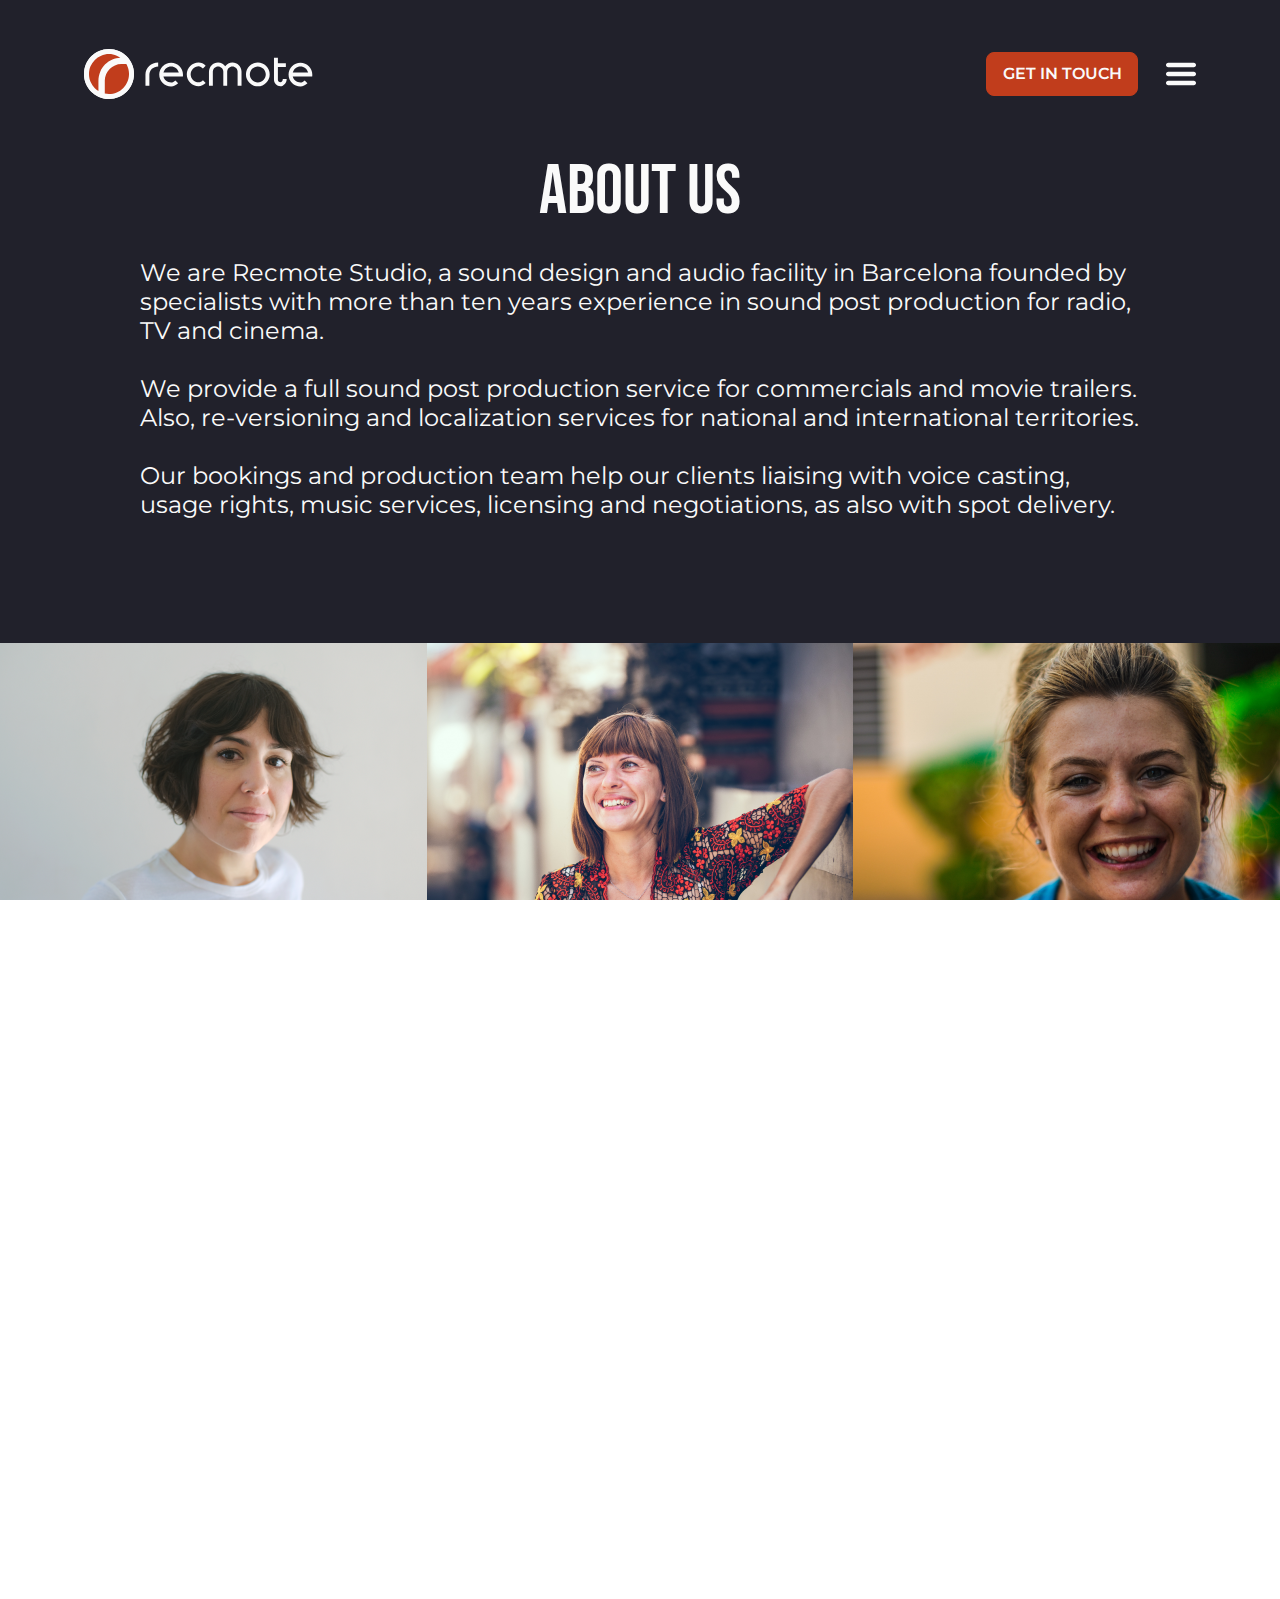
==== pages/about-us.html @ 97cc15ac "thank you page done" ====
<!DOCTYPE html>
<html lang="en">

<head>
    <meta charset="UTF-8">
    <meta name="viewport" content="width=device-width, initial-scale=1.0">
    <meta property="og:site_name" content="Recmote" />
    <meta property="og:title" content="Recmote - Audio Post Production" />
    <meta property="og:description" content="Recmote - Audio Post Production" />
    <meta property="og:image" content="./assets/logo.svg" />
    <meta property="og:type" content="website" />
    <meta property="og:url" content="https://recmote.vercel.app/">
    <title>Recmote - Audio Post Production</title>
    <link rel="icon" type="image/png" href="../assets/favicon.ico" />

    <!-- CSS -->
    <link rel="stylesheet" href="../css/style.css">
</head>

<body>

    <!-- sidedrawer menu -->
    <section class="sidedrawer">
        <div class="sidedrawer-backdrop" onclick="toggleSidedrawer()"></div>
        <div class="sidedrawer-menu">
            <div class="sidedrawer-menu-top">
                <img src="../assets/close.svg" alt="close" onclick="toggleSidedrawer()">
            </div>
            <div class="sidedrawer-menu-body">
                <ul class="sidedrawer-menu-body-items">
                    <li class="sidedrawer-menu-body-item">
                        <a class="sidedrawer-menu-body-item-text sidedrawer-menu-body-item-active" href="../index.html"
                            id="sidedrawer-home" onclick="setActiveSidedrawerItem(this)">Home</a>
                    </li>
                    <li class="sidedrawer-menu-body-item">
                        <a class="sidedrawer-menu-body-item-text" href="../pages/about-us.html" id="sidedrawer-about-us"
                            onclick="setActiveSidedrawerItem(this)">About
                            us</a>
                    </li>
                    <li class="sidedrawer-menu-body-item">
                        <a class="sidedrawer-menu-body-item-text" href="../pages/services.html" id="sidedrawer-services"
                            onclick="setActiveSidedrawerItem(this)">Services</a>
                    </li>
                    <li class="sidedrawer-menu-body-item">
                        <a class="sidedrawer-menu-body-item-text" href="../pages/our-work.html" id="sidedrawer-our-work"
                            onclick="setActiveSidedrawerItem(this)">Our
                            work</a>
                    </li>
                    <li class="sidedrawer-menu-body-item">
                        <a class="sidedrawer-menu-body-item-text" href="../pages/get-in-touch.html"
                            id="sidedrawer-get-in-touch" onclick="setActiveSidedrawerItem(this)">Get
                            in touch</a>
                    </li>
                </ul>
                <div class="sidedrawer-menu-body-language">
                    <a class="sidedrawer-menu-body-language-item" href="#">Español</a>
                    <a class="sidedrawer-menu-body-language-item" href="#">Català</a>
                </div>
            </div>
        </div>
    </section>

    <!-- about us section-->
    <section class="about-us" id="top-of-page">
        <header class="header">
            <div class="header-left">
                <div class="header-left-logo-shape">
                    <a href="../index.html">
                        <img src="../assets/logo.svg" alt="recmote logo">
                    </a>
                </div>
                <div class="header-left-logo-text">
                    <a href="../index.html">
                        <img src="../assets/recmote.svg" alt="recmote text">
                    </a>
                </div>
            </div>
            <div class="header-right">
                <div class="header-right-button">
                    <a class="get-in-touch" href="../pages/get-in-touch.html"> Get in touch </a>
                </div>
                <img src="../assets/hamburger.svg" alt="hamburger menu" onclick="toggleSidedrawer()">
            </div>
        </header>
        <div class="about-us-title">
            <h1 class="about-us-title-text"> About us </h1>
            <p class="about-us-title-description">We are Recmote Studio, a sound design and audio facility in Barcelona
                founded by specialists with more than ten years experience in sound post production for radio, TV and
                cinema.<br><br>

                We provide a full sound post production service for commercials and movie trailers. Also,
                re-versioning and localization services for national and international territories.<br><br>

                Our bookings and
                production team help our clients liaising with voice casting, usage rights, music services, licensing
                and negotiations, as also with spot delivery.
            </p>
        </div>
        <div class="about-us-team">
            <div class="about-us-team-row">
                <div class="about-us-team-row-item" data-item-type='hover'>
                    <img src="../assets/carolina.png" alt="carolina">
                </div>
                <div class="about-us-team-row-item" data-item-type='hover'>
                    <img src="../assets/smiling-woman.png" alt="smiling-woman">
                </div>
                <div class="about-us-team-row-item" data-item-type='hover'>
                    <img src="../assets/smiling-woman2.png" alt="smiling-woman">
                </div>
            </div>
            <div class="about-us-team-row">
                <div class="about-us-team-row-item" data-item-type='static'>
                    <a href="https://www.imdb.com/" target="_blank">
                        <div class="about-us-team-row-item-static about-us-team-row-item-static-variant0">
                            <span class="about-us-team-row-item-static-web">IMDb</span>
                            <span class="about-us-team-row-item-static-title">Jordi Jodan</span>
                            <span class="about-us-team-row-item-static-description">Sound engineer</span>
                        </div>
                    </a>
                </div>
                <div class="about-us-team-row-item" data-item-type='static'>
                    <a href="https://www.imdb.com/" target="_blank">
                        <div class="about-us-team-row-item-static about-us-team-row-item-static-variant1">
                            <span class="about-us-team-row-item-static-web">IMDb</span>
                            <span class="about-us-team-row-item-static-title">toni barraseta</span>
                            <span class="about-us-team-row-item-static-description">Sound engineer</span>
                        </div>
                    </a>
                </div>
                <div class="about-us-team-row-item" data-item-type='static'>
                    <a href="https://www.imdb.com/" target="_blank">
                        <div class="about-us-team-row-item-static about-us-team-row-item-static-variant2">
                            <span class="about-us-team-row-item-static-web">IMDb</span>
                            <span class="about-us-team-row-item-static-title">cesar timón</span>
                            <span class="about-us-team-row-item-static-description">Sound engineer</span>
                        </div>
                    </a>
                </div>
            </div>
        </div>
        <div class="about-us-cta">
            <a class="get-in-touch" href="../pages/get-in-touch.html"> Get in touch </a>
        </div>
    </section>


    <!-- footer -->
    <footer class="footer">
        <div class="footer-head">
            <div class="footer-head-left">
                <img src="../assets/recmote-studio.svg" alt="recmote studio logo text">
            </div>
            <div class="footer-head-right">
                <div class="footer-head-right-text">
                    <a href="#top-of-page">
                        Back to top
                    </a>
                </div>
                <div class="footer-head-right-arrow">
                    <a href="#top-of-page">
                        <img src="../assets/arrow-up.svg" alt="arrow up text">
                    </a>
                </div>
            </div>
        </div>
        <div class="footer-divider"></div>
        <div class="footer-body">
            <div class="footer-body-left">
                <div class="footer-body-left-row">
                    <div class="footer-body-left-row-title">Explore</div>
                    <ul class="footer-body-left-row-items">
                        <li class="footer-body-left-row-item">
                            <a href="../index.html">Home</a>
                        </li>
                        <li class="footer-body-left-row-item">
                            <a href="../pages/about-us.html">About us</a>
                        </li>
                        <li class="footer-body-left-row-item">
                            <a href="../pages/services.html">Services</a>
                        </li>
                        <li class="footer-body-left-row-item">
                            <a href="../pages/our-work.html">Out work</a>
                        </li>
                        <li class="footer-body-left-row-item">
                            <a href="../pages/get-in-touch.html">Get in touch</a>
                        </li>
                    </ul>
                </div>
                <div class="footer-body-left-row">
                    <div class="footer-body-left-row-title">Legal</div>
                    <ul class="footer-body-left-row-items">
                        <li class="footer-body-left-row-item">
                            <a href="../pages/privacy.html">Privacy</a>
                        </li>
                        <li class="footer-body-left-row-item">
                            <a href="../pages/legal.html">Legal</a>
                        </li>
                        <li class="footer-body-left-row-item">
                            <a href="../pages/cookies.html">Cookies</a>
                        </li>
                    </ul>
                </div>
                <div class="footer-body-left-row">
                    <div class="footer-body-left-row-title">Language</div>
                    <ul class="footer-body-left-row-items">
                        <li class="footer-body-left-row-item">
                            <a href="#">Español</a>
                        </li>
                        <li class="footer-body-left-row-item">
                            <a href="#">Català</a>
                        </li>
                    </ul>
                </div>
            </div>
            <div class="footer-body-right">
                <a href="mailto:hola@recmotestudio.com" class="underlined-hover">hola@recmotestudio.com</a>
                <a href="tel:+34 (0) 696 003 156">+34 (0) 696 003 156</a>
                <a href="tel:+34 (0) 615 841 032">+34 (0) 615 841 032</a>
                <a href="https://maps.google.com/?q=41.383512, 2.141424" class="underlined-hover" target="_blank">C/
                    Nicaragua 48, 1º 1ª,
                    08024 Barcelona,
                    Spain</a>

            </div>
        </div>
        <div class="footer-media">
            <a href="https://www.linkedin.com/feed/" target="_blank">
                <img src="../assets/linkedin.svg" alt="linkedin logo">
            </a>
            <a href="https://vimeo.com/" target="_blank">
                <img src="../assets/vimeo.svg" alt="vimeo logo">
            </a>

        </div>
        <div class="footer-footer">
            <div class="footer-footer-row">
                <span>Made with</span>
                <img src="../assets/heart.svg" alt="heart">
                <span>in BCN</span>
            </div>
            <div class="footer-footer-row">
                <span>© Copyright Recmote Studio S.L. 2020</span>
            </div>
        </div>
    </footer>


    <!-- Javascript -->
    <!-- jQuery first, then Popper.js, then Bootstrap JS -->
    <script src="https://code.jquery.com/jquery-3.2.1.slim.min.js"
        integrity="sha384-KJ3o2DKtIkvYIK3UENzmM7KCkRr/rE9/Qpg6aAZGJwFDMVNA/GpGFF93hXpG5KkN"
        crossorigin="anonymous"></script>

    <script src="../js/about-us.js"></script>
</body>

</html>
---- css/style.css ----
@import url("https://fonts.googleapis.com/css2?family=Bebas+Neue&family=Montserrat:wght@200;300;400;500;700;900&display=swap");
/*
--- RESETS START ---
*/
body,
html {
  margin: 0;
  padding: 0;
  height: 100%;
  width: 100%;
  color: #8083a3;
  font-family: "Montserrat", sans-serif;
  font-style: normal;
  font-weight: normal;
  color: #fafafa;
  overflow-x: hidden;
  scroll-behavior: smooth;
}

h1,
h2,
h3,
h4,
h5,
h6 {
  font-family: "Montserrat", sans-serif;
  margin: 0;
}

button,
a {
  font-family: "Montserrat", sans-serif;
  text-decoration: none;
}

.underlined-hover:hover {
  text-decoration: underline;
}

.unselectable {
  -webkit-user-select: none;
  /* Safari */
  -moz-user-select: none;
  /* Firefox */
  -ms-user-select: none;
  /* IE10+/Edge */
  user-select: none;
  /* Standard */
}

@-webkit-keyframes slide-right {
  100% {
    left: 0;
  }
}

@keyframes slide-right {
  100% {
    left: 0;
  }
}

@-webkit-keyframes slide-left {
  0% {
    left: 0;
  }
  100% {
    left: -100vw;
  }
}

@keyframes slide-left {
  0% {
    left: 0;
  }
  100% {
    left: -100vw;
  }
}

/*
--- RESETS END ---
*/
/*
--- MAIN PAGE START ---
*/
.video-background {
  /* class name used in javascript too */
  width: 100vw;
  /* width needs to be set to 100% */
  height: 100vh;
  /* height needs to be set to 100% */
  position: absolute;
  left: 0;
  top: 0;
  z-index: -1;
}

.video-modal {
  color: #21212b;
}

.main-video-wrapper {
  width: 100%;
  height: 80%;
  overflow: hidden;
  position: relative;
  display: -webkit-box;
  display: -ms-flexbox;
  display: flex;
  -webkit-box-orient: vertical;
  -webkit-box-direction: normal;
      -ms-flex-direction: column;
          flex-direction: column;
}

@media (min-width: 768px) {
  .main-video-wrapper {
    width: 100%;
    height: 100%;
  }
}

.header {
  display: -webkit-box;
  display: -ms-flexbox;
  display: flex;
  height: 72px;
  -webkit-box-sizing: border-box;
          box-sizing: border-box;
  width: 100%;
  background-color: #21212b;
  display: flex;
  -webkit-box-align: center;
      -ms-flex-align: center;
          align-items: center;
  -webkit-box-pack: justify;
      -ms-flex-pack: justify;
          justify-content: space-between;
  padding: 20px 25px;
  -webkit-transition: 0.2s;
  transition: 0.2s;
}

@media (min-width: 768px) {
  .header {
    height: 96px;
    background-color: transparent;
    padding: 52px 84px 0 84px;
  }
}

.header-left {
  display: -webkit-box;
  display: -ms-flexbox;
  display: flex;
  -webkit-box-align: center;
      -ms-flex-align: center;
          align-items: center;
}

.header-left-logo-shape {
  margin-right: 5px;
}

@media (min-width: 768px) {
  .header-left-logo-shape {
    margin-right: 10px;
    width: 50px;
    min-width: 50px;
    max-width: 50px;
    height: 50px;
    min-height: 50px;
    max-height: 50px;
    border-radius: 50px;
  }
}

.header-left-logo-shape img {
  width: 26px;
  min-width: 26px;
  max-width: 26px;
  height: 26px;
  min-height: 26px;
  max-height: 26px;
}

@media (min-width: 768px) {
  .header-left-logo-shape img {
    width: 50px;
    min-width: 50px;
    max-width: 50px;
    height: 50px;
    min-height: 50px;
    max-height: 50px;
  }
}

.header-left-logo-text img {
  width: 90px;
  min-width: 90px;
  max-width: 90px;
  height: 16px;
  min-height: 16px;
  max-height: 16px;
}

@media (min-width: 768px) {
  .header-left-logo-text img {
    width: 170px;
    min-width: 170px;
    max-width: 170px;
    height: 30px;
    min-height: 30px;
    max-height: 30px;
  }
}

.header-right {
  display: -webkit-box;
  display: -ms-flexbox;
  display: flex;
  -webkit-box-align: center;
      -ms-flex-align: center;
          align-items: center;
}

.header-right-button {
  display: none;
}

@media (min-width: 768px) {
  .header-right-button {
    display: block;
  }
}

.header-right img {
  height: 40px;
  min-height: 40px;
  max-height: 40px;
  width: 30px;
  min-width: 30px;
  max-width: 30px;
  margin-left: 28px;
  cursor: pointer;
}

.get-in-touch {
  border-radius: 8px;
  height: 44px;
  min-height: 44px;
  max-height: 44px;
  min-width: 152px;
  -webkit-box-sizing: border-box;
          box-sizing: border-box;
  font-size: 16px;
  line-height: 20px;
  display: -webkit-box;
  display: -ms-flexbox;
  display: flex;
  -webkit-box-align: center;
      -ms-flex-align: center;
          align-items: center;
  -webkit-box-pack: center;
      -ms-flex-pack: center;
          justify-content: center;
  font-weight: 600;
  text-transform: uppercase;
  padding: 16px 12px;
  color: #fafafa;
  background-color: #c13d1c;
  border: 1px solid #c13d1c;
  cursor: pointer;
  -webkit-transition: 0.2s;
  transition: 0.2s;
  /* visited link */
}

.get-in-touch a:link {
  color: #fafafa;
  border: 1px solid #c13d1c;
  background-color: #c13d1c;
}

.get-in-touch a:visited {
  color: #fafafa;
  border: 1px solid #c13d1c;
  background-color: #c13d1c;
}

.get-in-touch:hover {
  background-color: #fafafa;
  color: #c13d1c;
  border: 1px solid #c13d1c;
}

.get-in-touch:active {
  background-color: #f4e7e4;
  color: #c13d1c;
  border: 1px solid #c13d1c;
}

.get-in-touch-mobile-wrapper {
  display: -webkit-box;
  display: -ms-flexbox;
  display: flex;
  -webkit-box-align: center;
      -ms-flex-align: center;
          align-items: center;
  -webkit-box-pack: center;
      -ms-flex-pack: center;
          justify-content: center;
  width: 100%;
  margin-top: 24px;
}

@media (min-width: 768px) {
  .get-in-touch-mobile-wrapper {
    display: none;
  }
}

.main-title {
  height: calc( 100vh - 72px - 118px);
  width: 100%;
  display: -webkit-box;
  display: -ms-flexbox;
  display: flex;
  -webkit-box-orient: vertical;
  -webkit-box-direction: normal;
      -ms-flex-direction: column;
          flex-direction: column;
  -webkit-box-align: start;
      -ms-flex-align: start;
          align-items: flex-start;
  -webkit-box-pack: center;
      -ms-flex-pack: center;
          justify-content: center;
  padding: 24px;
  -webkit-box-sizing: border-box;
          box-sizing: border-box;
  -webkit-transition: 0.2s;
  transition: 0.2s;
}

@media (min-width: 768px) {
  .main-title {
    padding: 0;
    -webkit-box-align: center;
        -ms-flex-align: center;
            align-items: center;
  }
}

.main-title-text {
  font-family: "Bebas Neue", cursive;
  font-style: normal;
  font-size: 130px;
  line-height: 156px;
  text-align: left;
  display: none;
}

@media (min-width: 768px) {
  .main-title-text {
    display: block;
  }
}

.main-title-text-mobile {
  font-family: "Bebas Neue", cursive;
  font-style: normal;
  font-size: 54px;
  line-height: 54px;
  text-align: left;
  display: block;
}

@media (min-width: 768px) {
  .main-title-text-mobile {
    display: none;
  }
}

.main-title-description {
  font-size: 16px;
  line-height: 20px;
  font-weight: 400;
  font-style: normal;
  text-align: left;
}

@media (min-width: 768px) {
  .main-title-description {
    font-size: 42px;
    line-height: 51px;
    max-width: 964px;
  }
}

.main-chevron-wrapper {
  height: 118px;
  margin-bottom: 65px;
  -webkit-box-sizing: border-box;
          box-sizing: border-box;
  width: 100%;
  -webkit-box-align: center;
      -ms-flex-align: center;
          align-items: center;
  -webkit-box-pack: center;
      -ms-flex-pack: center;
          justify-content: center;
  display: none;
}

@media (min-width: 768px) {
  .main-chevron-wrapper {
    display: -webkit-box;
    display: -ms-flexbox;
    display: flex;
  }
}

.main-chevron-wrapper img {
  height: 53px;
  min-height: 53px;
  max-height: 53px;
  width: 53px;
  min-width: 53px;
  max-width: 53px;
  cursor: pointer;
}

/*
--- MAIN PAGE END ---
*/
/*
--- SIDEDRAWER START ---
*/
.sidedrawer {
  width: 100%;
  height: 100%;
  position: absolute;
  top: 0;
  display: none;
  -webkit-box-align: end;
      -ms-flex-align: end;
          align-items: flex-end;
  -webkit-box-pack: center;
      -ms-flex-pack: center;
          justify-content: center;
  z-index: 1;
  -webkit-box-sizing: border-box;
          box-sizing: border-box;
}

.sidedrawer-active {
  display: -webkit-box;
  display: -ms-flexbox;
  display: flex;
}

.sidedrawer-backdrop {
  display: none;
  -webkit-box-sizing: border-box;
          box-sizing: border-box;
}

@media (min-width: 768px) {
  .sidedrawer-backdrop {
    width: 100%;
    height: 100%;
    display: block;
    background: #21212b;
    opacity: 0.6;
  }
}

.sidedrawer-menu {
  -webkit-box-sizing: border-box;
          box-sizing: border-box;
  width: 100%;
  height: 100%;
  background-color: #fafafa;
  display: -webkit-box;
  display: -ms-flexbox;
  display: flex;
  -webkit-box-orient: vertical;
  -webkit-box-direction: normal;
      -ms-flex-direction: column;
          flex-direction: column;
  -webkit-box-align: center;
      -ms-flex-align: center;
          align-items: center;
  -webkit-box-pack: center;
      -ms-flex-pack: center;
          justify-content: center;
  -webkit-transition: 0.2s;
  transition: 0.2s;
  padding: 70px;
}

@media (min-width: 768px) {
  .sidedrawer-menu {
    width: 480px;
    min-width: 480px;
    display: block;
    padding: 62px 90px;
  }
}

.sidedrawer-menu-top {
  width: 100%;
  display: none;
  -webkit-box-align: center;
      -ms-flex-align: center;
          align-items: center;
  -webkit-box-pack: end;
      -ms-flex-pack: end;
          justify-content: flex-end;
}

@media (min-width: 768px) {
  .sidedrawer-menu-top {
    display: -webkit-box;
    display: -ms-flexbox;
    display: flex;
  }
}

.sidedrawer-menu-top img {
  height: 32px;
  min-height: 32px;
  max-height: 32px;
  width: 32px;
  min-width: 32px;
  max-width: 32px;
  cursor: pointer;
}

.sidedrawer-menu-body {
  width: 100%;
  height: 100%;
  display: -webkit-box;
  display: -ms-flexbox;
  display: flex;
  -webkit-box-orient: vertical;
  -webkit-box-direction: normal;
      -ms-flex-direction: column;
          flex-direction: column;
  -webkit-box-align: center;
      -ms-flex-align: center;
          align-items: center;
  -webkit-box-pack: center;
      -ms-flex-pack: center;
          justify-content: center;
}

.sidedrawer-menu-body-items {
  list-style: none;
  display: -webkit-box;
  display: -ms-flexbox;
  display: flex;
  -webkit-box-orient: vertical;
  -webkit-box-direction: normal;
      -ms-flex-direction: column;
          flex-direction: column;
  -webkit-box-align: center;
      -ms-flex-align: center;
          align-items: center;
  -webkit-box-pack: center;
      -ms-flex-pack: center;
          justify-content: center;
  margin: 0;
  padding: 0;
  margin-bottom: 5px;
}

@media (min-width: 768px) {
  .sidedrawer-menu-body-items {
    margin-bottom: 0;
  }
}

.sidedrawer-menu-body-item-text {
  font-family: "Bebas Neue", cursive;
  font-style: normal;
  font-weight: normal;
  color: #21212b;
  text-transform: uppercase;
  text-decoration: none;
  font-size: 54px;
  line-height: 65px;
  cursor: pointer;
}

@media (min-width: 768px) {
  .sidedrawer-menu-body-item-text {
    font-size: 70px;
    line-height: 90px;
  }
}

.sidedrawer-menu-body-item-text:hover {
  color: #c13d1c;
}

.sidedrawer-menu-body-item-active {
  color: #c13d1c !important;
}

.sidedrawer-menu-body-language {
  display: -webkit-box;
  display: -ms-flexbox;
  display: flex;
  -webkit-box-align: center;
      -ms-flex-align: center;
          align-items: center;
  -webkit-box-pack: justify;
      -ms-flex-pack: justify;
          justify-content: space-between;
  width: 100%;
}

.sidedrawer-menu-body-language-item {
  font-weight: 500;
  color: #21212b;
  font-size: 24px;
  line-height: 29px;
  cursor: pointer;
}

.sidedrawer-menu-body-language-item:hover {
  color: #c13d1c;
}

@media (min-width: 768px) {
  .sidedrawer-menu-body-language-item {
    font-size: 32px;
    line-height: 39px;
  }
}

.sidedrawer-menu-body-language-item-active {
  color: #c13d1c !important;
}

/*
--- SIDEDRAWER END ---
*/
/*
--- FEATURED WORK START ---
*/
.featured-work {
  background-color: #21212b;
}

.featured-work-title {
  font-family: "Bebas Neue", cursive;
  font-style: normal;
  font-weight: normal;
  text-transform: uppercase;
  width: 100%;
  font-size: 30px;
  line-height: 36px;
  text-align: center;
  color: #fafafa;
  padding: 20px 24px;
  -webkit-box-sizing: border-box;
          box-sizing: border-box;
  display: -webkit-box;
  display: -ms-flexbox;
  display: flex;
  -webkit-box-align: center;
      -ms-flex-align: center;
          align-items: center;
  -webkit-box-pack: center;
      -ms-flex-pack: center;
          justify-content: center;
}

@media (min-width: 768px) {
  .featured-work-title {
    padding: 32px 140px;
    font-size: 70px;
    line-height: 84px;
  }
}

.featured-work-commercials {
  display: -webkit-box;
  display: -ms-flexbox;
  display: flex;
  -webkit-box-orient: vertical;
  -webkit-box-direction: normal;
      -ms-flex-direction: column;
          flex-direction: column;
  -webkit-box-align: center;
      -ms-flex-align: center;
          align-items: center;
  -webkit-box-pack: start;
      -ms-flex-pack: start;
          justify-content: flex-start;
}

.featured-work-commercials-row {
  width: 100%;
  display: -webkit-box;
  display: -ms-flexbox;
  display: flex;
  -webkit-box-orient: vertical;
  -webkit-box-direction: normal;
      -ms-flex-direction: column;
          flex-direction: column;
  -webkit-box-align: center;
      -ms-flex-align: center;
          align-items: center;
}

@media (min-width: 768px) {
  .featured-work-commercials-row {
    -webkit-box-orient: horizontal;
    -webkit-box-direction: normal;
        -ms-flex-direction: row;
            flex-direction: row;
  }
}

.featured-work-commercials-row-item {
  position: relative;
  height: 300px;
  cursor: pointer;
  -webkit-box-flex: 1;
      -ms-flex: 1;
          flex: 1;
}

.featured-work-commercials-row-item img {
  width: 100%;
  height: 100%;
  -o-object-fit: cover;
     object-fit: cover;
}

.featured-work-commercials-row-item-hover {
  position: absolute;
  top: 0;
  left: -100vw;
  z-index: 1;
  width: 100%;
  height: 100%;
  padding: 25px;
  -webkit-box-sizing: border-box;
          box-sizing: border-box;
  -webkit-box-orient: vertical;
  -webkit-box-direction: normal;
      -ms-flex-direction: column;
          flex-direction: column;
  -webkit-box-align: start;
      -ms-flex-align: start;
          align-items: flex-start;
  -webkit-box-pack: end;
      -ms-flex-pack: end;
          justify-content: flex-end;
  display: -webkit-box;
  display: -ms-flexbox;
  display: flex;
  -webkit-transition: 0.2s;
  transition: 0.2s;
}

.featured-work-commercials-row-item-hover-visible {
  -webkit-animation: slide-right 0.7s forwards 0.3s;
  animation: slide-right 0.7s forwards 0.3s;
}

.featured-work-commercials-row-item-hover-not-visible {
  -webkit-animation: slide-left 0.7s forwards 0.3s;
  animation: slide-left 0.7s forwards 0.3s;
}

.featured-work-commercials-row-item-hover img {
  width: 20px;
  min-width: 20px;
  max-width: 20px;
  height: 23px;
  min-height: 23px;
  max-height: 23px;
  margin-bottom: 10px;
}

@media (min-width: 768px) {
  .featured-work-commercials-row-item-hover img {
    width: 25px;
    min-width: 25px;
    max-width: 25px;
    height: 30px;
    min-height: 30px;
    max-height: 30px;
    margin-bottom: 15px;
  }
}

@media (min-width: 768px) {
  .featured-work-commercials-row-item-hover {
    padding: 40px;
  }
}

.featured-work-commercials-row-item-hover-title {
  font-family: "Bebas Neue", cursive;
  font-style: normal;
  font-weight: normal;
  font-size: 30px;
  line-height: 36px;
  text-transform: uppercase;
}

@media (min-width: 768px) {
  .featured-work-commercials-row-item-hover-title {
    font-size: 50px;
    line-height: 60px;
  }
}

.featured-work-commercials-row-item-hover-description {
  font-style: normal;
  font-weight: normal;
  font-size: 16px;
  line-height: 20px;
}

@media (min-width: 768px) {
  .featured-work-commercials-row-item-hover-description {
    font-size: 24px;
    line-height: 29px;
  }
}

.featured-work-commercials-row-item-hover-variant0 {
  background-color: #fafafa;
  color: #21212b;
}

.featured-work-commercials-row-item-hover-variant1 {
  background-color: #c13d1c;
  color: #fafafa;
}

.featured-work-commercials-row-item-hover-variant2 {
  background-color: #fafafa;
  color: #c13d1c;
}

.featured-work-cta {
  padding: 40px 24px;
  display: -webkit-box;
  display: -ms-flexbox;
  display: flex;
  -webkit-box-orient: vertical;
  -webkit-box-direction: normal;
      -ms-flex-direction: column;
          flex-direction: column;
  -webkit-box-align: center;
      -ms-flex-align: center;
          align-items: center;
  -webkit-box-pack: center;
      -ms-flex-pack: center;
          justify-content: center;
}

@media (min-width: 1025px) {
  .featured-work-cta {
    padding: 60px 238px;
  }
}

.featured-work-cta-title {
  margin-bottom: 24px;
  font-style: normal;
  font-weight: normal;
  font-size: 16px;
  line-height: 20px;
  color: #fafafa;
}

@media (min-width: 768px) {
  .featured-work-cta-title {
    margin-bottom: 32px;
    font-size: 42px;
    line-height: 51px;
    max-width: 964px;
  }
}

/*
--- FEATURED WORK END ---
*/
/*
--- FOOTER START ---
*/
.footer {
  padding: 24px;
  background-color: #21212b;
  width: 100%;
  -webkit-box-sizing: border-box;
          box-sizing: border-box;
}

@media (min-width: 768px) {
  .footer {
    padding: 27px 80px;
  }
}

.footer-head {
  width: 100%;
  display: -webkit-box;
  display: -ms-flexbox;
  display: flex;
  -webkit-box-align: center;
      -ms-flex-align: center;
          align-items: center;
  -webkit-box-pack: justify;
      -ms-flex-pack: justify;
          justify-content: space-between;
}

.footer-head-left img {
  width: 110px;
  min-width: 110px;
  max-width: 110px;
  height: 13px;
  min-height: 13px;
  max-height: 13px;
}

@media (min-width: 768px) {
  .footer-head-left img {
    width: 149px;
    min-width: 149px;
    max-width: 149px;
    height: 18px;
    min-height: 18px;
    max-height: 18px;
  }
}

.footer-head-right {
  display: -webkit-box;
  display: -ms-flexbox;
  display: flex;
  -webkit-box-align: baseline;
      -ms-flex-align: baseline;
          align-items: baseline;
  -webkit-box-pack: start;
      -ms-flex-pack: start;
          justify-content: flex-start;
}

.footer-head-right-text a {
  font-style: normal;
  font-weight: normal;
  font-size: 14px;
  line-height: 17px;
  color: #fafafa;
}

.footer-head-right-arrow {
  margin-left: 10px;
}

.footer-head-right-arrow img {
  width: 14px;
  min-width: 14px;
  max-width: 14px;
  height: 24px;
  min-height: 24px;
  max-height: 24px;
}

.footer-divider {
  margin-top: 8px;
  margin-bottom: 20px;
  width: 100%;
  -webkit-box-sizing: border-box;
          box-sizing: border-box;
  height: 1px;
  min-height: 1px;
  max-height: 1px;
  background-color: #aeaeae;
  opacity: 0.5;
}

.footer-body {
  display: -webkit-box;
  display: -ms-flexbox;
  display: flex;
  -webkit-box-align: start;
      -ms-flex-align: start;
          align-items: flex-start;
  -webkit-box-pack: justify;
      -ms-flex-pack: justify;
          justify-content: space-between;
}

.footer-body-left {
  display: -webkit-box;
  display: -ms-flexbox;
  display: flex;
  -webkit-box-orient: horizontal;
  -webkit-box-direction: normal;
      -ms-flex-direction: row;
          flex-direction: row;
  -webkit-box-align: start;
      -ms-flex-align: start;
          align-items: flex-start;
  -webkit-box-pack: justify;
      -ms-flex-pack: justify;
          justify-content: space-between;
  width: 100%;
}

@media (min-width: 1025px) {
  .footer-body-left {
    -webkit-box-orient: vertical;
    -webkit-box-direction: normal;
        -ms-flex-direction: column;
            flex-direction: column;
    width: auto;
  }
}

.footer-body-left-row {
  display: -webkit-box;
  display: -ms-flexbox;
  display: flex;
  -webkit-box-align: start;
      -ms-flex-align: start;
          align-items: flex-start;
  -webkit-box-pack: start;
      -ms-flex-pack: start;
          justify-content: flex-start;
  margin-bottom: 16px;
  -webkit-box-orient: vertical;
  -webkit-box-direction: normal;
      -ms-flex-direction: column;
          flex-direction: column;
}

@media (min-width: 1025px) {
  .footer-body-left-row {
    -webkit-box-orient: horizontal;
    -webkit-box-direction: normal;
        -ms-flex-direction: row;
            flex-direction: row;
    -webkit-box-align: end;
        -ms-flex-align: end;
            align-items: flex-end;
    -webkit-box-pack: center;
        -ms-flex-pack: center;
            justify-content: center;
  }
}

.footer-body-left-row-title {
  font-style: normal;
  font-weight: 600;
  font-size: 14px;
  line-height: 17px;
  color: #fafafa;
  margin-right: 0;
  margin-bottom: 20px;
  min-width: 85px;
}

@media (min-width: 1025px) {
  .footer-body-left-row-title {
    font-size: 16px;
    line-height: 20px;
    margin-right: 32px;
    margin-bottom: 0;
  }
}

.footer-body-left-row-items {
  display: -webkit-box;
  display: -ms-flexbox;
  display: flex;
  -webkit-box-align: start;
      -ms-flex-align: start;
          align-items: flex-start;
  -webkit-box-pack: start;
      -ms-flex-pack: start;
          justify-content: flex-start;
  list-style: none;
  margin: 0;
  padding: 0;
  -webkit-box-orient: vertical;
  -webkit-box-direction: normal;
      -ms-flex-direction: column;
          flex-direction: column;
}

@media (min-width: 1025px) {
  .footer-body-left-row-items {
    -webkit-box-orient: horizontal;
    -webkit-box-direction: normal;
        -ms-flex-direction: row;
            flex-direction: row;
    -webkit-box-align: center;
        -ms-flex-align: center;
            align-items: center;
    -webkit-box-pack: center;
        -ms-flex-pack: center;
            justify-content: center;
  }
}

.footer-body-left-row-item {
  margin: 0;
  padding: 0;
  margin-left: 0;
  margin-right: 0;
  margin-bottom: 12px;
  line-height: 20px;
}

@media (min-width: 1025px) {
  .footer-body-left-row-item {
    margin-left: 12px;
    margin-right: 12px;
    margin-bottom: 0;
  }
}

.footer-body-left-row-item:first-child {
  margin-left: 0;
}

.footer-body-left-row-item:last-child {
  margin-right: 0;
}

.footer-body-left-row-item a {
  font-style: normal;
  font-weight: normal;
  font-size: 14px;
  line-height: 17px;
  color: #fafafa;
}

@media (min-width: 1025px) {
  .footer-body-left-row-item a {
    font-size: 16px;
    line-height: 20px;
  }
}

.footer-body-right {
  display: none;
  -webkit-box-orient: vertical;
  -webkit-box-direction: normal;
      -ms-flex-direction: column;
          flex-direction: column;
  -webkit-box-align: end;
      -ms-flex-align: end;
          align-items: flex-end;
}

@media (min-width: 1025px) {
  .footer-body-right {
    display: -webkit-box;
    display: -ms-flexbox;
    display: flex;
  }
}

.footer-body-right a {
  font-style: normal;
  font-weight: normal;
  font-size: 16px;
  line-height: 22px;
  text-align: right;
  color: #fafafa;
}

.footer-media {
  display: -webkit-box;
  display: -ms-flexbox;
  display: flex;
  -webkit-box-align: center;
      -ms-flex-align: center;
          align-items: center;
  -webkit-box-pack: start;
      -ms-flex-pack: start;
          justify-content: flex-start;
  height: 15px;
  margin-bottom: 30px;
}

@media (min-width: 768px) {
  .footer-media {
    -webkit-box-pack: end;
        -ms-flex-pack: end;
            justify-content: flex-end;
    margin-bottom: 20px;
  }
}

.footer-media img {
  width: 15px;
  min-width: 15px;
  max-width: 15px;
  height: 15px;
  min-height: 15px;
  max-height: 15px;
  margin: 0 12px 0 12px;
}

.footer-media img:first-child {
  margin: 0 12px 0 0;
}

.footer-media img:last-child {
  margin: 0 0 0 12px;
}

.footer-footer {
  display: -webkit-box;
  display: -ms-flexbox;
  display: flex;
  -webkit-box-orient: vertical;
  -webkit-box-direction: normal;
      -ms-flex-direction: column;
          flex-direction: column;
  -webkit-box-align: center;
      -ms-flex-align: center;
          align-items: center;
  -webkit-box-pack: center;
      -ms-flex-pack: center;
          justify-content: center;
}

.footer-footer-row {
  margin-bottom: 2px;
}

.footer-footer-row span {
  font-style: normal;
  font-weight: normal;
  font-size: 12px;
  line-height: 15px;
  color: #fafafa;
}

@media (min-width: 768px) {
  .footer-footer-row span {
    font-size: 14px;
    line-height: 17px;
  }
}

.footer-footer-row span img {
  width: 13px;
  min-width: 13px;
  max-width: 13px;
  height: 13px;
  min-height: 13px;
  max-height: 13px;
  margin: 0 5px;
}

/*
--- FOOTER END ---
*/
/*
--- ABOUT US START ---
*/
.about-us {
  width: 100%;
  background-color: #21212b;
}

.about-us-title {
  display: -webkit-box;
  display: -ms-flexbox;
  display: flex;
  -webkit-box-orient: vertical;
  -webkit-box-direction: normal;
      -ms-flex-direction: column;
          flex-direction: column;
  -webkit-box-align: center;
      -ms-flex-align: center;
          align-items: center;
  -webkit-box-pack: center;
      -ms-flex-pack: center;
          justify-content: center;
  margin-top: 8px;
  padding: 0 24px 24px 24px;
}

@media (min-width: 768px) {
  .about-us-title {
    margin-top: 54px;
    padding: 0 140px 100px 140px;
  }
}

.about-us-title-text {
  font-family: "Bebas Neue", cursive;
  font-weight: normal;
  font-size: 30px;
  line-height: 36px;
}

@media (min-width: 768px) {
  .about-us-title-text {
    font-size: 70px;
    line-height: 84px;
  }
}

.about-us-title-description {
  font-size: 16px;
  line-height: 20px;
  max-width: 1160px;
}

@media (min-width: 768px) {
  .about-us-title-description {
    font-size: 24px;
    line-height: 29px;
  }
}

.about-us-team {
  display: -webkit-box;
  display: -ms-flexbox;
  display: flex;
  -webkit-box-orient: vertical;
  -webkit-box-direction: normal;
      -ms-flex-direction: column;
          flex-direction: column;
  -webkit-box-align: center;
      -ms-flex-align: center;
          align-items: center;
  -webkit-box-pack: start;
      -ms-flex-pack: start;
          justify-content: flex-start;
  background-color: #21212b;
}

@media (min-width: 768px) {
  .about-us-team {
    padding-bottom: 60px;
  }
}

.about-us-team-row {
  width: 100%;
  display: -webkit-box;
  display: -ms-flexbox;
  display: flex;
  -webkit-box-orient: vertical;
  -webkit-box-direction: normal;
      -ms-flex-direction: column;
          flex-direction: column;
  -webkit-box-align: center;
      -ms-flex-align: center;
          align-items: center;
}

@media (min-width: 768px) {
  .about-us-team-row {
    -webkit-box-orient: horizontal;
    -webkit-box-direction: normal;
        -ms-flex-direction: row;
            flex-direction: row;
  }
}

.about-us-team-row-item {
  position: relative;
  height: 300px;
  cursor: pointer;
  min-width: 100%;
  -webkit-box-flex: 1;
      -ms-flex: 1;
          flex: 1;
}

@media (min-width: 768px) {
  .about-us-team-row-item {
    min-width: auto;
  }
}

.about-us-team-row-item a {
  width: 100%;
  height: 100%;
}

.about-us-team-row-item img {
  width: 100%;
  height: 100%;
  -o-object-fit: cover;
     object-fit: cover;
}

.about-us-team-row-item-static {
  min-width: 100%;
  width: 100%;
  height: 100%;
  padding: 25px;
  -webkit-box-sizing: border-box;
          box-sizing: border-box;
  display: -webkit-box;
  display: -ms-flexbox;
  display: flex;
  -webkit-box-orient: vertical;
  -webkit-box-direction: normal;
      -ms-flex-direction: column;
          flex-direction: column;
  -webkit-box-align: start;
      -ms-flex-align: start;
          align-items: flex-start;
  -webkit-box-pack: end;
      -ms-flex-pack: end;
          justify-content: flex-end;
  display: flex;
}

@media (min-width: 768px) {
  .about-us-team-row-item-static {
    padding: 40px;
  }
}

.about-us-team-row-item-static-web {
  font-family: "Bebas Neue", cursive;
  font-style: normal;
  font-weight: normal;
  font-size: 20px;
  line-height: 23px;
}

@media (min-width: 768px) {
  .about-us-team-row-item-static-web {
    font-size: 25px;
    line-height: 30px;
  }
}

.about-us-team-row-item-static-title {
  font-family: "Bebas Neue", cursive;
  font-style: normal;
  font-weight: normal;
  font-size: 30px;
  line-height: 36px;
  text-transform: uppercase;
}

@media (min-width: 768px) {
  .about-us-team-row-item-static-title {
    font-size: 50px;
    line-height: 60px;
  }
}

.about-us-team-row-item-static-description {
  font-style: normal;
  font-weight: normal;
  font-size: 16px;
  line-height: 20px;
}

@media (min-width: 768px) {
  .about-us-team-row-item-static-description {
    font-size: 24px;
    line-height: 29px;
  }
}

.about-us-team-row-item-static-variant0 {
  background-color: #fafafa;
  color: #21212b;
}

.about-us-team-row-item-static-variant1 {
  background-color: #c13d1c;
  color: #fafafa;
}

.about-us-team-row-item-static-variant2 {
  background-color: #fafafa;
  color: #c13d1c;
}

.about-us-team-row-item-hover {
  position: absolute;
  top: 0;
  left: -100vw;
  z-index: 1;
  width: 100%;
  height: 100%;
  padding: 25px;
  -webkit-box-sizing: border-box;
          box-sizing: border-box;
  display: -webkit-box;
  display: -ms-flexbox;
  display: flex;
  -webkit-box-orient: vertical;
  -webkit-box-direction: normal;
      -ms-flex-direction: column;
          flex-direction: column;
  -webkit-box-align: start;
      -ms-flex-align: start;
          align-items: flex-start;
  -webkit-box-pack: end;
      -ms-flex-pack: end;
          justify-content: flex-end;
  display: flex;
}

.about-us-team-row-item-hover-visible {
  -webkit-animation: slide-right 0.8s forwards;
  animation: slide-right 0.8s forwards;
}

.about-us-team-row-item-hover-not-visible {
  -webkit-animation: slide-left 0.8s forwards;
  animation: slide-left 0.8s forwards;
}

.about-us-team-row-item-hover img {
  width: 35px;
  min-width: 35px;
  max-width: 35px;
  height: 24px;
  min-height: 24px;
  max-height: 24px;
  margin-bottom: 10px;
}

@media (min-width: 768px) {
  .about-us-team-row-item-hover img {
    width: 35px;
    min-width: 35px;
    max-width: 35px;
    height: 24px;
    min-height: 24px;
    max-height: 24px;
    margin-bottom: 15px;
  }
}

@media (min-width: 768px) {
  .about-us-team-row-item-hover {
    padding: 40px;
  }
}

.about-us-team-row-item-hover-title {
  font-family: "Bebas Neue", cursive;
  font-style: normal;
  font-weight: normal;
  font-size: 30px;
  line-height: 36px;
  text-transform: uppercase;
}

@media (min-width: 768px) {
  .about-us-team-row-item-hover-title {
    font-size: 50px;
    line-height: 60px;
  }
}

.about-us-team-row-item-hover-description {
  font-style: normal;
  font-weight: normal;
  font-size: 16px;
  line-height: 20px;
}

@media (min-width: 768px) {
  .about-us-team-row-item-hover-description {
    font-size: 24px;
    line-height: 29px;
  }
}

.about-us-team-row-item-hover-variant0 {
  background-color: #fafafa;
  color: #21212b;
}

.about-us-team-row-item-hover-variant1 {
  background-color: #c13d1c;
  color: #fafafa;
}

.about-us-team-row-item-hover-variant2 {
  background-color: #fafafa;
  color: #c13d1c;
}

.about-us-cta {
  display: -webkit-box;
  display: -ms-flexbox;
  display: flex;
  -webkit-box-align: center;
      -ms-flex-align: center;
          align-items: center;
  -webkit-box-pack: center;
      -ms-flex-pack: center;
          justify-content: center;
  padding: 40px 0;
}

@media (min-width: 768px) {
  .about-us-cta {
    display: none;
  }
}

/*
--- ABOUT US END ---
*/
/*
--- SERVICES START ---
*/
.services {
  width: 100%;
  background-color: #21212b;
}

.services-title {
  display: -webkit-box;
  display: -ms-flexbox;
  display: flex;
  -webkit-box-orient: vertical;
  -webkit-box-direction: normal;
      -ms-flex-direction: column;
          flex-direction: column;
  -webkit-box-align: center;
      -ms-flex-align: center;
          align-items: center;
  -webkit-box-pack: center;
      -ms-flex-pack: center;
          justify-content: center;
  margin-top: 8px;
  padding: 0 24px 24px 24px;
}

@media (min-width: 768px) {
  .services-title {
    margin-top: 54px;
    padding: 0 140px 24px 140px;
  }
}

.services-title-text {
  font-family: "Bebas Neue", cursive;
  font-weight: normal;
  font-size: 30px;
  line-height: 36px;
}

@media (min-width: 768px) {
  .services-title-text {
    font-size: 70px;
    line-height: 84px;
  }
}

.services-title-description {
  font-size: 16px;
  line-height: 20px;
  max-width: 1160px;
}

@media (min-width: 768px) {
  .services-title-description {
    font-size: 24px;
    line-height: 29px;
  }
}

.services-grid {
  width: 100%;
  -webkit-box-sizing: border-box;
          box-sizing: border-box;
}

@media (min-width: 1025px) {
  .services-grid {
    padding: 0 78px 80px 78px;
    padding-bottom: 80px;
  }
}

.services-grid-row {
  display: -webkit-box;
  display: -ms-flexbox;
  display: flex;
  -webkit-box-align: center;
      -ms-flex-align: center;
          align-items: center;
  -ms-flex-wrap: wrap;
      flex-wrap: wrap;
}

@media (min-width: 1025px) {
  .services-grid-row {
    -ms-flex-wrap: nowrap;
        flex-wrap: nowrap;
    margin-bottom: 32px;
  }
}

.services-grid-row-item {
  -webkit-box-sizing: border-box;
          box-sizing: border-box;
  min-height: 148px;
  min-width: 180px;
  -webkit-box-flex: 1;
      -ms-flex: 1;
          flex: 1;
  display: -webkit-box;
  display: -ms-flexbox;
  display: flex;
  -webkit-box-orient: vertical;
  -webkit-box-direction: normal;
      -ms-flex-direction: column;
          flex-direction: column;
  -webkit-box-align: center;
      -ms-flex-align: center;
          align-items: center;
  -webkit-box-pack: center;
      -ms-flex-pack: center;
          justify-content: center;
  padding: 25px 16px 28px 16px;
}

@media (min-width: 1025px) {
  .services-grid-row-item {
    min-height: 235px;
    min-width: 312px;
    padding: 40px 8px 8px 8px;
    margin: 0 8px;
  }
  .services-grid-row-item:first-child {
    margin: 0 8px 0 0;
  }
  .services-grid-row-item:last-child {
    margin: 0 0 0 8px;
  }
}

.services-grid-row-item img {
  width: 53px;
  min-width: 53px;
  max-width: 53px;
  height: 46px;
  min-height: 46px;
  max-height: 46px;
  margin-bottom: 29px;
}

@media (min-width: 1025px) {
  .services-grid-row-item img {
    width: 93px;
    min-width: 93px;
    max-width: 93px;
    height: 80px;
    min-height: 80px;
    max-height: 80px;
  }
}

.services-grid-row-item-title {
  font-size: 16px;
  line-height: 20px;
  display: -webkit-box;
  display: -ms-flexbox;
  display: flex;
  -webkit-box-align: center;
      -ms-flex-align: center;
          align-items: center;
  -webkit-box-pack: center;
      -ms-flex-pack: center;
          justify-content: center;
  text-align: center;
  max-width: 148px;
  min-height: 40px;
}

@media (min-width: 1025px) {
  .services-grid-row-item-title {
    font-size: 32px;
    line-height: 39px;
    min-height: 76px;
    max-width: 296px;
  }
}

.services-carousel {
  display: none;
  position: relative;
  margin-top: 60px;
  padding-bottom: 80px;
  background-color: #21212b;
}

@media (min-width: 768px) {
  .services-carousel {
    display: block;
    height: 610px;
    min-height: 610px;
    max-height: 610px;
    width: 100vw;
    min-width: 100vw;
    max-width: 100vw;
  }
}

@media (min-width: 1025px) {
  .services-carousel {
    height: 810px;
    min-height: 810px;
    max-height: 810px;
  }
}

.services-carousel-image img {
  height: 610px;
  min-height: 610px;
  max-height: 610px;
  width: 100vw;
  min-width: 100vw;
  max-width: 100vw;
}

@media (min-width: 1025px) {
  .services-carousel-image img {
    height: 810px;
    min-height: 810px;
    max-height: 810px;
    width: 100vw;
    min-width: 100vw;
    max-width: 100vw;
  }
}

.services-carousel-custom-dots {
  padding-left: 0;
}

.services-carousel-custom-dots li {
  margin: 0 0 0 0.5em;
  display: inline-block;
  list-style: none;
}

.services-carousel-custom-dots li:first-child {
  margin-left: 0;
}

.services-carousel-custom-dots button {
  font-size: 0;
  display: block;
  width: 16px;
  height: 16px;
  text-decoration: none;
  background-color: #fafafa;
  border: 0;
  border-radius: 50%;
  cursor: pointer;
  outline: none;
}

.services-carousel-custom-dots button .string {
  position: absolute;
  left: -99999px;
  line-height: 0;
  opacity: 0;
}

.services-carousel-custom-dots .slick-active button {
  background-color: #c13d1c;
}

.services-carousel-custom-dots button:hover,
.services-carousel-custom-dots .custom-dots .slick-active button:hover {
  background-color: #c13d1c;
}

.services-carousel-overlay {
  position: absolute;
  top: 0;
  width: 100vw;
  height: 610px;
  min-height: 610px;
  max-height: 610px;
  display: -webkit-box;
  display: -ms-flexbox;
  display: flex;
  -webkit-box-orient: vertical;
  -webkit-box-direction: normal;
      -ms-flex-direction: column;
          flex-direction: column;
  -webkit-box-align: end;
      -ms-flex-align: end;
          align-items: flex-end;
  -webkit-box-sizing: border-box;
          box-sizing: border-box;
  padding: 0 45px;
}

@media (min-width: 1025px) {
  .services-carousel-overlay {
    height: 810px;
    min-height: 810px;
    max-height: 810px;
  }
}

.services-carousel-overlay-arrows {
  width: 100%;
  min-height: 555px;
  max-height: 555px;
  height: 555px;
  display: -webkit-box;
  display: -ms-flexbox;
  display: flex;
  -webkit-box-align: center;
      -ms-flex-align: center;
          align-items: center;
  -webkit-box-pack: justify;
      -ms-flex-pack: justify;
          justify-content: space-between;
}

@media (min-width: 1025px) {
  .services-carousel-overlay-arrows {
    min-height: 755px;
    max-height: 755px;
    height: 755px;
  }
}

.services-carousel-overlay-arrows-prev {
  cursor: pointer;
}

.services-carousel-overlay-arrows-prev img {
  min-height: 45px;
  max-height: 45px;
  height: 45px;
}

.services-carousel-overlay-arrows-next {
  cursor: pointer;
}

.services-carousel-overlay-arrows-next img {
  min-height: 45px;
  max-height: 45px;
  height: 45px;
}

.services-carousel-overlay-dots {
  display: -webkit-box;
  display: -ms-flexbox;
  display: flex;
  -webkit-box-align: center;
      -ms-flex-align: center;
          align-items: center;
  -webkit-box-pack: center;
      -ms-flex-pack: center;
          justify-content: center;
  width: 100%;
}

.services-cta {
  display: -webkit-box;
  display: -ms-flexbox;
  display: flex;
  -webkit-box-align: center;
      -ms-flex-align: center;
          align-items: center;
  -webkit-box-pack: center;
      -ms-flex-pack: center;
          justify-content: center;
  padding: 40px 0;
}

@media (min-width: 768px) {
  .services-cta {
    display: none;
  }
}

/*
--- SERVICES END ---
*/
/*
--- OUR WORK START ---
*/
.our-work {
  width: 100%;
  background-color: #21212b;
}

@media (min-width: 768px) {
  .our-work {
    padding-bottom: 60px;
  }
}

.our-work-title {
  display: -webkit-box;
  display: -ms-flexbox;
  display: flex;
  -webkit-box-orient: vertical;
  -webkit-box-direction: normal;
      -ms-flex-direction: column;
          flex-direction: column;
  -webkit-box-align: center;
      -ms-flex-align: center;
          align-items: center;
  -webkit-box-pack: center;
      -ms-flex-pack: center;
          justify-content: center;
  margin-top: 8px;
  padding: 0 24px 24px 24px;
}

@media (min-width: 768px) {
  .our-work-title {
    margin-top: 54px;
    padding: 0 140px 24px 140px;
  }
}

.our-work-title-text {
  font-family: "Bebas Neue", cursive;
  font-weight: normal;
  font-size: 30px;
  line-height: 36px;
}

@media (min-width: 768px) {
  .our-work-title-text {
    font-size: 70px;
    line-height: 84px;
  }
}

.our-work-title-description {
  font-size: 16px;
  line-height: 20px;
  max-width: 1160px;
}

@media (min-width: 768px) {
  .our-work-title-description {
    font-size: 24px;
    line-height: 29px;
  }
}

.our-work-cta {
  display: -webkit-box;
  display: -ms-flexbox;
  display: flex;
  -webkit-box-align: center;
      -ms-flex-align: center;
          align-items: center;
  -webkit-box-pack: center;
      -ms-flex-pack: center;
          justify-content: center;
  padding: 40px 0;
}

@media (min-width: 768px) {
  .our-work-cta {
    display: none;
  }
}

/*
--- OUR WORK END ---
*/
/*
--- GET IN TOUCH START ---
*/
.contact {
  background-color: #21212b;
}

.contact-title {
  display: -webkit-box;
  display: -ms-flexbox;
  display: flex;
  -webkit-box-orient: vertical;
  -webkit-box-direction: normal;
      -ms-flex-direction: column;
          flex-direction: column;
  -webkit-box-align: center;
      -ms-flex-align: center;
          align-items: center;
  -webkit-box-pack: center;
      -ms-flex-pack: center;
          justify-content: center;
  margin-top: 8px;
  padding: 0 24px 0 24px;
}

@media (min-width: 768px) {
  .contact-title {
    margin-top: 54px;
    padding: 0 140px 0 140px;
  }
}

.contact-title-text {
  font-family: "Bebas Neue", cursive;
  font-weight: normal;
  font-size: 30px;
  line-height: 36px;
}

@media (min-width: 768px) {
  .contact-title-text {
    font-size: 70px;
    line-height: 84px;
  }
}

.contact-title-description {
  font-size: 16px;
  line-height: 20px;
  max-width: 1160px;
  margin: 16px 0 32px 0;
}

@media (min-width: 768px) {
  .contact-title-description {
    font-size: 24px;
    line-height: 29px;
    margin: 24px 0 50px 0;
  }
}

.contact-wrapper {
  width: 100%;
  min-height: 232px;
  display: -webkit-box;
  display: -ms-flexbox;
  display: flex;
  padding-bottom: 40px;
}

@media (min-width: 768px) {
  .contact-wrapper {
    min-height: 630px;
  }
}

.contact-infos {
  background-color: #c13d1c;
  width: 100%;
  min-width: 100%;
  display: -webkit-box;
  display: -ms-flexbox;
  display: flex;
  -webkit-box-orient: vertical;
  -webkit-box-direction: normal;
      -ms-flex-direction: column;
          flex-direction: column;
  padding-left: 40px;
  -webkit-box-pack: center;
      -ms-flex-pack: center;
          justify-content: center;
  -webkit-box-sizing: border-box;
          box-sizing: border-box;
}

@media (min-width: 1025px) {
  .contact-infos {
    padding-left: 110px;
    width: 50%;
    min-width: 50%;
  }
}

.contact-infos-item {
  display: -webkit-box;
  display: -ms-flexbox;
  display: flex;
  -webkit-box-align: center;
      -ms-flex-align: center;
          align-items: center;
  margin-bottom: 38px;
}

.contact-infos-item:last-child {
  margin-bottom: 0;
}

@media (min-width: 768px) {
  .contact-infos-item {
    margin-bottom: 72px;
  }
}

.contact-infos-item-icon {
  margin-right: 21px;
  min-width: 38px;
}

@media (min-width: 768px) {
  .contact-infos-item-icon {
    margin-right: 30px;
    min-width: 64px;
  }
}

.contact-infos-item-icon-mail img {
  width: 34px;
  min-width: 34px;
  max-width: 34px;
  height: 24px;
  min-height: 24px;
  max-height: 24px;
}

@media (min-width: 768px) {
  .contact-infos-item-icon-mail img {
    width: 58px;
    min-width: 58px;
    max-width: 58px;
    height: 40px;
    min-height: 40px;
    max-height: 40px;
  }
}

.contact-infos-item-icon-phone img {
  width: 38px;
  min-width: 38px;
  max-width: 38px;
  height: 38px;
  min-height: 38px;
  max-height: 38px;
}

@media (min-width: 768px) {
  .contact-infos-item-icon-phone img {
    width: 64px;
    min-width: 64px;
    max-width: 64px;
    height: 64px;
    min-height: 64px;
    max-height: 64px;
  }
}

.contact-infos-item-icon-geo img {
  width: 29px;
  min-width: 29px;
  max-width: 29px;
  height: 38px;
  min-height: 38px;
  max-height: 38px;
}

@media (min-width: 768px) {
  .contact-infos-item-icon-geo img {
    width: 48px;
    min-width: 48px;
    max-width: 48px;
    height: 64px;
    min-height: 64px;
    max-height: 64px;
  }
}

.contact-infos-item-text {
  display: -webkit-box;
  display: -ms-flexbox;
  display: flex;
  -webkit-box-orient: vertical;
  -webkit-box-direction: normal;
      -ms-flex-direction: column;
          flex-direction: column;
}

.contact-infos-item-text a {
  font-size: 16px;
  line-height: 20px;
  color: #fafafa;
  max-width: 230px;
}

@media (min-width: 768px) {
  .contact-infos-item-text a {
    font-size: 32px;
    line-height: 42px;
    max-width: 430px;
  }
}

.contact-form {
  display: none;
}

@media (min-width: 1025px) {
  .contact-form {
    width: 50%;
    min-width: 50%;
    background-color: #fafafa;
    display: -webkit-box;
    display: -ms-flexbox;
    display: flex;
    -webkit-box-orient: vertical;
    -webkit-box-direction: normal;
        -ms-flex-direction: column;
            flex-direction: column;
    -webkit-box-align: center;
        -ms-flex-align: center;
            align-items: center;
    padding: 0 80px;
    -webkit-box-sizing: border-box;
            box-sizing: border-box;
  }
}

.contact-form > form {
  width: 100%;
  height: 100%;
  display: -webkit-box;
  display: -ms-flexbox;
  display: flex;
  -webkit-box-orient: vertical;
  -webkit-box-direction: normal;
      -ms-flex-direction: column;
          flex-direction: column;
  -webkit-box-pack: center;
      -ms-flex-pack: center;
          justify-content: center;
}

.contact-form > form .input-group {
  position: relative;
  margin: 40px 0 20px;
}

.contact-form > form input {
  font-family: "Montserrat", sans-serif;
  font-style: normal;
  font-weight: normal;
  min-height: 50px;
  width: 100%;
  font-size: 24px;
  line-height: 29px;
  color: #21212b;
  padding: 10px 10px 10px 5px;
  display: block;
  border: none;
  background-color: #fafafa;
  border-bottom: 1px solid #757575;
  caret-color: #c13d1c;
}

.contact-form > form input:focus {
  outline: none;
  border-bottom: 1px solid #c13d1c;
}

.contact-form > form label {
  color: #999;
  font-size: 24px;
  line-height: 29px;
  font-weight: normal;
  position: absolute;
  pointer-events: none;
  left: 5px;
  top: 10px;
  transition: 0.2s ease all;
  -moz-transition: 0.2s ease all;
  -webkit-transition: 0.2s ease all;
}

.contact-form > form input:focus ~ label,
.contact-form > form input:valid ~ label {
  top: -20px;
  font-weight: 500;
  font-size: 18px;
  line-height: 22px;
  color: #aeaeae;
}

.contact-form > form .highlight {
  position: absolute;
  height: 60%;
  width: 100px;
  top: 25%;
  left: 0;
  pointer-events: none;
  opacity: 0.5;
}

.contact-form > form input:focus ~ .highlight {
  -webkit-animation: inputHighlighter 0.3s ease;
  animation: inputHighlighter 0.3s ease;
}

.contact-form > form textarea {
  font-family: "Montserrat", sans-serif;
  font-style: normal;
  font-weight: normal;
  min-height: 50px;
  width: 100%;
  font-size: 24px;
  line-height: 29px;
  color: #21212b;
  padding: 10px 10px 10px 5px;
  display: block;
  border: none;
  background-color: #fafafa;
  outline: none;
  border-bottom: 1px solid #757575;
  caret-color: #c13d1c;
}

.contact-form > form textarea::-webkit-scrollbar {
  width: 10px;
  background-color: #21212b;
}

.contact-form > form textarea::-webkit-scrollbar-thumb {
  width: 6px;
  margin: 0 2px;
  border-radius: 6px;
  box-shadow: inset 0 0 6px rgba(0, 0, 0, 0.1);
  -webkit-box-shadow: inset 0 0 6px rgba(0, 0, 0, 0.1);
  background-color: #fafafa;
}

.contact-form > form textarea:focus {
  outline: none;
  border-bottom: 1px solid #c13d1c;
  resize: none;
}

.contact-form > form textarea:focus ~ label,
.contact-form > form textarea:valid ~ label {
  top: -20px;
  font-weight: 500;
  font-size: 18px;
  line-height: 22px;
  font-size: 14px;
  color: #aeaeae;
}

.contact-form > form textarea:focus ~ .highlight {
  -webkit-animation: inputHighlighter 0.3s ease;
  animation: inputHighlighter 0.3s ease;
}

.contact-form-disclaimer span {
  font-weight: 600;
  font-size: 14px;
  line-height: 17px;
  color: #646464;
}

.contact-form-disclaimer span a {
  font-weight: 600;
  font-size: 14px;
  line-height: 17px;
  color: #c13d1c;
}

.contact-form-submit {
  margin-top: 40px;
  display: -webkit-box;
  display: -ms-flexbox;
  display: flex;
  -webkit-box-align: center;
      -ms-flex-align: center;
          align-items: center;
  -webkit-box-pack: center;
      -ms-flex-pack: center;
          justify-content: center;
}

.contact-form-submit button {
  outline: none;
  border-radius: 8px;
  height: 52px;
  min-height: 52px;
  max-height: 52px;
  width: -webkit-fit-content;
  width: -moz-fit-content;
  width: fit-content;
  min-width: 146px;
  -webkit-box-sizing: border-box;
          box-sizing: border-box;
  font-weight: 600;
  font-size: 20px;
  line-height: 24px;
  text-transform: uppercase;
  display: -webkit-box;
  display: -ms-flexbox;
  display: flex;
  -webkit-box-align: center;
      -ms-flex-align: center;
          align-items: center;
  -webkit-box-pack: center;
      -ms-flex-pack: center;
          justify-content: center;
  padding: 14px 32px;
  color: #fafafa;
  background-color: #c13d1c;
  border: 1px solid #c13d1c;
  cursor: pointer;
  -webkit-transition: 0.2s;
  transition: 0.2s;
  /* visited link */
}

.contact-form-submit button a:link {
  color: #fafafa;
  border: 1px solid #c13d1c;
  background-color: #c13d1c;
}

.contact-form-submit button a:visited {
  color: #fafafa;
  border: 1px solid #c13d1c;
  background-color: #c13d1c;
}

.contact-form-submit button:hover {
  background-color: #fafafa;
  color: #c13d1c;
  border: 1px solid #c13d1c;
}

.contact-form-submit button:active {
  background-color: #f4e7e4;
  color: #c13d1c;
  border: 1px solid #c13d1c;
}

.contact-form-submit button:disabled {
  background-color: #aeaeae;
  color: #fafafa;
  border: 1px solid #AEAEAE;
}

.contact-form-load {
  margin-top: 40px;
  -webkit-box-align: center;
      -ms-flex-align: center;
          align-items: center;
  -webkit-box-pack: center;
      -ms-flex-pack: center;
          justify-content: center;
  display: none;
}

.contact-form-load-visible {
  display: -webkit-box;
  display: -ms-flexbox;
  display: flex;
}

.contact-form-load button {
  outline: none;
  border-radius: 8px;
  height: 52px;
  min-height: 52px;
  max-height: 52px;
  width: -webkit-fit-content;
  width: -moz-fit-content;
  width: fit-content;
  min-width: 146px;
  -webkit-box-sizing: border-box;
          box-sizing: border-box;
  font-weight: 600;
  font-size: 20px;
  line-height: 24px;
  text-transform: uppercase;
  display: -webkit-box;
  display: -ms-flexbox;
  display: flex;
  -webkit-box-align: center;
      -ms-flex-align: center;
          align-items: center;
  -webkit-box-pack: center;
      -ms-flex-pack: center;
          justify-content: center;
  padding: 14px 32px;
  color: #fafafa;
  background-color: #fafafa;
  border: 1px solid #c13d1c;
  cursor: pointer;
  -webkit-transition: 0.2s;
  transition: 0.2s;
}

.contact-form-load button div {
  width: 24px;
  min-width: 24px;
  max-width: 24px;
  height: 24px;
  min-height: 24px;
  max-height: 24px;
  border-radius: 24px;
  border: 2px dashed #c13d1c;
}

.contact-thanks {
  display: none;
}

@media (min-width: 1025px) {
  .contact-thanks-visible {
    width: 50%;
    min-width: 50%;
    background-color: #fafafa;
    display: -webkit-box;
    display: -ms-flexbox;
    display: flex;
    -webkit-box-orient: vertical;
    -webkit-box-direction: normal;
        -ms-flex-direction: column;
            flex-direction: column;
    -webkit-box-align: center;
        -ms-flex-align: center;
            align-items: center;
    -webkit-box-pack: center;
        -ms-flex-pack: center;
            justify-content: center;
    padding: 0 110px;
    -webkit-box-sizing: border-box;
            box-sizing: border-box;
  }
}

.contact-thanks-title {
  font-weight: 600;
  font-size: 54px;
  line-height: 66px;
  color: #21212b;
  margin-bottom: 20px;
}

.contact-thanks-text {
  font-size: 32px;
  line-height: 39px;
  color: #21212b;
  max-width: 500px;
}

/* animations */
@-webkit-keyframes inputHighlighter {
  from {
    background: #aeaeae;
  }
  to {
    width: 0;
    background: transparent;
  }
}

@keyframes inputHighlighter {
  from {
    background: #aeaeae;
  }
  to {
    width: 0;
    background: transparent;
  }
}

/*
--- GET IN TOUCH END ---
*/
/*# sourceMappingURL=style.css.map */
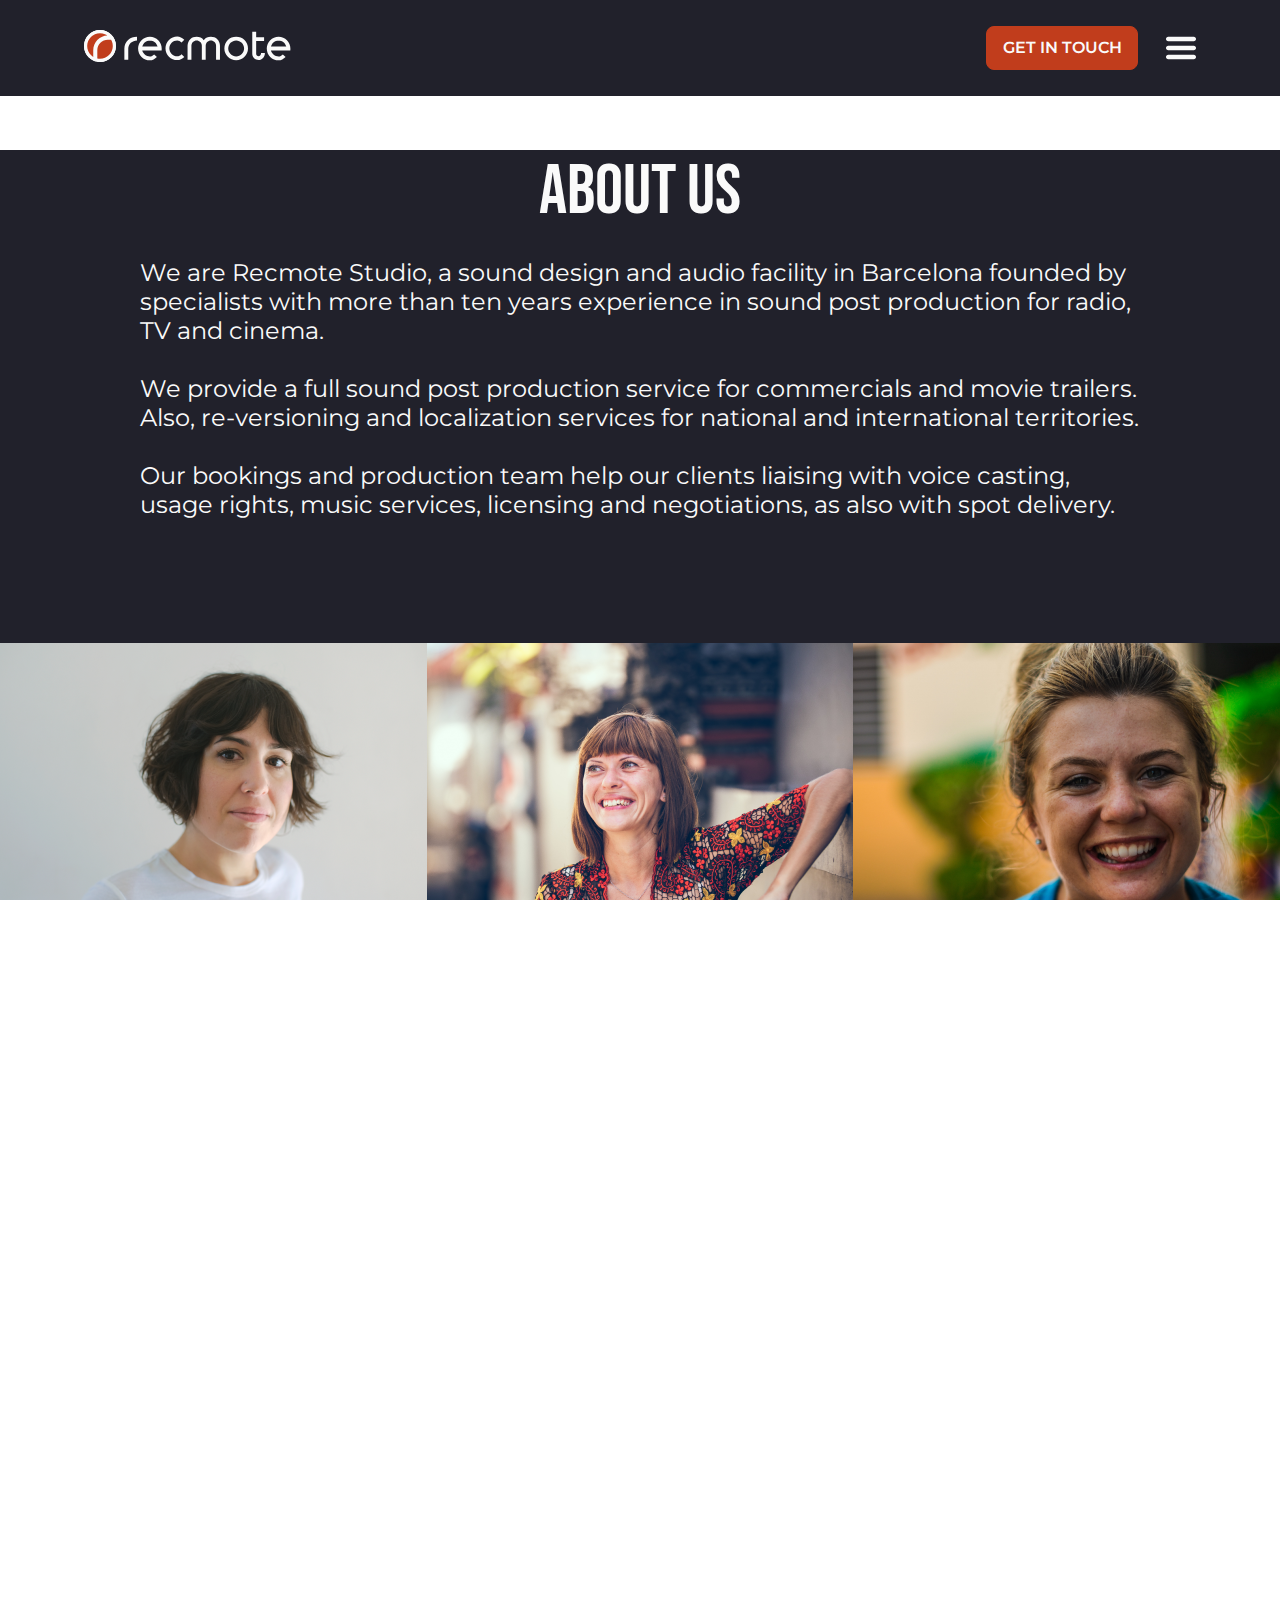
==== commit 7a7e7202: "video player done" ====
--- a/pages/about-us.html
+++ b/pages/about-us.html
@@ -14,6 +14,8 @@
     <link rel="icon" type="image/png" href="../assets/favicon.ico" />
 
     <!-- CSS -->
+
+    <link rel="stylesheet" href="https://cdnjs.cloudflare.com/ajax/libs/animate.css/4.1.1/animate.min.css" />
     <link rel="stylesheet" href="../css/style.css">
 </head>
 
@@ -60,28 +62,31 @@
         </div>
     </section>
 
+    <!-- header -->
+    <header class="header">
+        <div class="header-left">
+            <div class="header-left-logo-shape">
+                <a href="../index.html">
+                    <img src="../assets/logo.svg" alt="recmote logo">
+                </a>
+            </div>
+            <div class="header-left-logo-text">
+                <a href="../index.html">
+                    <img src="../assets/recmote.svg" alt="recmote text">
+                </a>
+            </div>
+        </div>
+        <div class="header-right">
+            <div class="header-right-button">
+                <a class="get-in-touch" href="../pages/get-in-touch.html"> Get in touch </a>
+            </div>
+            <img src="../assets/hamburger.svg" alt="hamburger menu" onclick="toggleSidedrawer()">
+        </div>
+    </header>
+
     <!-- about us section-->
     <section class="about-us" id="top-of-page">
-        <header class="header">
-            <div class="header-left">
-                <div class="header-left-logo-shape">
-                    <a href="../index.html">
-                        <img src="../assets/logo.svg" alt="recmote logo">
-                    </a>
-                </div>
-                <div class="header-left-logo-text">
-                    <a href="../index.html">
-                        <img src="../assets/recmote.svg" alt="recmote text">
-                    </a>
-                </div>
-            </div>
-            <div class="header-right">
-                <div class="header-right-button">
-                    <a class="get-in-touch" href="../pages/get-in-touch.html"> Get in touch </a>
-                </div>
-                <img src="../assets/hamburger.svg" alt="hamburger menu" onclick="toggleSidedrawer()">
-            </div>
-        </header>
+
         <div class="about-us-title">
             <h1 class="about-us-title-text"> About us </h1>
             <p class="about-us-title-description">We are Recmote Studio, a sound design and audio facility in Barcelona
@@ -100,12 +105,75 @@
             <div class="about-us-team-row">
                 <div class="about-us-team-row-item" data-item-type='hover'>
                     <img src="../assets/carolina.png" alt="carolina">
+                    <a href="mailto:hola@recmotestudio.com" class="underlined-hover">
+                        <div class="about-us-team-row-item-hover about-us-team-row-item-hover-variant0">
+                            <img src="../assets/envelope-black.svg" alt="black envelope">
+                            <span class="about-us-team-row-item-hover-title">carolina salvador</span>
+                            <span class="about-us-team-row-item-hover-description">Manager director</span>
+                        </div>
+                    </a>
+                    <a href="mailto:hola@recmotestudio.com" class="underlined-hover">
+                        <div class="about-us-team-row-item-hover about-us-team-row-item-hover-variant1">
+                            <img src="../assets/envelope-white.svg" alt="white envelope">
+                            <span class="about-us-team-row-item-hover-title">carolina salvador</span>
+                            <span class="about-us-team-row-item-hover-description">Manager director</span>
+                        </div>
+                    </a>
+                    <a href="mailto:hola@recmotestudio.com" class="underlined-hover">
+                        <div class="about-us-team-row-item-hover about-us-team-row-item-hover-variant2">
+                            <img src="../assets/envelope-red.svg" alt="red envelope">
+                            <span class="about-us-team-row-item-hover-title">carolina salvador</span>
+                            <span class="about-us-team-row-item-hover-description">Manager director</span>
+                        </div>
+                    </a>
                 </div>
                 <div class="about-us-team-row-item" data-item-type='hover'>
                     <img src="../assets/smiling-woman.png" alt="smiling-woman">
+                    <a href="mailto:hola@recmotestudio.com" class="underlined-hover">
+                        <div class="about-us-team-row-item-hover about-us-team-row-item-hover-variant0">
+                            <img src="../assets/envelope-black.svg" alt="black envelope">
+                            <span class="about-us-team-row-item-hover-title">carolina salvador</span>
+                            <span class="about-us-team-row-item-hover-description">Manager director</span>
+                        </div>
+                    </a>
+                    <a href="mailto:hola@recmotestudio.com" class="underlined-hover">
+                        <div class="about-us-team-row-item-hover about-us-team-row-item-hover-variant1">
+                            <img src="../assets/envelope-white.svg" alt="white envelope">
+                            <span class="about-us-team-row-item-hover-title">carolina salvador</span>
+                            <span class="about-us-team-row-item-hover-description">Manager director</span>
+                        </div>
+                    </a>
+                    <a href="mailto:hola@recmotestudio.com" class="underlined-hover">
+                        <div class="about-us-team-row-item-hover about-us-team-row-item-hover-variant2">
+                            <img src="../assets/envelope-red.svg" alt="red envelope">
+                            <span class="about-us-team-row-item-hover-title">carolina salvador</span>
+                            <span class="about-us-team-row-item-hover-description">Manager director</span>
+                        </div>
+                    </a>
                 </div>
                 <div class="about-us-team-row-item" data-item-type='hover'>
                     <img src="../assets/smiling-woman2.png" alt="smiling-woman">
+                    <a href="mailto:hola@recmotestudio.com" class="underlined-hover">
+                        <div class="about-us-team-row-item-hover about-us-team-row-item-hover-variant0">
+                            <img src="../assets/envelope-black.svg" alt="black envelope">
+                            <span class="about-us-team-row-item-hover-title">carolina salvador</span>
+                            <span class="about-us-team-row-item-hover-description">Manager director</span>
+                        </div>
+                    </a>
+                    <a href="mailto:hola@recmotestudio.com" class="underlined-hover">
+                        <div class="about-us-team-row-item-hover about-us-team-row-item-hover-variant1">
+                            <img src="../assets/envelope-white.svg" alt="white envelope">
+                            <span class="about-us-team-row-item-hover-title">carolina salvador</span>
+                            <span class="about-us-team-row-item-hover-description">Manager director</span>
+                        </div>
+                    </a>
+                    <a href="mailto:hola@recmotestudio.com" class="underlined-hover">
+                        <div class="about-us-team-row-item-hover about-us-team-row-item-hover-variant2">
+                            <img src="../assets/envelope-red.svg" alt="red envelope">
+                            <span class="about-us-team-row-item-hover-title">carolina salvador</span>
+                            <span class="about-us-team-row-item-hover-description">Manager director</span>
+                        </div>
+                    </a>
                 </div>
             </div>
             <div class="about-us-team-row">
--- a/css/style.css
+++ b/css/style.css
@@ -46,36 +46,6 @@
   /* IE10+/Edge */
   user-select: none;
   /* Standard */
-}
-
-@-webkit-keyframes slide-right {
-  100% {
-    left: 0;
-  }
-}
-
-@keyframes slide-right {
-  100% {
-    left: 0;
-  }
-}
-
-@-webkit-keyframes slide-left {
-  0% {
-    left: 0;
-  }
-  100% {
-    left: -100vw;
-  }
-}
-
-@keyframes slide-left {
-  0% {
-    left: 0;
-  }
-  100% {
-    left: -100vw;
-  }
 }
 
 /*
@@ -102,7 +72,7 @@
 
 .main-video-wrapper {
   width: 100%;
-  height: 80%;
+  height: calc(80vh - 48px);
   overflow: hidden;
   position: relative;
   display: -webkit-box;
@@ -117,19 +87,22 @@
 @media (min-width: 768px) {
   .main-video-wrapper {
     width: 100%;
-    height: 100%;
+    height: calc(100vh - 96px);
   }
 }
 
 .header {
-  display: -webkit-box;
-  display: -ms-flexbox;
-  display: flex;
-  height: 72px;
+  position: -webkit-sticky;
+  position: sticky;
+  top: 0;
+  z-index: 1;
+  display: -webkit-box;
+  display: -ms-flexbox;
+  display: flex;
+  height: 48px;
   -webkit-box-sizing: border-box;
           box-sizing: border-box;
   width: 100%;
-  background-color: #21212b;
   display: flex;
   -webkit-box-align: center;
       -ms-flex-align: center;
@@ -137,16 +110,16 @@
   -webkit-box-pack: justify;
       -ms-flex-pack: justify;
           justify-content: space-between;
-  padding: 20px 25px;
+  padding: 16px;
   -webkit-transition: 0.2s;
   transition: 0.2s;
+  background-color: #21212b;
 }
 
 @media (min-width: 768px) {
   .header {
     height: 96px;
-    background-color: transparent;
-    padding: 52px 84px 0 84px;
+    padding: 26px 84px;
   }
 }
 
@@ -165,57 +138,90 @@
 
 @media (min-width: 768px) {
   .header-left-logo-shape {
-    margin-right: 10px;
-    width: 50px;
-    min-width: 50px;
-    max-width: 50px;
-    height: 50px;
-    min-height: 50px;
-    max-height: 50px;
-    border-radius: 50px;
-  }
-}
-
-.header-left-logo-shape img {
-  width: 26px;
-  min-width: 26px;
-  max-width: 26px;
-  height: 26px;
-  min-height: 26px;
-  max-height: 26px;
-}
-
-@media (min-width: 768px) {
-  .header-left-logo-shape img {
-    width: 50px;
-    min-width: 50px;
-    max-width: 50px;
-    height: 50px;
-    min-height: 50px;
-    max-height: 50px;
-  }
-}
-
-.header-left-logo-text img {
-  width: 90px;
-  min-width: 90px;
-  max-width: 90px;
+    margin-right: 8px;
+  }
+}
+
+.header-left-logo-shape a {
+  width: 16px;
+  min-width: 16px;
+  max-width: 16px;
   height: 16px;
   min-height: 16px;
   max-height: 16px;
 }
 
 @media (min-width: 768px) {
-  .header-left-logo-text img {
-    width: 170px;
-    min-width: 170px;
-    max-width: 170px;
+  .header-left-logo-shape a {
+    width: 32px;
+    min-width: 32px;
+    max-width: 32px;
+    height: 32px;
+    min-height: 32px;
+    max-height: 32px;
+  }
+}
+
+.header-left-logo-shape img {
+  width: 16px;
+  min-width: 16px;
+  max-width: 16px;
+  height: 16px;
+  min-height: 16px;
+  max-height: 16px;
+}
+
+@media (min-width: 768px) {
+  .header-left-logo-shape img {
+    width: 32px;
+    min-width: 32px;
+    max-width: 32px;
+    height: 32px;
+    min-height: 32px;
+    max-height: 32px;
+  }
+}
+
+.header-left-logo-text a {
+  width: 83px;
+  min-width: 83px;
+  max-width: 83px;
+  height: 15px;
+  min-height: 15px;
+  max-height: 15px;
+}
+
+@media (min-width: 768px) {
+  .header-left-logo-text a {
+    width: 167px;
+    min-width: 167px;
+    max-width: 167px;
     height: 30px;
     min-height: 30px;
     max-height: 30px;
   }
 }
 
+.header-left-logo-text img {
+  width: 83px;
+  min-width: 83px;
+  max-width: 83px;
+  height: 15px;
+  min-height: 15px;
+  max-height: 15px;
+}
+
+@media (min-width: 768px) {
+  .header-left-logo-text img {
+    width: 167px;
+    min-width: 167px;
+    max-width: 167px;
+    height: 30px;
+    min-height: 30px;
+    max-height: 30px;
+  }
+}
+
 .header-right {
   display: -webkit-box;
   display: -ms-flexbox;
@@ -236,14 +242,25 @@
 }
 
 .header-right img {
-  height: 40px;
-  min-height: 40px;
-  max-height: 40px;
-  width: 30px;
-  min-width: 30px;
-  max-width: 30px;
-  margin-left: 28px;
+  height: 20px;
+  min-height: 20px;
+  max-height: 20px;
+  width: 15px;
+  min-width: 15px;
+  max-width: 15px;
   cursor: pointer;
+}
+
+@media (min-width: 768px) {
+  .header-right img {
+    margin-left: 28px;
+    height: 40px;
+    min-height: 40px;
+    max-height: 40px;
+    width: 30px;
+    min-width: 30px;
+    max-width: 30px;
+  }
 }
 
 .get-in-touch {
@@ -323,7 +340,7 @@
 
 .main-title {
   height: calc(- 100vh - 72px - 118px);
+ 100vh - 48px - 118px);
   width: 100%;
   display: -webkit-box;
   display: -ms-flexbox;
@@ -347,6 +364,7 @@
 
 @media (min-width: 768px) {
   .main-title {
+    height: calc(100vh - 96px - 118px);
     padding: 0;
     -webkit-box-align: center;
         -ms-flex-align: center;
@@ -451,7 +469,7 @@
   -webkit-box-pack: center;
       -ms-flex-pack: center;
           justify-content: center;
-  z-index: 1;
+  z-index: 2;
   -webkit-box-sizing: border-box;
           box-sizing: border-box;
 }
@@ -499,7 +517,7 @@
           justify-content: center;
   -webkit-transition: 0.2s;
   transition: 0.2s;
-  padding: 70px;
+  padding: 28px;
 }
 
 @media (min-width: 768px) {
@@ -513,7 +531,9 @@
 
 .sidedrawer-menu-top {
   width: 100%;
-  display: none;
+  display: -webkit-box;
+  display: -ms-flexbox;
+  display: flex;
   -webkit-box-align: center;
       -ms-flex-align: center;
           align-items: center;
@@ -522,22 +542,28 @@
           justify-content: flex-end;
 }
 
-@media (min-width: 768px) {
-  .sidedrawer-menu-top {
+.sidedrawer-menu-top img {
+  height: 16px;
+  min-height: 16px;
+  max-height: 16px;
+  width: 16px;
+  min-width: 16px;
+  max-width: 16px;
+  cursor: pointer;
+}
+
+@media (min-width: 768px) {
+  .sidedrawer-menu-top img {
+    height: 32px;
+    min-height: 32px;
+    max-height: 32px;
+    width: 32px;
+    min-width: 32px;
+    max-width: 32px;
     display: -webkit-box;
     display: -ms-flexbox;
     display: flex;
   }
-}
-
-.sidedrawer-menu-top img {
-  height: 32px;
-  min-height: 32px;
-  max-height: 32px;
-  width: 32px;
-  min-width: 32px;
-  max-width: 32px;
-  cursor: pointer;
 }
 
 .sidedrawer-menu-body {
@@ -598,8 +624,8 @@
 
 @media (min-width: 768px) {
   .sidedrawer-menu-body-item-text {
-    font-size: 70px;
-    line-height: 90px;
+    font-size: 60px;
+    line-height: 80px;
   }
 }
 
@@ -622,6 +648,13 @@
       -ms-flex-pack: justify;
           justify-content: space-between;
   width: 100%;
+  max-width: 218px;
+}
+
+@media (min-width: 768px) {
+  .sidedrawer-menu-body-language {
+    max-width: 242px;
+  }
 }
 
 .sidedrawer-menu-body-language-item {
@@ -638,8 +671,8 @@
 
 @media (min-width: 768px) {
   .sidedrawer-menu-body-language-item {
-    font-size: 32px;
-    line-height: 39px;
+    font-size: 28px;
+    line-height: 34px;
   }
 }
 
@@ -684,8 +717,8 @@
 @media (min-width: 768px) {
   .featured-work-title {
     padding: 32px 140px;
-    font-size: 70px;
-    line-height: 84px;
+    font-size: 60px;
+    line-height: 72px;
   }
 }
 
@@ -703,6 +736,12 @@
   -webkit-box-pack: start;
       -ms-flex-pack: start;
           justify-content: flex-start;
+}
+
+@media (min-width: 1025px) {
+  .featured-work-commercials {
+    padding-bottom: 60px;
+  }
 }
 
 .featured-work-commercials-row {
@@ -747,8 +786,7 @@
 .featured-work-commercials-row-item-hover {
   position: absolute;
   top: 0;
-  left: -100vw;
-  z-index: 1;
+  left: 0;
   width: 100%;
   height: 100%;
   padding: 25px;
@@ -764,21 +802,19 @@
   -webkit-box-pack: end;
       -ms-flex-pack: end;
           justify-content: flex-end;
-  display: -webkit-box;
-  display: -ms-flexbox;
-  display: flex;
+  display: none;
   -webkit-transition: 0.2s;
   transition: 0.2s;
 }
 
 .featured-work-commercials-row-item-hover-visible {
-  -webkit-animation: slide-right 0.7s forwards 0.3s;
-  animation: slide-right 0.7s forwards 0.3s;
+  display: -webkit-box;
+  display: -ms-flexbox;
+  display: flex;
 }
 
 .featured-work-commercials-row-item-hover-not-visible {
-  -webkit-animation: slide-left 0.7s forwards 0.3s;
-  animation: slide-left 0.7s forwards 0.3s;
+  display: none;
 }
 
 .featured-work-commercials-row-item-hover img {
@@ -873,25 +909,8 @@
 
 @media (min-width: 1025px) {
   .featured-work-cta {
+    display: none;
     padding: 60px 238px;
-  }
-}
-
-.featured-work-cta-title {
-  margin-bottom: 24px;
-  font-style: normal;
-  font-weight: normal;
-  font-size: 16px;
-  line-height: 20px;
-  color: #fafafa;
-}
-
-@media (min-width: 768px) {
-  .featured-work-cta-title {
-    margin-bottom: 32px;
-    font-size: 42px;
-    line-height: 51px;
-    max-width: 964px;
   }
 }
 
@@ -1210,6 +1229,16 @@
   }
 }
 
+.footer-media a:first-child img {
+  margin: 0;
+}
+
+@media (min-width: 768px) {
+  .footer-media a:first-child {
+    margin: 0 12px 0 0;
+  }
+}
+
 .footer-media img {
   width: 15px;
   min-width: 15px;
@@ -1221,7 +1250,13 @@
 }
 
 .footer-media img:first-child {
-  margin: 0 12px 0 0;
+  margin: 0;
+}
+
+@media (min-width: 768px) {
+  .footer-media img:first-child {
+    margin: 0 12px 0 0;
+  }
 }
 
 .footer-media img:last-child {
@@ -1500,18 +1535,15 @@
 }
 
 .about-us-team-row-item-hover {
-  position: absolute;
+  position: fixed;
   top: 0;
-  left: -100vw;
+  left: 0;
   z-index: 1;
   width: 100%;
   height: 100%;
   padding: 25px;
   -webkit-box-sizing: border-box;
           box-sizing: border-box;
-  display: -webkit-box;
-  display: -ms-flexbox;
-  display: flex;
   -webkit-box-orient: vertical;
   -webkit-box-direction: normal;
       -ms-flex-direction: column;
@@ -1522,17 +1554,19 @@
   -webkit-box-pack: end;
       -ms-flex-pack: end;
           justify-content: flex-end;
-  display: flex;
+  display: none;
+  -webkit-transition: 0.2s;
+  transition: 0.2s;
 }
 
 .about-us-team-row-item-hover-visible {
-  -webkit-animation: slide-right 0.8s forwards;
-  animation: slide-right 0.8s forwards;
+  display: -webkit-box;
+  display: -ms-flexbox;
+  display: flex;
 }
 
 .about-us-team-row-item-hover-not-visible {
-  -webkit-animation: slide-left 0.8s forwards;
-  animation: slide-left 0.8s forwards;
+  display: none;
 }
 
 .about-us-team-row-item-hover img {
@@ -2695,4 +2729,29 @@
 /*
 --- GET IN TOUCH END ---
 */
+.video-js .vjs-tech {
+  position: relative;
+  height: inherit;
+}
+
+.vjs-nofull .vjs-fullscreen-control {
+  display: none;
+}
+
+.vjs-nopicinpic .vjs-picture-in-picture-control {
+  display: none;
+}
+
+.vjs-volume-last .vjs-volume-panel {
+  -webkit-box-ordinal-group: 3;
+      -ms-flex-order: 2;
+          order: 2;
+}
+
+.player {
+  width: 80%;
+  margin-left: auto;
+  margin-right: auto;
+  background: black;
+}
 /*# sourceMappingURL=style.css.map */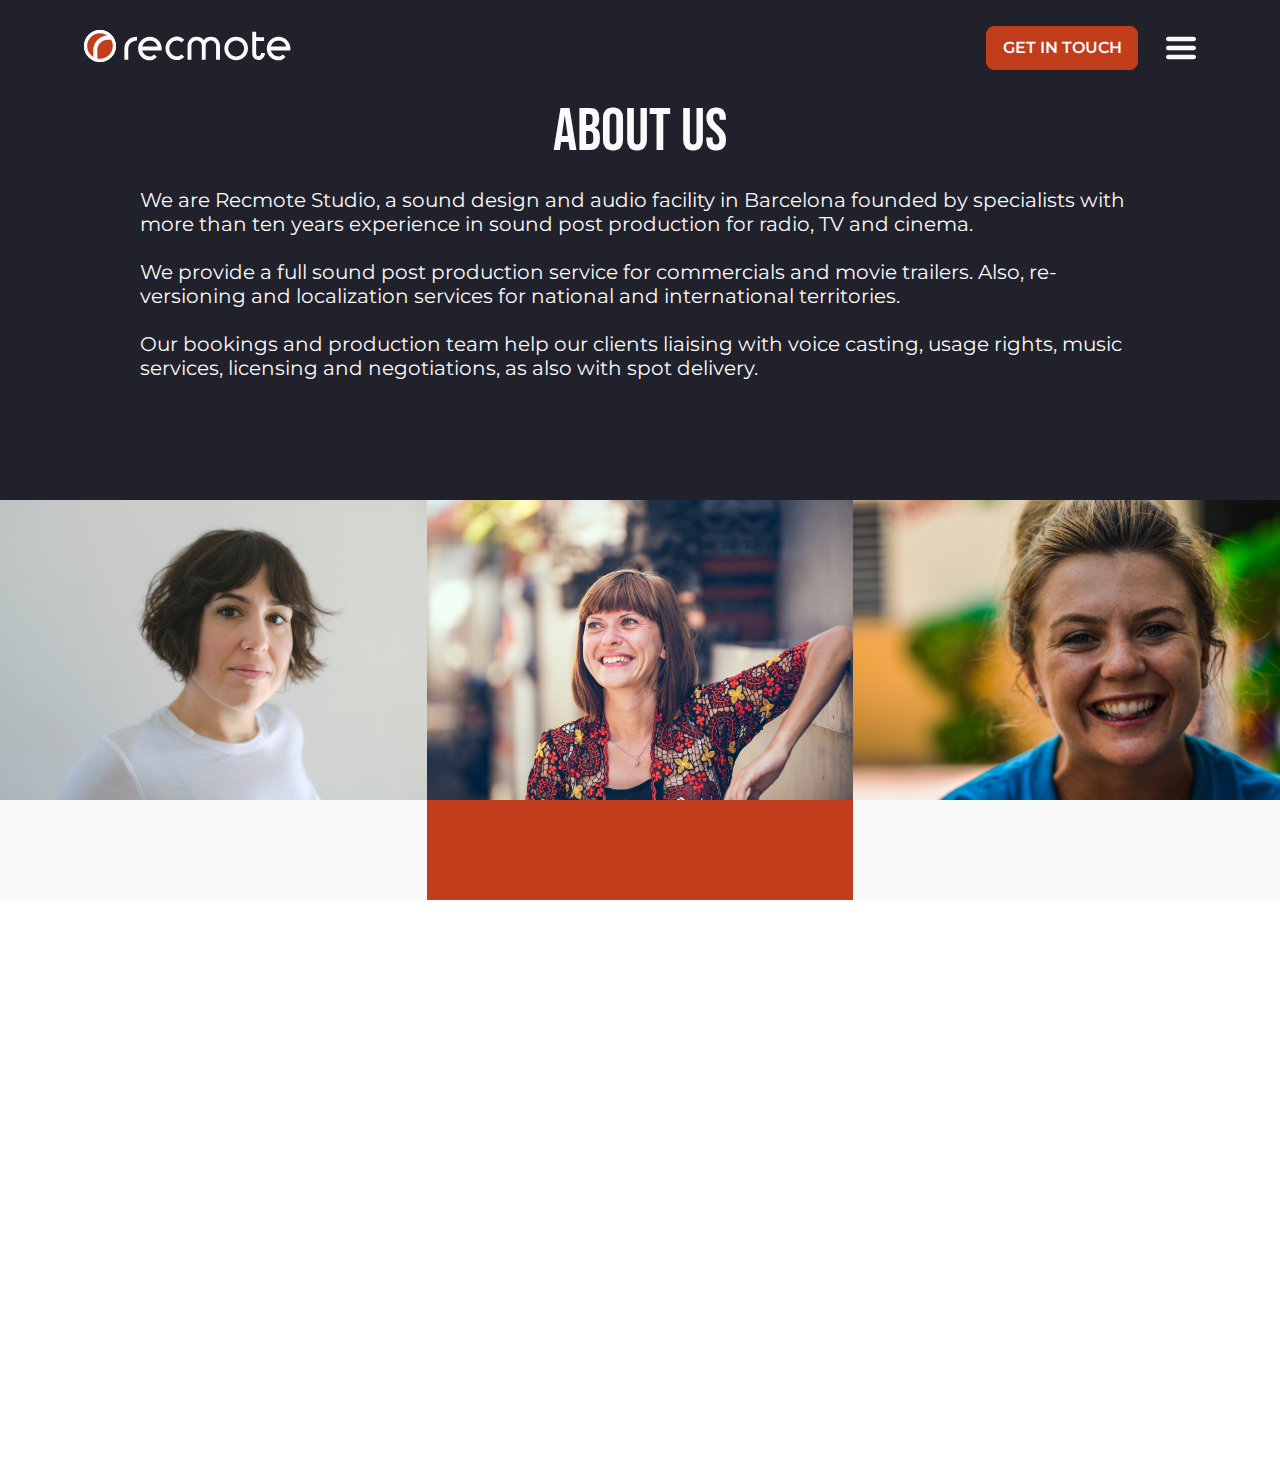
==== commit 3c818191: "font adjustments" ====
--- a/pages/about-us.html
+++ b/pages/about-us.html
@@ -14,7 +14,6 @@
     <link rel="icon" type="image/png" href="../assets/favicon.ico" />
 
     <!-- CSS -->
-
     <link rel="stylesheet" href="https://cdnjs.cloudflare.com/ajax/libs/animate.css/4.1.1/animate.min.css" />
     <link rel="stylesheet" href="../css/style.css">
 </head>
@@ -55,8 +54,10 @@
                     </li>
                 </ul>
                 <div class="sidedrawer-menu-body-language">
-                    <a class="sidedrawer-menu-body-language-item" href="#">Español</a>
-                    <a class="sidedrawer-menu-body-language-item" href="#">Català</a>
+                    <a class="sidedrawer-menu-body-language-item" href="#" id="language1"
+                        onclick="changeLanguage(this)">Español</a>
+                    <a class="sidedrawer-menu-body-language-item" href="#" id="language2"
+                        onclick="changeLanguage(this)">Català</a>
                 </div>
             </div>
         </div>
@@ -272,18 +273,18 @@
                     <div class="footer-body-left-row-title">Language</div>
                     <ul class="footer-body-left-row-items">
                         <li class="footer-body-left-row-item">
-                            <a href="#">Español</a>
-                        </li>
-                        <li class="footer-body-left-row-item">
-                            <a href="#">Català</a>
+                            <a href="#" id="language1-footer" onclick="changeLanguage(this)">Español</a>
+                        </li>
+                        <li class="footer-body-left-row-item">
+                            <a href="#" id="language2-footer" onclick="changeLanguage(this)">Català</a>
                         </li>
                     </ul>
                 </div>
             </div>
             <div class="footer-body-right">
                 <a href="mailto:hola@recmotestudio.com" class="underlined-hover">hola@recmotestudio.com</a>
-                <a href="tel:+34 (0) 696 003 156">+34 (0) 696 003 156</a>
-                <a href="tel:+34 (0) 615 841 032">+34 (0) 615 841 032</a>
+                <a href="tel:+34 (0) 696 003 156" class="underlined-hover">+34 (0) 696 003 156</a>
+                <a href="tel:+34 (0) 615 841 032" class="underlined-hover">+34 (0) 615 841 032</a>
                 <a href="https://maps.google.com/?q=41.383512, 2.141424" class="underlined-hover" target="_blank">C/
                     Nicaragua 48, 1º 1ª,
                     08024 Barcelona,
--- a/css/style.css
+++ b/css/style.css
@@ -784,6 +784,775 @@
 }
 
 .featured-work-commercials-row-item-hover {
+  position: absolute;
+  top: 0;
+  left: 0;
+  width: 100%;
+  height: 100%;
+  padding: 24px;
+  -webkit-box-sizing: border-box;
+          box-sizing: border-box;
+  -webkit-box-orient: vertical;
+  -webkit-box-direction: normal;
+      -ms-flex-direction: column;
+          flex-direction: column;
+  -webkit-box-align: start;
+      -ms-flex-align: start;
+          align-items: flex-start;
+  -webkit-box-pack: end;
+      -ms-flex-pack: end;
+          justify-content: flex-end;
+  display: none;
+  -webkit-transition: 0.2s;
+  transition: 0.2s;
+}
+
+.featured-work-commercials-row-item-hover-visible {
+  display: -webkit-box;
+  display: -ms-flexbox;
+  display: flex;
+}
+
+.featured-work-commercials-row-item-hover-not-visible {
+  display: none;
+}
+
+@media (min-width: 768px) {
+  .featured-work-commercials-row-item-hover {
+    padding: 40px;
+  }
+}
+
+.featured-work-commercials-row-item-hover img {
+  width: 20px;
+  min-width: 20px;
+  max-width: 20px;
+  height: 23px;
+  min-height: 23px;
+  max-height: 23px;
+  margin-bottom: 10px;
+}
+
+@media (min-width: 768px) {
+  .featured-work-commercials-row-item-hover img {
+    width: 25px;
+    min-width: 25px;
+    max-width: 25px;
+    height: 30px;
+    min-height: 30px;
+    max-height: 30px;
+    margin-bottom: 15px;
+  }
+}
+
+.featured-work-commercials-row-item-hover-title {
+  font-family: "Bebas Neue", cursive;
+  font-style: normal;
+  font-weight: normal;
+  font-size: 30px;
+  line-height: 36px;
+  text-transform: uppercase;
+}
+
+@media (min-width: 768px) {
+  .featured-work-commercials-row-item-hover-title {
+    font-size: 40px;
+    line-height: 48px;
+  }
+}
+
+.featured-work-commercials-row-item-hover-description {
+  font-style: normal;
+  font-weight: normal;
+  font-size: 16px;
+  line-height: 20px;
+}
+
+@media (min-width: 768px) {
+  .featured-work-commercials-row-item-hover-description {
+    font-size: 20px;
+    line-height: 24px;
+  }
+}
+
+.featured-work-commercials-row-item-hover-variant0 {
+  background-color: #fafafa;
+  color: #21212b;
+}
+
+.featured-work-commercials-row-item-hover-variant1 {
+  background-color: #c13d1c;
+  color: #fafafa;
+}
+
+.featured-work-commercials-row-item-hover-variant2 {
+  background-color: #fafafa;
+  color: #c13d1c;
+}
+
+.featured-work-cta {
+  padding: 40px 24px;
+  display: -webkit-box;
+  display: -ms-flexbox;
+  display: flex;
+  -webkit-box-orient: vertical;
+  -webkit-box-direction: normal;
+      -ms-flex-direction: column;
+          flex-direction: column;
+  -webkit-box-align: center;
+      -ms-flex-align: center;
+          align-items: center;
+  -webkit-box-pack: center;
+      -ms-flex-pack: center;
+          justify-content: center;
+}
+
+@media (min-width: 1025px) {
+  .featured-work-cta {
+    display: none;
+    padding: 60px 238px;
+  }
+}
+
+/*
+--- FEATURED WORK END ---
+*/
+/*
+--- FOOTER START ---
+*/
+.footer {
+  padding: 24px;
+  background-color: #21212b;
+  width: 100%;
+  -webkit-box-sizing: border-box;
+          box-sizing: border-box;
+}
+
+@media (min-width: 768px) {
+  .footer {
+    padding: 27px 80px;
+  }
+}
+
+.footer-head {
+  width: 100%;
+  display: -webkit-box;
+  display: -ms-flexbox;
+  display: flex;
+  -webkit-box-align: center;
+      -ms-flex-align: center;
+          align-items: center;
+  -webkit-box-pack: justify;
+      -ms-flex-pack: justify;
+          justify-content: space-between;
+}
+
+.footer-head-left {
+  min-height: 28px;
+  display: -webkit-box;
+  display: -ms-flexbox;
+  display: flex;
+  -webkit-box-orient: vertical;
+  -webkit-box-direction: normal;
+      -ms-flex-direction: column;
+          flex-direction: column;
+  -webkit-box-pack: end;
+      -ms-flex-pack: end;
+          justify-content: flex-end;
+}
+
+.footer-head-left img {
+  width: 110px;
+  min-width: 110px;
+  max-width: 110px;
+  height: 13px;
+  min-height: 13px;
+  max-height: 13px;
+}
+
+@media (min-width: 768px) {
+  .footer-head-left img {
+    width: 150px;
+    min-width: 150px;
+    max-width: 150px;
+    height: 18px;
+    min-height: 18px;
+    max-height: 18px;
+  }
+}
+
+.footer-head-right {
+  display: -webkit-box;
+  display: -ms-flexbox;
+  display: flex;
+  -webkit-box-align: baseline;
+      -ms-flex-align: baseline;
+          align-items: baseline;
+  -webkit-box-pack: start;
+      -ms-flex-pack: start;
+          justify-content: flex-start;
+}
+
+.footer-head-right-text a {
+  font-style: normal;
+  font-weight: normal;
+  font-size: 12px;
+  line-height: 15px;
+  color: #fafafa;
+}
+
+@media (min-width: 768px) {
+  .footer-head-right-text a {
+    font-size: 14px;
+    line-height: 17px;
+  }
+}
+
+.footer-head-right-arrow {
+  margin-left: 10px;
+}
+
+.footer-head-right-arrow img {
+  width: 14px;
+  min-width: 14px;
+  max-width: 14px;
+  height: 24px;
+  min-height: 24px;
+  max-height: 24px;
+}
+
+.footer-divider {
+  margin-top: 10px;
+  margin-bottom: 20px;
+  width: 100%;
+  -webkit-box-sizing: border-box;
+          box-sizing: border-box;
+  height: 1px;
+  min-height: 1px;
+  max-height: 1px;
+  background-color: #aeaeae;
+  opacity: 0.5;
+}
+
+.footer-body {
+  display: -webkit-box;
+  display: -ms-flexbox;
+  display: flex;
+  -webkit-box-align: start;
+      -ms-flex-align: start;
+          align-items: flex-start;
+  -webkit-box-pack: justify;
+      -ms-flex-pack: justify;
+          justify-content: space-between;
+}
+
+.footer-body-left {
+  display: -webkit-box;
+  display: -ms-flexbox;
+  display: flex;
+  -webkit-box-orient: horizontal;
+  -webkit-box-direction: normal;
+      -ms-flex-direction: row;
+          flex-direction: row;
+  -webkit-box-align: start;
+      -ms-flex-align: start;
+          align-items: flex-start;
+  -webkit-box-pack: justify;
+      -ms-flex-pack: justify;
+          justify-content: space-between;
+  width: 100%;
+}
+
+@media (min-width: 1025px) {
+  .footer-body-left {
+    -webkit-box-orient: vertical;
+    -webkit-box-direction: normal;
+        -ms-flex-direction: column;
+            flex-direction: column;
+    width: auto;
+  }
+}
+
+.footer-body-left-row {
+  display: -webkit-box;
+  display: -ms-flexbox;
+  display: flex;
+  -webkit-box-align: start;
+      -ms-flex-align: start;
+          align-items: flex-start;
+  -webkit-box-pack: start;
+      -ms-flex-pack: start;
+          justify-content: flex-start;
+  margin-bottom: 16px;
+  -webkit-box-orient: vertical;
+  -webkit-box-direction: normal;
+      -ms-flex-direction: column;
+          flex-direction: column;
+}
+
+@media (min-width: 1025px) {
+  .footer-body-left-row {
+    -webkit-box-orient: horizontal;
+    -webkit-box-direction: normal;
+        -ms-flex-direction: row;
+            flex-direction: row;
+    -webkit-box-align: end;
+        -ms-flex-align: end;
+            align-items: flex-end;
+    -webkit-box-pack: center;
+        -ms-flex-pack: center;
+            justify-content: center;
+  }
+}
+
+.footer-body-left-row-title {
+  font-style: normal;
+  font-weight: 600;
+  font-size: 14px;
+  line-height: 17px;
+  color: #fafafa;
+  margin-right: 0;
+  margin-bottom: 20px;
+  min-width: 85px;
+}
+
+@media (min-width: 1025px) {
+  .footer-body-left-row-title {
+    font-size: 16px;
+    line-height: 20px;
+    margin-right: 32px;
+    margin-bottom: 0;
+  }
+}
+
+.footer-body-left-row-items {
+  display: -webkit-box;
+  display: -ms-flexbox;
+  display: flex;
+  -webkit-box-align: start;
+      -ms-flex-align: start;
+          align-items: flex-start;
+  -webkit-box-pack: start;
+      -ms-flex-pack: start;
+          justify-content: flex-start;
+  list-style: none;
+  margin: 0;
+  padding: 0;
+  -webkit-box-orient: vertical;
+  -webkit-box-direction: normal;
+      -ms-flex-direction: column;
+          flex-direction: column;
+}
+
+@media (min-width: 1025px) {
+  .footer-body-left-row-items {
+    -webkit-box-orient: horizontal;
+    -webkit-box-direction: normal;
+        -ms-flex-direction: row;
+            flex-direction: row;
+    -webkit-box-align: center;
+        -ms-flex-align: center;
+            align-items: center;
+    -webkit-box-pack: center;
+        -ms-flex-pack: center;
+            justify-content: center;
+  }
+}
+
+.footer-body-left-row-item {
+  margin: 0;
+  padding: 0;
+  margin-left: 0;
+  margin-right: 0;
+  margin-bottom: 12px;
+}
+
+@media (min-width: 1025px) {
+  .footer-body-left-row-item {
+    margin-left: 12px;
+    margin-right: 12px;
+    margin-bottom: 0;
+  }
+}
+
+.footer-body-left-row-item:first-child {
+  margin-left: 0;
+}
+
+.footer-body-left-row-item:last-child {
+  margin-right: 0;
+}
+
+.footer-body-left-row-item a {
+  font-style: normal;
+  font-weight: normal;
+  font-size: 12px;
+  line-height: 15px;
+  color: #fafafa;
+}
+
+@media (min-width: 1025px) {
+  .footer-body-left-row-item a {
+    font-size: 16px;
+    line-height: 20px;
+  }
+}
+
+.footer-body-right {
+  display: none;
+  -webkit-box-orient: vertical;
+  -webkit-box-direction: normal;
+      -ms-flex-direction: column;
+          flex-direction: column;
+  -webkit-box-align: end;
+      -ms-flex-align: end;
+          align-items: flex-end;
+}
+
+@media (min-width: 1025px) {
+  .footer-body-right {
+    display: -webkit-box;
+    display: -ms-flexbox;
+    display: flex;
+  }
+}
+
+.footer-body-right a {
+  font-style: normal;
+  font-weight: normal;
+  font-size: 16px;
+  line-height: 22px;
+  text-align: right;
+  color: #fafafa;
+}
+
+.footer-media {
+  display: -webkit-box;
+  display: -ms-flexbox;
+  display: flex;
+  -webkit-box-align: center;
+      -ms-flex-align: center;
+          align-items: center;
+  -webkit-box-pack: start;
+      -ms-flex-pack: start;
+          justify-content: flex-start;
+  height: 15px;
+  margin-bottom: 30px;
+}
+
+@media (min-width: 768px) {
+  .footer-media {
+    -webkit-box-pack: end;
+        -ms-flex-pack: end;
+            justify-content: flex-end;
+    margin-bottom: 20px;
+  }
+}
+
+.footer-media a:first-child img {
+  margin: 0;
+}
+
+@media (min-width: 768px) {
+  .footer-media a:first-child {
+    margin: 0 12px 0 0;
+  }
+}
+
+.footer-media img {
+  width: 15px;
+  min-width: 15px;
+  max-width: 15px;
+  height: 15px;
+  min-height: 15px;
+  max-height: 15px;
+  margin: 0 12px 0 12px;
+}
+
+.footer-media img:first-child {
+  margin: 0;
+}
+
+@media (min-width: 768px) {
+  .footer-media img:first-child {
+    margin: 0 12px 0 0;
+  }
+}
+
+.footer-media img:last-child {
+  margin: 0 0 0 12px;
+}
+
+.footer-footer {
+  display: -webkit-box;
+  display: -ms-flexbox;
+  display: flex;
+  -webkit-box-orient: vertical;
+  -webkit-box-direction: normal;
+      -ms-flex-direction: column;
+          flex-direction: column;
+  -webkit-box-align: center;
+      -ms-flex-align: center;
+          align-items: center;
+  -webkit-box-pack: center;
+      -ms-flex-pack: center;
+          justify-content: center;
+}
+
+.footer-footer-row {
+  margin-bottom: 2px;
+}
+
+.footer-footer-row span {
+  font-style: normal;
+  font-weight: normal;
+  font-size: 12px;
+  line-height: 15px;
+  color: #fafafa;
+}
+
+@media (min-width: 768px) {
+  .footer-footer-row span {
+    font-size: 14px;
+    line-height: 17px;
+  }
+}
+
+.footer-footer-row span img {
+  width: 13px;
+  min-width: 13px;
+  max-width: 13px;
+  height: 13px;
+  min-height: 13px;
+  max-height: 13px;
+  margin: 0 5px;
+}
+
+/*
+--- FOOTER END ---
+*/
+/*
+--- ABOUT US START ---
+*/
+.about-us {
+  width: 100%;
+  background-color: #21212b;
+}
+
+.about-us-title {
+  display: -webkit-box;
+  display: -ms-flexbox;
+  display: flex;
+  -webkit-box-orient: vertical;
+  -webkit-box-direction: normal;
+      -ms-flex-direction: column;
+          flex-direction: column;
+  -webkit-box-align: center;
+      -ms-flex-align: center;
+          align-items: center;
+  -webkit-box-pack: center;
+      -ms-flex-pack: center;
+          justify-content: center;
+  padding: 0 24px 24px 24px;
+}
+
+@media (min-width: 768px) {
+  .about-us-title {
+    padding: 0 140px 100px 140px;
+  }
+}
+
+.about-us-title-text {
+  font-family: "Bebas Neue", cursive;
+  font-weight: normal;
+  font-size: 30px;
+  line-height: 36px;
+}
+
+@media (min-width: 768px) {
+  .about-us-title-text {
+    font-size: 60px;
+    line-height: 72px;
+  }
+}
+
+.about-us-title-description {
+  font-size: 16px;
+  line-height: 20px;
+  max-width: 1160px;
+}
+
+@media (min-width: 768px) {
+  .about-us-title-description {
+    font-size: 20px;
+    line-height: 24px;
+  }
+}
+
+.about-us-team {
+  display: -webkit-box;
+  display: -ms-flexbox;
+  display: flex;
+  -webkit-box-orient: vertical;
+  -webkit-box-direction: normal;
+      -ms-flex-direction: column;
+          flex-direction: column;
+  -webkit-box-align: center;
+      -ms-flex-align: center;
+          align-items: center;
+  -webkit-box-pack: start;
+      -ms-flex-pack: start;
+          justify-content: flex-start;
+  background-color: #21212b;
+}
+
+@media (min-width: 768px) {
+  .about-us-team {
+    padding-bottom: 60px;
+  }
+}
+
+.about-us-team-row {
+  width: 100%;
+  display: -webkit-box;
+  display: -ms-flexbox;
+  display: flex;
+  -webkit-box-orient: vertical;
+  -webkit-box-direction: normal;
+      -ms-flex-direction: column;
+          flex-direction: column;
+  -webkit-box-align: center;
+      -ms-flex-align: center;
+          align-items: center;
+}
+
+@media (min-width: 768px) {
+  .about-us-team-row {
+    -webkit-box-orient: horizontal;
+    -webkit-box-direction: normal;
+        -ms-flex-direction: row;
+            flex-direction: row;
+  }
+}
+
+.about-us-team-row-item {
+  position: relative;
+  height: 300px;
+  cursor: pointer;
+  min-width: 100%;
+  -webkit-box-flex: 1;
+      -ms-flex: 1;
+          flex: 1;
+}
+
+@media (min-width: 768px) {
+  .about-us-team-row-item {
+    min-width: auto;
+  }
+}
+
+.about-us-team-row-item a {
+  width: 100%;
+  height: 100%;
+}
+
+.about-us-team-row-item img {
+  width: 100%;
+  height: 100%;
+  -o-object-fit: cover;
+     object-fit: cover;
+}
+
+.about-us-team-row-item-static {
+  min-width: 100%;
+  width: 100%;
+  height: 100%;
+  padding: 25px;
+  -webkit-box-sizing: border-box;
+          box-sizing: border-box;
+  display: -webkit-box;
+  display: -ms-flexbox;
+  display: flex;
+  -webkit-box-orient: vertical;
+  -webkit-box-direction: normal;
+      -ms-flex-direction: column;
+          flex-direction: column;
+  -webkit-box-align: start;
+      -ms-flex-align: start;
+          align-items: flex-start;
+  -webkit-box-pack: end;
+      -ms-flex-pack: end;
+          justify-content: flex-end;
+  display: flex;
+}
+
+@media (min-width: 768px) {
+  .about-us-team-row-item-static {
+    padding: 40px;
+  }
+}
+
+.about-us-team-row-item-static-web {
+  font-family: "Bebas Neue", cursive;
+  font-style: normal;
+  font-weight: normal;
+  font-size: 20px;
+  line-height: 23px;
+}
+
+@media (min-width: 768px) {
+  .about-us-team-row-item-static-web {
+    font-size: 25px;
+    line-height: 30px;
+  }
+}
+
+.about-us-team-row-item-static-title {
+  font-family: "Bebas Neue", cursive;
+  font-style: normal;
+  font-weight: normal;
+  font-size: 30px;
+  line-height: 36px;
+  text-transform: uppercase;
+}
+
+@media (min-width: 768px) {
+  .about-us-team-row-item-static-title {
+    font-size: 50px;
+    line-height: 60px;
+  }
+}
+
+.about-us-team-row-item-static-description {
+  font-style: normal;
+  font-weight: normal;
+  font-size: 16px;
+  line-height: 20px;
+}
+
+@media (min-width: 768px) {
+  .about-us-team-row-item-static-description {
+    font-size: 24px;
+    line-height: 29px;
+  }
+}
+
+.about-us-team-row-item-static-variant0 {
+  background-color: #fafafa;
+  color: #21212b;
+}
+
+.about-us-team-row-item-static-variant1 {
+  background-color: #c13d1c;
+  color: #fafafa;
+}
+
+.about-us-team-row-item-static-variant2 {
+  background-color: #fafafa;
+  color: #c13d1c;
+}
+
+.about-us-team-row-item-hover {
   position: absolute;
   top: 0;
   left: 0;
@@ -807,758 +1576,6 @@
   transition: 0.2s;
 }
 
-.featured-work-commercials-row-item-hover-visible {
-  display: -webkit-box;
-  display: -ms-flexbox;
-  display: flex;
-}
-
-.featured-work-commercials-row-item-hover-not-visible {
-  display: none;
-}
-
-.featured-work-commercials-row-item-hover img {
-  width: 20px;
-  min-width: 20px;
-  max-width: 20px;
-  height: 23px;
-  min-height: 23px;
-  max-height: 23px;
-  margin-bottom: 10px;
-}
-
-@media (min-width: 768px) {
-  .featured-work-commercials-row-item-hover img {
-    width: 25px;
-    min-width: 25px;
-    max-width: 25px;
-    height: 30px;
-    min-height: 30px;
-    max-height: 30px;
-    margin-bottom: 15px;
-  }
-}
-
-@media (min-width: 768px) {
-  .featured-work-commercials-row-item-hover {
-    padding: 40px;
-  }
-}
-
-.featured-work-commercials-row-item-hover-title {
-  font-family: "Bebas Neue", cursive;
-  font-style: normal;
-  font-weight: normal;
-  font-size: 30px;
-  line-height: 36px;
-  text-transform: uppercase;
-}
-
-@media (min-width: 768px) {
-  .featured-work-commercials-row-item-hover-title {
-    font-size: 50px;
-    line-height: 60px;
-  }
-}
-
-.featured-work-commercials-row-item-hover-description {
-  font-style: normal;
-  font-weight: normal;
-  font-size: 16px;
-  line-height: 20px;
-}
-
-@media (min-width: 768px) {
-  .featured-work-commercials-row-item-hover-description {
-    font-size: 24px;
-    line-height: 29px;
-  }
-}
-
-.featured-work-commercials-row-item-hover-variant0 {
-  background-color: #fafafa;
-  color: #21212b;
-}
-
-.featured-work-commercials-row-item-hover-variant1 {
-  background-color: #c13d1c;
-  color: #fafafa;
-}
-
-.featured-work-commercials-row-item-hover-variant2 {
-  background-color: #fafafa;
-  color: #c13d1c;
-}
-
-.featured-work-cta {
-  padding: 40px 24px;
-  display: -webkit-box;
-  display: -ms-flexbox;
-  display: flex;
-  -webkit-box-orient: vertical;
-  -webkit-box-direction: normal;
-      -ms-flex-direction: column;
-          flex-direction: column;
-  -webkit-box-align: center;
-      -ms-flex-align: center;
-          align-items: center;
-  -webkit-box-pack: center;
-      -ms-flex-pack: center;
-          justify-content: center;
-}
-
-@media (min-width: 1025px) {
-  .featured-work-cta {
-    display: none;
-    padding: 60px 238px;
-  }
-}
-
-/*
---- FEATURED WORK END ---
-*/
-/*
---- FOOTER START ---
-*/
-.footer {
-  padding: 24px;
-  background-color: #21212b;
-  width: 100%;
-  -webkit-box-sizing: border-box;
-          box-sizing: border-box;
-}
-
-@media (min-width: 768px) {
-  .footer {
-    padding: 27px 80px;
-  }
-}
-
-.footer-head {
-  width: 100%;
-  display: -webkit-box;
-  display: -ms-flexbox;
-  display: flex;
-  -webkit-box-align: center;
-      -ms-flex-align: center;
-          align-items: center;
-  -webkit-box-pack: justify;
-      -ms-flex-pack: justify;
-          justify-content: space-between;
-}
-
-.footer-head-left img {
-  width: 110px;
-  min-width: 110px;
-  max-width: 110px;
-  height: 13px;
-  min-height: 13px;
-  max-height: 13px;
-}
-
-@media (min-width: 768px) {
-  .footer-head-left img {
-    width: 149px;
-    min-width: 149px;
-    max-width: 149px;
-    height: 18px;
-    min-height: 18px;
-    max-height: 18px;
-  }
-}
-
-.footer-head-right {
-  display: -webkit-box;
-  display: -ms-flexbox;
-  display: flex;
-  -webkit-box-align: baseline;
-      -ms-flex-align: baseline;
-          align-items: baseline;
-  -webkit-box-pack: start;
-      -ms-flex-pack: start;
-          justify-content: flex-start;
-}
-
-.footer-head-right-text a {
-  font-style: normal;
-  font-weight: normal;
-  font-size: 14px;
-  line-height: 17px;
-  color: #fafafa;
-}
-
-.footer-head-right-arrow {
-  margin-left: 10px;
-}
-
-.footer-head-right-arrow img {
-  width: 14px;
-  min-width: 14px;
-  max-width: 14px;
-  height: 24px;
-  min-height: 24px;
-  max-height: 24px;
-}
-
-.footer-divider {
-  margin-top: 8px;
-  margin-bottom: 20px;
-  width: 100%;
-  -webkit-box-sizing: border-box;
-          box-sizing: border-box;
-  height: 1px;
-  min-height: 1px;
-  max-height: 1px;
-  background-color: #aeaeae;
-  opacity: 0.5;
-}
-
-.footer-body {
-  display: -webkit-box;
-  display: -ms-flexbox;
-  display: flex;
-  -webkit-box-align: start;
-      -ms-flex-align: start;
-          align-items: flex-start;
-  -webkit-box-pack: justify;
-      -ms-flex-pack: justify;
-          justify-content: space-between;
-}
-
-.footer-body-left {
-  display: -webkit-box;
-  display: -ms-flexbox;
-  display: flex;
-  -webkit-box-orient: horizontal;
-  -webkit-box-direction: normal;
-      -ms-flex-direction: row;
-          flex-direction: row;
-  -webkit-box-align: start;
-      -ms-flex-align: start;
-          align-items: flex-start;
-  -webkit-box-pack: justify;
-      -ms-flex-pack: justify;
-          justify-content: space-between;
-  width: 100%;
-}
-
-@media (min-width: 1025px) {
-  .footer-body-left {
-    -webkit-box-orient: vertical;
-    -webkit-box-direction: normal;
-        -ms-flex-direction: column;
-            flex-direction: column;
-    width: auto;
-  }
-}
-
-.footer-body-left-row {
-  display: -webkit-box;
-  display: -ms-flexbox;
-  display: flex;
-  -webkit-box-align: start;
-      -ms-flex-align: start;
-          align-items: flex-start;
-  -webkit-box-pack: start;
-      -ms-flex-pack: start;
-          justify-content: flex-start;
-  margin-bottom: 16px;
-  -webkit-box-orient: vertical;
-  -webkit-box-direction: normal;
-      -ms-flex-direction: column;
-          flex-direction: column;
-}
-
-@media (min-width: 1025px) {
-  .footer-body-left-row {
-    -webkit-box-orient: horizontal;
-    -webkit-box-direction: normal;
-        -ms-flex-direction: row;
-            flex-direction: row;
-    -webkit-box-align: end;
-        -ms-flex-align: end;
-            align-items: flex-end;
-    -webkit-box-pack: center;
-        -ms-flex-pack: center;
-            justify-content: center;
-  }
-}
-
-.footer-body-left-row-title {
-  font-style: normal;
-  font-weight: 600;
-  font-size: 14px;
-  line-height: 17px;
-  color: #fafafa;
-  margin-right: 0;
-  margin-bottom: 20px;
-  min-width: 85px;
-}
-
-@media (min-width: 1025px) {
-  .footer-body-left-row-title {
-    font-size: 16px;
-    line-height: 20px;
-    margin-right: 32px;
-    margin-bottom: 0;
-  }
-}
-
-.footer-body-left-row-items {
-  display: -webkit-box;
-  display: -ms-flexbox;
-  display: flex;
-  -webkit-box-align: start;
-      -ms-flex-align: start;
-          align-items: flex-start;
-  -webkit-box-pack: start;
-      -ms-flex-pack: start;
-          justify-content: flex-start;
-  list-style: none;
-  margin: 0;
-  padding: 0;
-  -webkit-box-orient: vertical;
-  -webkit-box-direction: normal;
-      -ms-flex-direction: column;
-          flex-direction: column;
-}
-
-@media (min-width: 1025px) {
-  .footer-body-left-row-items {
-    -webkit-box-orient: horizontal;
-    -webkit-box-direction: normal;
-        -ms-flex-direction: row;
-            flex-direction: row;
-    -webkit-box-align: center;
-        -ms-flex-align: center;
-            align-items: center;
-    -webkit-box-pack: center;
-        -ms-flex-pack: center;
-            justify-content: center;
-  }
-}
-
-.footer-body-left-row-item {
-  margin: 0;
-  padding: 0;
-  margin-left: 0;
-  margin-right: 0;
-  margin-bottom: 12px;
-  line-height: 20px;
-}
-
-@media (min-width: 1025px) {
-  .footer-body-left-row-item {
-    margin-left: 12px;
-    margin-right: 12px;
-    margin-bottom: 0;
-  }
-}
-
-.footer-body-left-row-item:first-child {
-  margin-left: 0;
-}
-
-.footer-body-left-row-item:last-child {
-  margin-right: 0;
-}
-
-.footer-body-left-row-item a {
-  font-style: normal;
-  font-weight: normal;
-  font-size: 14px;
-  line-height: 17px;
-  color: #fafafa;
-}
-
-@media (min-width: 1025px) {
-  .footer-body-left-row-item a {
-    font-size: 16px;
-    line-height: 20px;
-  }
-}
-
-.footer-body-right {
-  display: none;
-  -webkit-box-orient: vertical;
-  -webkit-box-direction: normal;
-      -ms-flex-direction: column;
-          flex-direction: column;
-  -webkit-box-align: end;
-      -ms-flex-align: end;
-          align-items: flex-end;
-}
-
-@media (min-width: 1025px) {
-  .footer-body-right {
-    display: -webkit-box;
-    display: -ms-flexbox;
-    display: flex;
-  }
-}
-
-.footer-body-right a {
-  font-style: normal;
-  font-weight: normal;
-  font-size: 16px;
-  line-height: 22px;
-  text-align: right;
-  color: #fafafa;
-}
-
-.footer-media {
-  display: -webkit-box;
-  display: -ms-flexbox;
-  display: flex;
-  -webkit-box-align: center;
-      -ms-flex-align: center;
-          align-items: center;
-  -webkit-box-pack: start;
-      -ms-flex-pack: start;
-          justify-content: flex-start;
-  height: 15px;
-  margin-bottom: 30px;
-}
-
-@media (min-width: 768px) {
-  .footer-media {
-    -webkit-box-pack: end;
-        -ms-flex-pack: end;
-            justify-content: flex-end;
-    margin-bottom: 20px;
-  }
-}
-
-.footer-media a:first-child img {
-  margin: 0;
-}
-
-@media (min-width: 768px) {
-  .footer-media a:first-child {
-    margin: 0 12px 0 0;
-  }
-}
-
-.footer-media img {
-  width: 15px;
-  min-width: 15px;
-  max-width: 15px;
-  height: 15px;
-  min-height: 15px;
-  max-height: 15px;
-  margin: 0 12px 0 12px;
-}
-
-.footer-media img:first-child {
-  margin: 0;
-}
-
-@media (min-width: 768px) {
-  .footer-media img:first-child {
-    margin: 0 12px 0 0;
-  }
-}
-
-.footer-media img:last-child {
-  margin: 0 0 0 12px;
-}
-
-.footer-footer {
-  display: -webkit-box;
-  display: -ms-flexbox;
-  display: flex;
-  -webkit-box-orient: vertical;
-  -webkit-box-direction: normal;
-      -ms-flex-direction: column;
-          flex-direction: column;
-  -webkit-box-align: center;
-      -ms-flex-align: center;
-          align-items: center;
-  -webkit-box-pack: center;
-      -ms-flex-pack: center;
-          justify-content: center;
-}
-
-.footer-footer-row {
-  margin-bottom: 2px;
-}
-
-.footer-footer-row span {
-  font-style: normal;
-  font-weight: normal;
-  font-size: 12px;
-  line-height: 15px;
-  color: #fafafa;
-}
-
-@media (min-width: 768px) {
-  .footer-footer-row span {
-    font-size: 14px;
-    line-height: 17px;
-  }
-}
-
-.footer-footer-row span img {
-  width: 13px;
-  min-width: 13px;
-  max-width: 13px;
-  height: 13px;
-  min-height: 13px;
-  max-height: 13px;
-  margin: 0 5px;
-}
-
-/*
---- FOOTER END ---
-*/
-/*
---- ABOUT US START ---
-*/
-.about-us {
-  width: 100%;
-  background-color: #21212b;
-}
-
-.about-us-title {
-  display: -webkit-box;
-  display: -ms-flexbox;
-  display: flex;
-  -webkit-box-orient: vertical;
-  -webkit-box-direction: normal;
-      -ms-flex-direction: column;
-          flex-direction: column;
-  -webkit-box-align: center;
-      -ms-flex-align: center;
-          align-items: center;
-  -webkit-box-pack: center;
-      -ms-flex-pack: center;
-          justify-content: center;
-  margin-top: 8px;
-  padding: 0 24px 24px 24px;
-}
-
-@media (min-width: 768px) {
-  .about-us-title {
-    margin-top: 54px;
-    padding: 0 140px 100px 140px;
-  }
-}
-
-.about-us-title-text {
-  font-family: "Bebas Neue", cursive;
-  font-weight: normal;
-  font-size: 30px;
-  line-height: 36px;
-}
-
-@media (min-width: 768px) {
-  .about-us-title-text {
-    font-size: 70px;
-    line-height: 84px;
-  }
-}
-
-.about-us-title-description {
-  font-size: 16px;
-  line-height: 20px;
-  max-width: 1160px;
-}
-
-@media (min-width: 768px) {
-  .about-us-title-description {
-    font-size: 24px;
-    line-height: 29px;
-  }
-}
-
-.about-us-team {
-  display: -webkit-box;
-  display: -ms-flexbox;
-  display: flex;
-  -webkit-box-orient: vertical;
-  -webkit-box-direction: normal;
-      -ms-flex-direction: column;
-          flex-direction: column;
-  -webkit-box-align: center;
-      -ms-flex-align: center;
-          align-items: center;
-  -webkit-box-pack: start;
-      -ms-flex-pack: start;
-          justify-content: flex-start;
-  background-color: #21212b;
-}
-
-@media (min-width: 768px) {
-  .about-us-team {
-    padding-bottom: 60px;
-  }
-}
-
-.about-us-team-row {
-  width: 100%;
-  display: -webkit-box;
-  display: -ms-flexbox;
-  display: flex;
-  -webkit-box-orient: vertical;
-  -webkit-box-direction: normal;
-      -ms-flex-direction: column;
-          flex-direction: column;
-  -webkit-box-align: center;
-      -ms-flex-align: center;
-          align-items: center;
-}
-
-@media (min-width: 768px) {
-  .about-us-team-row {
-    -webkit-box-orient: horizontal;
-    -webkit-box-direction: normal;
-        -ms-flex-direction: row;
-            flex-direction: row;
-  }
-}
-
-.about-us-team-row-item {
-  position: relative;
-  height: 300px;
-  cursor: pointer;
-  min-width: 100%;
-  -webkit-box-flex: 1;
-      -ms-flex: 1;
-          flex: 1;
-}
-
-@media (min-width: 768px) {
-  .about-us-team-row-item {
-    min-width: auto;
-  }
-}
-
-.about-us-team-row-item a {
-  width: 100%;
-  height: 100%;
-}
-
-.about-us-team-row-item img {
-  width: 100%;
-  height: 100%;
-  -o-object-fit: cover;
-     object-fit: cover;
-}
-
-.about-us-team-row-item-static {
-  min-width: 100%;
-  width: 100%;
-  height: 100%;
-  padding: 25px;
-  -webkit-box-sizing: border-box;
-          box-sizing: border-box;
-  display: -webkit-box;
-  display: -ms-flexbox;
-  display: flex;
-  -webkit-box-orient: vertical;
-  -webkit-box-direction: normal;
-      -ms-flex-direction: column;
-          flex-direction: column;
-  -webkit-box-align: start;
-      -ms-flex-align: start;
-          align-items: flex-start;
-  -webkit-box-pack: end;
-      -ms-flex-pack: end;
-          justify-content: flex-end;
-  display: flex;
-}
-
-@media (min-width: 768px) {
-  .about-us-team-row-item-static {
-    padding: 40px;
-  }
-}
-
-.about-us-team-row-item-static-web {
-  font-family: "Bebas Neue", cursive;
-  font-style: normal;
-  font-weight: normal;
-  font-size: 20px;
-  line-height: 23px;
-}
-
-@media (min-width: 768px) {
-  .about-us-team-row-item-static-web {
-    font-size: 25px;
-    line-height: 30px;
-  }
-}
-
-.about-us-team-row-item-static-title {
-  font-family: "Bebas Neue", cursive;
-  font-style: normal;
-  font-weight: normal;
-  font-size: 30px;
-  line-height: 36px;
-  text-transform: uppercase;
-}
-
-@media (min-width: 768px) {
-  .about-us-team-row-item-static-title {
-    font-size: 50px;
-    line-height: 60px;
-  }
-}
-
-.about-us-team-row-item-static-description {
-  font-style: normal;
-  font-weight: normal;
-  font-size: 16px;
-  line-height: 20px;
-}
-
-@media (min-width: 768px) {
-  .about-us-team-row-item-static-description {
-    font-size: 24px;
-    line-height: 29px;
-  }
-}
-
-.about-us-team-row-item-static-variant0 {
-  background-color: #fafafa;
-  color: #21212b;
-}
-
-.about-us-team-row-item-static-variant1 {
-  background-color: #c13d1c;
-  color: #fafafa;
-}
-
-.about-us-team-row-item-static-variant2 {
-  background-color: #fafafa;
-  color: #c13d1c;
-}
-
-.about-us-team-row-item-hover {
-  position: fixed;
-  top: 0;
-  left: 0;
-  z-index: 1;
-  width: 100%;
-  height: 100%;
-  padding: 25px;
-  -webkit-box-sizing: border-box;
-          box-sizing: border-box;
-  -webkit-box-orient: vertical;
-  -webkit-box-direction: normal;
-      -ms-flex-direction: column;
-          flex-direction: column;
-  -webkit-box-align: start;
-      -ms-flex-align: start;
-          align-items: flex-start;
-  -webkit-box-pack: end;
-      -ms-flex-pack: end;
-          justify-content: flex-end;
-  display: none;
-  -webkit-transition: 0.2s;
-  transition: 0.2s;
-}
-
 .about-us-team-row-item-hover-visible {
   display: -webkit-box;
   display: -ms-flexbox;
@@ -1608,8 +1625,8 @@
 
 @media (min-width: 768px) {
   .about-us-team-row-item-hover-title {
-    font-size: 50px;
-    line-height: 60px;
+    font-size: 40px;
+    line-height: 48px;
   }
 }
 
@@ -1622,8 +1639,8 @@
 
 @media (min-width: 768px) {
   .about-us-team-row-item-hover-description {
-    font-size: 24px;
-    line-height: 29px;
+    font-size: 20px;
+    line-height: 24px;
   }
 }
 
@@ -1706,21 +1723,8 @@
 
 @media (min-width: 768px) {
   .services-title-text {
-    font-size: 70px;
-    line-height: 84px;
-  }
-}
-
-.services-title-description {
-  font-size: 16px;
-  line-height: 20px;
-  max-width: 1160px;
-}
-
-@media (min-width: 768px) {
-  .services-title-description {
-    font-size: 24px;
-    line-height: 29px;
+    font-size: 60px;
+    line-height: 72px;
   }
 }
 
@@ -1835,8 +1839,8 @@
 
 @media (min-width: 1025px) {
   .services-grid-row-item-title {
-    font-size: 32px;
-    line-height: 39px;
+    font-size: 24px;
+    line-height: 29px;
     min-height: 76px;
     max-width: 296px;
   }
@@ -2090,21 +2094,8 @@
 
 @media (min-width: 768px) {
   .our-work-title-text {
-    font-size: 70px;
-    line-height: 84px;
-  }
-}
-
-.our-work-title-description {
-  font-size: 16px;
-  line-height: 20px;
-  max-width: 1160px;
-}
-
-@media (min-width: 768px) {
-  .our-work-title-description {
-    font-size: 24px;
-    line-height: 29px;
+    font-size: 60px;
+    line-height: 72px;
   }
 }
 
@@ -2171,8 +2162,8 @@
 
 @media (min-width: 768px) {
   .contact-title-text {
-    font-size: 70px;
-    line-height: 84px;
+    font-size: 60px;
+    line-height: 72px;
   }
 }
 
@@ -2185,8 +2176,8 @@
 
 @media (min-width: 768px) {
   .contact-title-description {
-    font-size: 24px;
-    line-height: 29px;
+    font-size: 20px;
+    line-height: 24px;
     margin: 24px 0 50px 0;
   }
 }
@@ -2344,8 +2335,8 @@
 
 @media (min-width: 768px) {
   .contact-infos-item-text a {
-    font-size: 32px;
-    line-height: 42px;
+    font-size: 24px;
+    line-height: 29px;
     max-width: 430px;
   }
 }
@@ -2419,8 +2410,8 @@
 
 .contact-form > form label {
   color: #999;
-  font-size: 24px;
-  line-height: 29px;
+  font-size: 20px;
+  line-height: 24px;
   font-weight: normal;
   position: absolute;
   pointer-events: none;
@@ -2435,8 +2426,8 @@
 .contact-form > form input:valid ~ label {
   top: -20px;
   font-weight: 500;
-  font-size: 18px;
-  line-height: 22px;
+  font-size: 14px;
+  line-height: 17px;
   color: #aeaeae;
 }
 
@@ -2692,17 +2683,18 @@
 
 .contact-thanks-title {
   font-weight: 600;
-  font-size: 54px;
-  line-height: 66px;
+  font-size: 42px;
+  line-height: 51px;
   color: #21212b;
-  margin-bottom: 20px;
+  margin-bottom: 16px;
+  max-width: 440px;
 }
 
 .contact-thanks-text {
-  font-size: 32px;
-  line-height: 39px;
+  font-size: 24px;
+  line-height: 29px;
   color: #21212b;
-  max-width: 500px;
+  max-width: 440px;
 }
 
 /* animations */
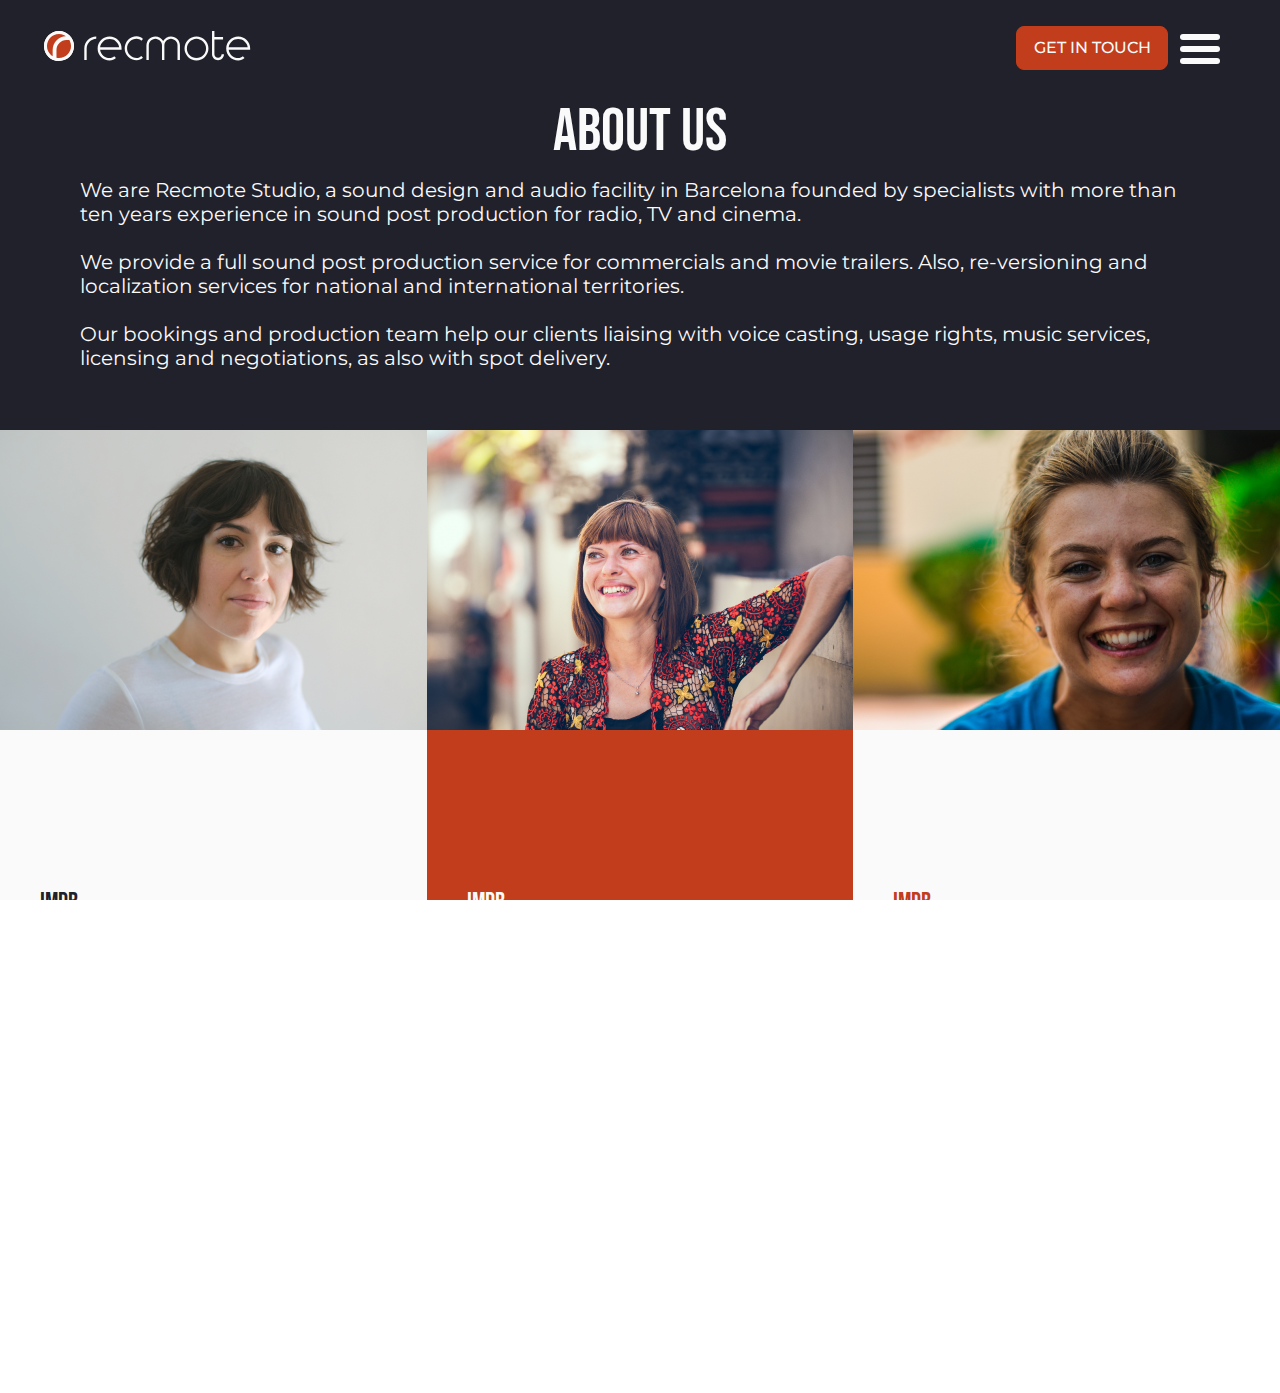
==== commit 695448b2: "tweaks and fixes" ====
--- a/pages/about-us.html
+++ b/pages/about-us.html
@@ -15,6 +15,7 @@
 
     <!-- CSS -->
     <link rel="stylesheet" href="https://cdnjs.cloudflare.com/ajax/libs/animate.css/4.1.1/animate.min.css" />
+    <link rel="stylesheet" href="../css/hamburgers.css" />
     <link rel="stylesheet" href="../css/style.css">
 </head>
 
@@ -24,9 +25,6 @@
     <section class="sidedrawer">
         <div class="sidedrawer-backdrop" onclick="toggleSidedrawer()"></div>
         <div class="sidedrawer-menu">
-            <div class="sidedrawer-menu-top">
-                <img src="../assets/close.svg" alt="close" onclick="toggleSidedrawer()">
-            </div>
             <div class="sidedrawer-menu-body">
                 <ul class="sidedrawer-menu-body-items">
                     <li class="sidedrawer-menu-body-item">
@@ -63,8 +61,8 @@
         </div>
     </section>
 
-    <!-- header -->
-    <header class="header">
+    <!-- header and floating button -->
+    <header class="header header-black ">
         <div class="header-left">
             <div class="header-left-logo-shape">
                 <a href="../index.html">
@@ -81,9 +79,18 @@
             <div class="header-right-button">
                 <a class="get-in-touch" href="../pages/get-in-touch.html"> Get in touch </a>
             </div>
-            <img src="../assets/hamburger.svg" alt="hamburger menu" onclick="toggleSidedrawer()">
+
+
+            <!--  <img src="../assets/hamburger.svg" alt="hamburger menu" onclick="toggleSidedrawer()"> -->
         </div>
     </header>
+    <div class="header-right-hamburger-wrapper">
+        <button class="hamburger hamburger--spin" type="button" onclick="toggleSidedrawer()">
+            <span class="hamburger-box">
+                <span class="hamburger-inner"></span>
+            </span>
+        </button>
+    </div>
 
     <!-- about us section-->
     <section class="about-us" id="top-of-page">
@@ -315,10 +322,8 @@
 
 
     <!-- Javascript -->
-    <!-- jQuery first, then Popper.js, then Bootstrap JS -->
-    <script src="https://code.jquery.com/jquery-3.2.1.slim.min.js"
-        integrity="sha384-KJ3o2DKtIkvYIK3UENzmM7KCkRr/rE9/Qpg6aAZGJwFDMVNA/GpGFF93hXpG5KkN"
-        crossorigin="anonymous"></script>
+    <script src="https://code.jquery.com/jquery-3.5.1.min.js"
+        integrity="sha256-9/aliU8dGd2tb6OSsuzixeV4y/faTqgFtohetphbbj0=" crossorigin="anonymous"></script>
 
     <script src="../js/about-us.js"></script>
 </body>
--- a/css/style.css
+++ b/css/style.css
@@ -11,10 +11,15 @@
   color: #8083a3;
   font-family: "Montserrat", sans-serif;
   font-style: normal;
-  font-weight: normal;
+  font-weight: 400;
   color: #fafafa;
   overflow-x: hidden;
   scroll-behavior: smooth;
+}
+
+p {
+  margin: 0;
+  padding: 0;
 }
 
 h1,
@@ -24,7 +29,13 @@
 h5,
 h6 {
   font-family: "Montserrat", sans-serif;
+  font-weight: 400;
+  padding: 0;
   margin: 0;
+  -webkit-margin-before: 0;
+          margin-block-start: 0;
+  -webkit-margin-after: 0;
+          margin-block-end: 0;
 }
 
 button,
@@ -46,6 +57,35 @@
   /* IE10+/Edge */
   user-select: none;
   /* Standard */
+}
+
+.main-container {
+  position: absolute;
+  top: 0;
+  width: 100vw;
+  overflow-y: auto;
+}
+
+@-webkit-keyframes spin {
+  0% {
+    -webkit-transform: rotate(0deg);
+            transform: rotate(0deg);
+  }
+  100% {
+    -webkit-transform: rotate(360deg);
+            transform: rotate(360deg);
+  }
+}
+
+@keyframes spin {
+  0% {
+    -webkit-transform: rotate(0deg);
+            transform: rotate(0deg);
+  }
+  100% {
+    -webkit-transform: rotate(360deg);
+            transform: rotate(360deg);
+  }
 }
 
 /*
@@ -66,13 +106,26 @@
   z-index: -1;
 }
 
+.video-bg-overlay {
+  width: 100vw;
+  /* width needs to be set to 100% */
+  height: 100vh;
+  /* height needs to be set to 100% */
+  position: absolute;
+  left: 0;
+  top: 0;
+  z-index: 0;
+  background: #21212b;
+  opacity: 0.4;
+}
+
 .video-modal {
   color: #21212b;
 }
 
 .main-video-wrapper {
   width: 100%;
-  height: calc(80vh - 48px);
+  height: 80vh;
   overflow: hidden;
   position: relative;
   display: -webkit-box;
@@ -87,7 +140,7 @@
 @media (min-width: 768px) {
   .main-video-wrapper {
     width: 100%;
-    height: calc(100vh - 96px);
+    height: 100vh;
   }
 }
 
@@ -95,7 +148,7 @@
   position: -webkit-sticky;
   position: sticky;
   top: 0;
-  z-index: 1;
+  left: 0;
   display: -webkit-box;
   display: -ms-flexbox;
   display: flex;
@@ -110,17 +163,29 @@
   -webkit-box-pack: justify;
       -ms-flex-pack: justify;
           justify-content: space-between;
-  padding: 16px;
+  padding: 16px 24px;
+  z-index: 2;
   -webkit-transition: 0.2s;
   transition: 0.2s;
-  background-color: #21212b;
 }
 
 @media (min-width: 768px) {
   .header {
     height: 96px;
-    padding: 26px 84px;
-  }
+    padding: 26px 44px;
+  }
+}
+
+.header-transparent {
+  background-color: transparent;
+}
+
+.header-black {
+  background-color: #21212b;
+}
+
+.header-fixed {
+  position: absolute;
 }
 
 .header-left {
@@ -138,7 +203,7 @@
 
 @media (min-width: 768px) {
   .header-left-logo-shape {
-    margin-right: 8px;
+    margin-right: 10px;
   }
 }
 
@@ -153,12 +218,12 @@
 
 @media (min-width: 768px) {
   .header-left-logo-shape a {
-    width: 32px;
-    min-width: 32px;
-    max-width: 32px;
-    height: 32px;
-    min-height: 32px;
-    max-height: 32px;
+    width: 30px;
+    min-width: 30px;
+    max-width: 30px;
+    height: 30px;
+    min-height: 30px;
+    max-height: 30px;
   }
 }
 
@@ -173,22 +238,22 @@
 
 @media (min-width: 768px) {
   .header-left-logo-shape img {
-    width: 32px;
-    min-width: 32px;
-    max-width: 32px;
-    height: 32px;
-    min-height: 32px;
-    max-height: 32px;
+    width: 30px;
+    min-width: 30px;
+    max-width: 30px;
+    height: 30px;
+    min-height: 30px;
+    max-height: 30px;
   }
 }
 
 .header-left-logo-text a {
-  width: 83px;
-  min-width: 83px;
-  max-width: 83px;
-  height: 15px;
-  min-height: 15px;
-  max-height: 15px;
+  width: 89px;
+  min-width: 89px;
+  max-width: 89px;
+  height: 16px;
+  min-height: 16px;
+  max-height: 16px;
 }
 
 @media (min-width: 768px) {
@@ -238,28 +303,21 @@
 @media (min-width: 768px) {
   .header-right-button {
     display: block;
-  }
-}
-
-.header-right img {
-  height: 20px;
-  min-height: 20px;
-  max-height: 20px;
-  width: 15px;
-  min-width: 15px;
-  max-width: 15px;
-  cursor: pointer;
-}
-
-@media (min-width: 768px) {
-  .header-right img {
-    margin-left: 28px;
-    height: 40px;
-    min-height: 40px;
-    max-height: 40px;
-    width: 30px;
-    min-width: 30px;
-    max-width: 30px;
+    margin-right: 68px;
+  }
+}
+
+.header-right-hamburger-wrapper {
+  position: absolute;
+  top: 16px;
+  right: 24px;
+  z-index: 5;
+}
+
+@media (min-width: 768px) {
+  .header-right-hamburger-wrapper {
+    top: 34px;
+    right: 60px;
   }
 }
 
@@ -282,7 +340,7 @@
   -webkit-box-pack: center;
       -ms-flex-pack: center;
           justify-content: center;
-  font-weight: 600;
+  font-weight: 500;
   text-transform: uppercase;
   padding: 16px 12px;
   color: #fafafa;
@@ -316,6 +374,10 @@
   background-color: #f4e7e4;
   color: #c13d1c;
   border: 1px solid #c13d1c;
+}
+
+.get-in-touch-hidden {
+  display: none;
 }
 
 .get-in-touch-mobile-wrapper {
@@ -360,10 +422,12 @@
           box-sizing: border-box;
   -webkit-transition: 0.2s;
   transition: 0.2s;
+  z-index: 1;
 }
 
 @media (min-width: 768px) {
   .main-title {
+    margin-top: 96px;
     height: calc(100vh - 96px - 118px);
     padding: 0;
     -webkit-box-align: center;
@@ -373,8 +437,10 @@
 }
 
 .main-title-text {
+  height: auto;
   font-family: "Bebas Neue", cursive;
   font-style: normal;
+  font-weight: 400;
   font-size: 130px;
   line-height: 156px;
   text-align: left;
@@ -390,7 +456,7 @@
 .main-title-text-mobile {
   font-family: "Bebas Neue", cursive;
   font-style: normal;
-  font-size: 54px;
+  font-size: 57px;
   line-height: 54px;
   text-align: left;
   display: block;
@@ -403,8 +469,8 @@
 }
 
 .main-title-description {
-  font-size: 16px;
-  line-height: 20px;
+  font-size: 20px;
+  line-height: 24px;
   font-weight: 400;
   font-style: normal;
   text-align: left;
@@ -431,6 +497,7 @@
       -ms-flex-pack: center;
           justify-content: center;
   display: none;
+  z-index: 1;
 }
 
 @media (min-width: 768px) {
@@ -458,26 +525,18 @@
 --- SIDEDRAWER START ---
 */
 .sidedrawer {
-  width: 100%;
+  width: 100vw;
   height: 100%;
   position: absolute;
   top: 0;
   display: none;
-  -webkit-box-align: end;
-      -ms-flex-align: end;
-          align-items: flex-end;
-  -webkit-box-pack: center;
-      -ms-flex-pack: center;
-          justify-content: center;
-  z-index: 2;
+  z-index: 3;
   -webkit-box-sizing: border-box;
           box-sizing: border-box;
 }
 
 .sidedrawer-active {
-  display: -webkit-box;
-  display: -ms-flexbox;
-  display: flex;
+  display: block;
 }
 
 .sidedrawer-backdrop {
@@ -488,15 +547,18 @@
 
 @media (min-width: 768px) {
   .sidedrawer-backdrop {
-    width: 100%;
+    width: 100vw;
     height: 100%;
     display: block;
     background: #21212b;
-    opacity: 0.6;
+    opacity: 0.6 !important;
   }
 }
 
 .sidedrawer-menu {
+  position: absolute;
+  top: 0;
+  right: 0;
   -webkit-box-sizing: border-box;
           box-sizing: border-box;
   width: 100%;
@@ -517,6 +579,7 @@
           justify-content: center;
   -webkit-transition: 0.2s;
   transition: 0.2s;
+  z-index: 3;
   padding: 28px;
 }
 
@@ -613,7 +676,7 @@
 .sidedrawer-menu-body-item-text {
   font-family: "Bebas Neue", cursive;
   font-style: normal;
-  font-weight: normal;
+  font-weight: 400;
   color: #21212b;
   text-transform: uppercase;
   text-decoration: none;
@@ -625,7 +688,7 @@
 @media (min-width: 768px) {
   .sidedrawer-menu-body-item-text {
     font-size: 60px;
-    line-height: 80px;
+    line-height: 72px;
   }
 }
 
@@ -693,7 +756,7 @@
 .featured-work-title {
   font-family: "Bebas Neue", cursive;
   font-style: normal;
-  font-weight: normal;
+  font-weight: 400;
   text-transform: uppercase;
   width: 100%;
   font-size: 30px;
@@ -716,7 +779,7 @@
 
 @media (min-width: 768px) {
   .featured-work-title {
-    padding: 32px 140px;
+    padding: 20px 140px;
     font-size: 60px;
     line-height: 72px;
   }
@@ -736,12 +799,6 @@
   -webkit-box-pack: start;
       -ms-flex-pack: start;
           justify-content: flex-start;
-}
-
-@media (min-width: 1025px) {
-  .featured-work-commercials {
-    padding-bottom: 60px;
-  }
 }
 
 .featured-work-commercials-row {
@@ -848,7 +905,7 @@
 .featured-work-commercials-row-item-hover-title {
   font-family: "Bebas Neue", cursive;
   font-style: normal;
-  font-weight: normal;
+  font-weight: 400;
   font-size: 30px;
   line-height: 36px;
   text-transform: uppercase;
@@ -863,7 +920,7 @@
 
 .featured-work-commercials-row-item-hover-description {
   font-style: normal;
-  font-weight: normal;
+  font-weight: 400;
   font-size: 16px;
   line-height: 20px;
 }
@@ -888,6 +945,20 @@
 .featured-work-commercials-row-item-hover-variant2 {
   background-color: #fafafa;
   color: #c13d1c;
+}
+
+.featured-work-divider {
+  display: none;
+}
+
+@media (min-width: 768px) {
+  .featured-work-divider {
+    display: block;
+    height: 60px;
+    min-height: 60px;
+    max-height: 60px;
+    background-color: #21212b;
+  }
 }
 
 .featured-work-cta {
@@ -995,7 +1066,7 @@
 
 .footer-head-right-text a {
   font-style: normal;
-  font-weight: normal;
+  font-weight: 400;
   font-size: 12px;
   line-height: 15px;
   color: #fafafa;
@@ -1044,6 +1115,12 @@
   -webkit-box-pack: justify;
       -ms-flex-pack: justify;
           justify-content: space-between;
+}
+
+@media (min-width: 1025px) {
+  .footer-body {
+    margin-bottom: 5px;
+  }
 }
 
 .footer-body-left {
@@ -1107,7 +1184,7 @@
 
 .footer-body-left-row-title {
   font-style: normal;
-  font-weight: 600;
+  font-weight: 400;
   font-size: 14px;
   line-height: 17px;
   color: #fafafa;
@@ -1185,10 +1262,10 @@
 
 .footer-body-left-row-item a {
   font-style: normal;
-  font-weight: normal;
+  font-weight: 400;
   font-size: 12px;
   line-height: 15px;
-  color: #fafafa;
+  color: #aeaeae;
 }
 
 @media (min-width: 1025px) {
@@ -1219,7 +1296,7 @@
 
 .footer-body-right a {
   font-style: normal;
-  font-weight: normal;
+  font-weight: 400;
   font-size: 16px;
   line-height: 22px;
   text-align: right;
@@ -1242,9 +1319,6 @@
 
 @media (min-width: 768px) {
   .footer-media {
-    -webkit-box-pack: end;
-        -ms-flex-pack: end;
-            justify-content: flex-end;
     margin-bottom: 20px;
   }
 }
@@ -1305,7 +1379,7 @@
 
 .footer-footer-row span {
   font-style: normal;
-  font-weight: normal;
+  font-weight: 400;
   font-size: 12px;
   line-height: 15px;
   color: #fafafa;
@@ -1358,13 +1432,13 @@
 
 @media (min-width: 768px) {
   .about-us-title {
-    padding: 0 140px 100px 140px;
+    padding: 0 80px 60px 80px;
   }
 }
 
 .about-us-title-text {
   font-family: "Bebas Neue", cursive;
-  font-weight: normal;
+  font-weight: 400;
   font-size: 30px;
   line-height: 36px;
 }
@@ -1373,6 +1447,7 @@
   .about-us-title-text {
     font-size: 60px;
     line-height: 72px;
+    margin-bottom: 10px;
   }
 }
 
@@ -1495,7 +1570,7 @@
 .about-us-team-row-item-static-web {
   font-family: "Bebas Neue", cursive;
   font-style: normal;
-  font-weight: normal;
+  font-weight: 400;
   font-size: 20px;
   line-height: 23px;
 }
@@ -1510,7 +1585,7 @@
 .about-us-team-row-item-static-title {
   font-family: "Bebas Neue", cursive;
   font-style: normal;
-  font-weight: normal;
+  font-weight: 400;
   font-size: 30px;
   line-height: 36px;
   text-transform: uppercase;
@@ -1518,22 +1593,22 @@
 
 @media (min-width: 768px) {
   .about-us-team-row-item-static-title {
-    font-size: 50px;
-    line-height: 60px;
+    font-size: 40px;
+    line-height: 48px;
   }
 }
 
 .about-us-team-row-item-static-description {
   font-style: normal;
-  font-weight: normal;
+  font-weight: 400;
   font-size: 16px;
   line-height: 20px;
 }
 
 @media (min-width: 768px) {
   .about-us-team-row-item-static-description {
-    font-size: 24px;
-    line-height: 29px;
+    font-size: 20px;
+    line-height: 24px;
   }
 }
 
@@ -1617,7 +1692,7 @@
 .about-us-team-row-item-hover-title {
   font-family: "Bebas Neue", cursive;
   font-style: normal;
-  font-weight: normal;
+  font-weight: 400;
   font-size: 30px;
   line-height: 36px;
   text-transform: uppercase;
@@ -1632,7 +1707,7 @@
 
 .about-us-team-row-item-hover-description {
   font-style: normal;
-  font-weight: normal;
+  font-weight: 400;
   font-size: 16px;
   line-height: 20px;
 }
@@ -1703,20 +1778,18 @@
   -webkit-box-pack: center;
       -ms-flex-pack: center;
           justify-content: center;
-  margin-top: 8px;
   padding: 0 24px 24px 24px;
 }
 
 @media (min-width: 768px) {
   .services-title {
-    margin-top: 54px;
     padding: 0 140px 24px 140px;
   }
 }
 
 .services-title-text {
   font-family: "Bebas Neue", cursive;
-  font-weight: normal;
+  font-weight: 400;
   font-size: 30px;
   line-height: 36px;
 }
@@ -1734,10 +1807,15 @@
           box-sizing: border-box;
 }
 
+@media (min-width: 768px) {
+  .services-grid {
+    padding: 0 0 52px 0;
+  }
+}
+
 @media (min-width: 1025px) {
   .services-grid {
-    padding: 0 78px 80px 78px;
-    padding-bottom: 80px;
+    padding: 0 80px 52px 52px;
   }
 }
 
@@ -1756,7 +1834,10 @@
   .services-grid-row {
     -ms-flex-wrap: nowrap;
         flex-wrap: nowrap;
-    margin-bottom: 32px;
+    margin-bottom: 16px;
+  }
+  .services-grid-row:last-child {
+    margin-bottom: 0;
   }
 }
 
@@ -1781,42 +1862,195 @@
   -webkit-box-pack: center;
       -ms-flex-pack: center;
           justify-content: center;
-  padding: 25px 16px 28px 16px;
+  padding: 25px 16px 8px 16px;
 }
 
 @media (min-width: 1025px) {
   .services-grid-row-item {
-    min-height: 235px;
-    min-width: 312px;
-    padding: 40px 8px 8px 8px;
-    margin: 0 8px;
+    min-height: 201px;
+    min-width: 272px;
+    padding: 33px 16px 8px 16px;
+    margin: 0 12px;
   }
   .services-grid-row-item:first-child {
-    margin: 0 8px 0 0;
+    margin: 0 12px 0 0;
   }
   .services-grid-row-item:last-child {
-    margin: 0 0 0 8px;
-  }
-}
-
-.services-grid-row-item img {
+    margin: 0 0 0 12px;
+  }
+}
+
+.services-grid-row-item-sound {
   width: 53px;
   min-width: 53px;
   max-width: 53px;
   height: 46px;
   min-height: 46px;
   max-height: 46px;
-  margin-bottom: 29px;
+  margin-bottom: 13px;
 }
 
 @media (min-width: 1025px) {
-  .services-grid-row-item img {
-    width: 93px;
-    min-width: 93px;
-    max-width: 93px;
-    height: 80px;
-    min-height: 80px;
-    max-height: 80px;
+  .services-grid-row-item-sound {
+    width: 80px;
+    min-width: 80px;
+    max-width: 80px;
+    height: 70px;
+    min-height: 70px;
+    max-height: 70px;
+  }
+}
+
+.services-grid-row-item-people {
+  width: 65px;
+  min-width: 65px;
+  max-width: 65px;
+  height: 48px;
+  min-height: 48px;
+  max-height: 48px;
+  margin-bottom: 12px;
+}
+
+@media (min-width: 1025px) {
+  .services-grid-row-item-people {
+    width: 98px;
+    min-width: 98px;
+    max-width: 98px;
+    height: 72px;
+    min-height: 72px;
+    max-height: 72px;
+  }
+}
+
+.services-grid-row-item-mic {
+  width: 29px;
+  min-width: 29px;
+  max-width: 29px;
+  height: 51px;
+  min-height: 51px;
+  max-height: 51px;
+  margin-bottom: 12px;
+}
+
+@media (min-width: 1025px) {
+  .services-grid-row-item-mic {
+    width: 43px;
+    min-width: 43px;
+    max-width: 43px;
+    height: 77px;
+    min-height: 77px;
+    max-height: 77px;
+    margin-bottom: 10px;
+  }
+}
+
+.services-grid-row-item-planet {
+  width: 42px;
+  min-width: 42px;
+  max-width: 42px;
+  height: 42px;
+  min-height: 42px;
+  max-height: 42px;
+  margin-bottom: 17px;
+}
+
+@media (min-width: 1025px) {
+  .services-grid-row-item-planet {
+    width: 62px;
+    min-width: 62px;
+    max-width: 62px;
+    height: 62px;
+    min-height: 62px;
+    max-height: 62px;
+    margin-bottom: 17px;
+  }
+}
+
+.services-grid-row-item-megaphone {
+  width: 68px;
+  min-width: 68px;
+  max-width: 68px;
+  height: 60px;
+  min-height: 60px;
+  max-height: 60px;
+  margin-bottom: 8px;
+}
+
+@media (min-width: 1025px) {
+  .services-grid-row-item-megaphone {
+    width: 102px;
+    min-width: 102px;
+    max-width: 102px;
+    height: 91px;
+    min-height: 91px;
+    max-height: 91px;
+    margin-bottom: 3px;
+  }
+}
+
+.services-grid-row-item-wifi {
+  width: 50px;
+  min-width: 50px;
+  max-width: 50px;
+  height: 38px;
+  min-height: 38px;
+  max-height: 38px;
+  margin-bottom: 20px;
+}
+
+@media (min-width: 1025px) {
+  .services-grid-row-item-wifi {
+    width: 74px;
+    min-width: 74px;
+    max-width: 74px;
+    height: 57px;
+    min-height: 57px;
+    max-height: 57px;
+    margin-bottom: 20px;
+  }
+}
+
+.services-grid-row-item-note {
+  width: 42px;
+  min-width: 42px;
+  max-width: 42px;
+  height: 45px;
+  min-height: 45px;
+  max-height: 45px;
+  margin-bottom: 15px;
+}
+
+@media (min-width: 1025px) {
+  .services-grid-row-item-note {
+    width: 62px;
+    min-width: 62px;
+    max-width: 62px;
+    height: 67px;
+    min-height: 67px;
+    max-height: 67px;
+    margin-bottom: 14px;
+  }
+}
+
+.services-grid-row-item-dcp {
+  width: 64px;
+  min-width: 64px;
+  max-width: 64px;
+  height: 26px;
+  min-height: 26px;
+  max-height: 26px;
+  margin-bottom: 25px;
+}
+
+@media (min-width: 1025px) {
+  .services-grid-row-item-dcp {
+    width: 97px;
+    min-width: 97px;
+    max-width: 97px;
+    height: 39px;
+    min-height: 39px;
+    max-height: 39px;
+    margin-bottom: 28px;
   }
 }
 
@@ -1842,64 +2076,47 @@
     font-size: 24px;
     line-height: 29px;
     min-height: 76px;
-    max-width: 296px;
+    max-width: 240px;
   }
 }
 
 .services-carousel {
   display: none;
   position: relative;
-  margin-top: 60px;
-  padding-bottom: 80px;
   background-color: #21212b;
+  -webkit-box-sizing: border-box;
+          box-sizing: border-box;
 }
 
 @media (min-width: 768px) {
   .services-carousel {
+    margin: 0 80px 0 80px;
     display: block;
-    height: 610px;
-    min-height: 610px;
-    max-height: 610px;
-    width: 100vw;
-    min-width: 100vw;
-    max-width: 100vw;
-  }
-}
-
-@media (min-width: 1025px) {
-  .services-carousel {
-    height: 810px;
-    min-height: 810px;
-    max-height: 810px;
+    height: 620px;
+    min-height: 620px;
+    max-height: 620px;
+    width: calc(100vw - 160px);
+    min-width: calc(100vw - 160px);
+    max-width: calc(100vw - 160px);
+    -webkit-box-sizing: border-box;
+            box-sizing: border-box;
   }
 }
 
 .services-carousel-image img {
-  height: 610px;
-  min-height: 610px;
-  max-height: 610px;
-  width: 100vw;
-  min-width: 100vw;
-  max-width: 100vw;
-}
-
-@media (min-width: 1025px) {
-  .services-carousel-image img {
-    height: 810px;
-    min-height: 810px;
-    max-height: 810px;
-    width: 100vw;
-    min-width: 100vw;
-    max-width: 100vw;
-  }
+  height: 620px;
+  min-height: 620px;
+  max-height: 620px;
+  width: 100%;
 }
 
 .services-carousel-custom-dots {
   padding-left: 0;
+  margin: 32px 0;
 }
 
 .services-carousel-custom-dots li {
-  margin: 0 0 0 0.5em;
+  margin: 0 0 0 16px;
   display: inline-block;
   list-style: none;
 }
@@ -1914,7 +2131,7 @@
   width: 16px;
   height: 16px;
   text-decoration: none;
-  background-color: #fafafa;
+  background-color: #aeaeae;
   border: 0;
   border-radius: 50%;
   cursor: pointer;
@@ -1940,10 +2157,88 @@
 .services-carousel-overlay {
   position: absolute;
   top: 0;
-  width: 100vw;
-  height: 610px;
-  min-height: 610px;
-  max-height: 610px;
+  width: calc(100vw - 160px);
+  height: 620px;
+  min-height: 620px;
+  max-height: 620px;
+  display: -webkit-box;
+  display: -ms-flexbox;
+  display: flex;
+  -webkit-box-align: start;
+      -ms-flex-align: start;
+          align-items: flex-start;
+  -webkit-box-sizing: border-box;
+          box-sizing: border-box;
+  padding: 0 45px;
+}
+
+.services-carousel-overlay-arrows {
+  width: 100%;
+  height: 533px;
+  min-height: 533px;
+  max-height: 533px;
+  display: -webkit-box;
+  display: -ms-flexbox;
+  display: flex;
+  -webkit-box-align: center;
+      -ms-flex-align: center;
+          align-items: center;
+  -webkit-box-pack: justify;
+      -ms-flex-pack: justify;
+          justify-content: space-between;
+}
+
+.services-carousel-overlay-arrows-prev {
+  cursor: pointer;
+  display: -webkit-box;
+  display: -ms-flexbox;
+  display: flex;
+  -webkit-box-align: center;
+      -ms-flex-align: center;
+          align-items: center;
+  -webkit-box-pack: center;
+      -ms-flex-pack: center;
+          justify-content: center;
+  height: 620px;
+  min-height: 620px;
+  max-height: 620px;
+}
+
+.services-carousel-overlay-arrows-prev img {
+  min-width: 23px;
+  max-width: 23px;
+  width: 23px;
+  min-height: 23px;
+  max-height: 23px;
+  height: 23px;
+}
+
+.services-carousel-overlay-arrows-next {
+  cursor: pointer;
+  display: -webkit-box;
+  display: -ms-flexbox;
+  display: flex;
+  -webkit-box-align: center;
+      -ms-flex-align: center;
+          align-items: center;
+  -webkit-box-pack: center;
+      -ms-flex-pack: center;
+          justify-content: center;
+  height: 620px;
+  min-height: 620px;
+  max-height: 620px;
+}
+
+.services-carousel-overlay-arrows-next img {
+  min-width: 23px;
+  max-width: 23px;
+  width: 23px;
+  min-height: 23px;
+  max-height: 23px;
+  height: 23px;
+}
+
+.services-carousel-overlay-dots {
   display: -webkit-box;
   display: -ms-flexbox;
   display: flex;
@@ -1951,77 +2246,28 @@
   -webkit-box-direction: normal;
       -ms-flex-direction: column;
           flex-direction: column;
-  -webkit-box-align: end;
-      -ms-flex-align: end;
-          align-items: flex-end;
-  -webkit-box-sizing: border-box;
-          box-sizing: border-box;
-  padding: 0 45px;
-}
-
-@media (min-width: 1025px) {
-  .services-carousel-overlay {
-    height: 810px;
-    min-height: 810px;
-    max-height: 810px;
-  }
-}
-
-.services-carousel-overlay-arrows {
-  width: 100%;
-  min-height: 555px;
-  max-height: 555px;
-  height: 555px;
-  display: -webkit-box;
-  display: -ms-flexbox;
-  display: flex;
-  -webkit-box-align: center;
-      -ms-flex-align: center;
-          align-items: center;
-  -webkit-box-pack: justify;
-      -ms-flex-pack: justify;
-          justify-content: space-between;
-}
-
-@media (min-width: 1025px) {
-  .services-carousel-overlay-arrows {
-    min-height: 755px;
-    max-height: 755px;
-    height: 755px;
-  }
-}
-
-.services-carousel-overlay-arrows-prev {
-  cursor: pointer;
-}
-
-.services-carousel-overlay-arrows-prev img {
-  min-height: 45px;
-  max-height: 45px;
-  height: 45px;
-}
-
-.services-carousel-overlay-arrows-next {
-  cursor: pointer;
-}
-
-.services-carousel-overlay-arrows-next img {
-  min-height: 45px;
-  max-height: 45px;
-  height: 45px;
-}
-
-.services-carousel-overlay-dots {
-  display: -webkit-box;
-  display: -ms-flexbox;
-  display: flex;
-  -webkit-box-align: center;
-      -ms-flex-align: center;
-          align-items: center;
-  -webkit-box-pack: center;
-      -ms-flex-pack: center;
-          justify-content: center;
-  width: 100%;
+  -webkit-box-align: center;
+      -ms-flex-align: center;
+          align-items: center;
+  -webkit-box-pack: end;
+      -ms-flex-pack: end;
+          justify-content: flex-end;
+  height: 100%;
+  width: 100%;
+}
+
+.services-divider {
+  display: none;
+}
+
+@media (min-width: 768px) {
+  .services-divider {
+    display: block;
+    height: 60px;
+    min-height: 60px;
+    max-height: 60px;
+    background-color: #21212b;
+  }
 }
 
 .services-cta {
@@ -2074,20 +2320,18 @@
   -webkit-box-pack: center;
       -ms-flex-pack: center;
           justify-content: center;
-  margin-top: 8px;
-  padding: 0 24px 24px 24px;
+  padding: 0 24px 15px 24px;
 }
 
 @media (min-width: 768px) {
   .our-work-title {
-    margin-top: 54px;
-    padding: 0 140px 24px 140px;
+    padding: 0 140px 14px 140px;
   }
 }
 
 .our-work-title-text {
   font-family: "Bebas Neue", cursive;
-  font-weight: normal;
+  font-weight: 400;
   font-size: 30px;
   line-height: 36px;
 }
@@ -2142,20 +2386,18 @@
   -webkit-box-pack: center;
       -ms-flex-pack: center;
           justify-content: center;
-  margin-top: 8px;
   padding: 0 24px 0 24px;
 }
 
 @media (min-width: 768px) {
   .contact-title {
-    margin-top: 54px;
     padding: 0 140px 0 140px;
   }
 }
 
 .contact-title-text {
   font-family: "Bebas Neue", cursive;
-  font-weight: normal;
+  font-weight: 400;
   font-size: 30px;
   line-height: 36px;
 }
@@ -2170,7 +2412,7 @@
 .contact-title-description {
   font-size: 16px;
   line-height: 20px;
-  max-width: 1160px;
+  max-width: 1280x;
   margin: 16px 0 32px 0;
 }
 
@@ -2178,7 +2420,7 @@
   .contact-title-description {
     font-size: 20px;
     line-height: 24px;
-    margin: 24px 0 50px 0;
+    margin: 10px 0 32px 0;
   }
 }
 
@@ -2208,7 +2450,7 @@
   -webkit-box-direction: normal;
       -ms-flex-direction: column;
           flex-direction: column;
-  padding-left: 40px;
+  padding: 42px 0 34px 40px;
   -webkit-box-pack: center;
       -ms-flex-pack: center;
           justify-content: center;
@@ -2218,7 +2460,8 @@
 
 @media (min-width: 1025px) {
   .contact-infos {
-    padding-left: 110px;
+    padding: 0;
+    padding-left: 170px;
     width: 50%;
     min-width: 50%;
   }
@@ -2389,7 +2632,7 @@
 .contact-form > form input {
   font-family: "Montserrat", sans-serif;
   font-style: normal;
-  font-weight: normal;
+  font-weight: 400;
   min-height: 50px;
   width: 100%;
   font-size: 24px;
@@ -2399,8 +2642,13 @@
   display: block;
   border: none;
   background-color: #fafafa;
-  border-bottom: 1px solid #757575;
+  border-bottom: 1px solid #aeaeae;
   caret-color: #c13d1c;
+}
+
+.contact-form > form input:valid {
+  outline: none;
+  border-bottom: 1px solid #21212b;
 }
 
 .contact-form > form input:focus {
@@ -2412,7 +2660,7 @@
   color: #999;
   font-size: 20px;
   line-height: 24px;
-  font-weight: normal;
+  font-weight: 400;
   position: absolute;
   pointer-events: none;
   left: 5px;
@@ -2449,8 +2697,10 @@
 .contact-form > form textarea {
   font-family: "Montserrat", sans-serif;
   font-style: normal;
-  font-weight: normal;
+  font-weight: 400;
   min-height: 50px;
+  height: 50px;
+  max-height: 50px;
   width: 100%;
   font-size: 24px;
   line-height: 29px;
@@ -2460,8 +2710,9 @@
   border: none;
   background-color: #fafafa;
   outline: none;
-  border-bottom: 1px solid #757575;
+  border-bottom: 1px solid #aeaeae;
   caret-color: #c13d1c;
+  resize: none;
 }
 
 .contact-form > form textarea::-webkit-scrollbar {
@@ -2538,7 +2789,7 @@
   min-width: 146px;
   -webkit-box-sizing: border-box;
           box-sizing: border-box;
-  font-weight: 600;
+  font-weight: 500;
   font-size: 20px;
   line-height: 24px;
   text-transform: uppercase;
@@ -2650,7 +2901,24 @@
   min-height: 24px;
   max-height: 24px;
   border-radius: 24px;
-  border: 2px dashed #c13d1c;
+  border-top: 2px dashed #c13d1c;
+  border-radius: 50%;
+  -webkit-animation: spin 2s linear infinite;
+          animation: spin 2s linear infinite;
+}
+
+.contact-form-validation {
+  display: none;
+  margin-top: 6px;
+  font-style: normal;
+  font-weight: 600;
+  font-size: 14px;
+  line-height: 17px;
+  color: #c13d1c;
+}
+
+.contact-form-validation-visible {
+  display: block;
 }
 
 .contact-thanks {
@@ -2721,16 +2989,143 @@
 /*
 --- GET IN TOUCH END ---
 */
+/*
+--- PRIVACY POLICY, COOKIES, LEGAL START ---
+*/
+.info {
+  display: -webkit-box;
+  display: -ms-flexbox;
+  display: flex;
+  -webkit-box-orient: vertical;
+  -webkit-box-direction: normal;
+      -ms-flex-direction: column;
+          flex-direction: column;
+  -webkit-box-align: center;
+      -ms-flex-align: center;
+          align-items: center;
+  padding: 4px 24px 45px 24px;
+  background-color: #21212b;
+}
+
+@media (min-width: 768px) {
+  .info {
+    padding: 10px 140px 60px 140px;
+  }
+}
+
+.info-title {
+  margin: 0;
+  padding: 0;
+  font-weight: 500;
+  font-size: 20px;
+  line-height: 24px;
+  margin-bottom: 10px;
+}
+
+@media (min-width: 768px) {
+  .info-title {
+    font-size: 42px;
+    line-height: 51px;
+    margin-bottom: 24px;
+  }
+}
+
+.info-item {
+  max-width: 1160px;
+}
+
+.info-item-title {
+  padding: 0;
+  margin: 0;
+  font-weight: 600;
+  font-size: 14px;
+  line-height: 17px;
+  text-transform: uppercase;
+}
+
+@media (min-width: 768px) {
+  .info-item-title {
+    font-size: 20px;
+    line-height: 24px;
+  }
+}
+
+.info-item-text {
+  padding: 0;
+  margin: 0;
+  font-weight: 400;
+  font-size: 14px;
+  line-height: 17px;
+  color: #fafafa;
+}
+
+@media (min-width: 768px) {
+  .info-item-text {
+    font-size: 20px;
+    line-height: 24px;
+  }
+}
+
+.info-item-text a {
+  color: #fafafa;
+  font-weight: 400;
+  font-size: 14px;
+  line-height: 17px;
+}
+
+@media (min-width: 768px) {
+  .info-item-text a {
+    font-size: 20px;
+    line-height: 24px;
+  }
+}
+
+/*
+--- PRIVACY POLICY, COOKIES, LEGAL END ---
+*/
 .video-js .vjs-tech {
   position: relative;
   height: inherit;
 }
 
+.mfp-close {
+  display: none !important;
+}
+
+.vjs-control-bar {
+  background-color: transparent !important;
+  background: transparent !important;
+}
+
+.video-js .vjs-play-progress:before {
+  display: none;
+}
+
+.video-js .vjs-play-progress {
+  background-color: #c13d1c;
+}
+
+.video-js .vjs-slider {
+  background-color: #fafafa !important;
+}
+
+.video-js .vjs-control {
+  outline: none;
+}
+
+.vjs-play-progress .vjs-slider-bar {
+  background-color: #c13d1c !important;
+}
+
 .vjs-nofull .vjs-fullscreen-control {
   display: none;
 }
 
 .vjs-nopicinpic .vjs-picture-in-picture-control {
+  display: none;
+}
+
+.video-js .vjs-time-control {
   display: none;
 }
 
@@ -2741,9 +3136,75 @@
 }
 
 .player {
-  width: 80%;
+  width: -webkit-fit-content;
+  width: -moz-fit-content;
+  width: fit-content;
   margin-left: auto;
   margin-right: auto;
-  background: black;
+  position: relative;
+}
+
+.video-recmote {
+  height: auto;
+  width: 100%;
+}
+
+@media (min-width: 1440px) {
+  .video-recmote {
+    height: 720px;
+    width: 1280px;
+  }
+}
+
+.video-recmote-info {
+  position: absolute;
+  left: 15px;
+  bottom: -65px;
+  display: -webkit-box;
+  display: -ms-flexbox;
+  display: flex;
+  -webkit-box-orient: vertical;
+  -webkit-box-direction: normal;
+      -ms-flex-direction: column;
+          flex-direction: column;
+}
+
+@media (min-width: 1440px) {
+  .video-recmote-info {
+    left: 30px;
+    bottom: 40px;
+  }
+}
+
+.video-recmote-info-title {
+  font-family: "Bebas Neue", cursive;
+  font-style: normal;
+  font-weight: 400;
+  color: #fafafa;
+  text-transform: uppercase;
+  font-size: 30px;
+  line-height: 36px;
+}
+
+@media (min-width: 1025px) {
+  .video-recmote-info-title {
+    font-size: 50px;
+    line-height: 60px;
+  }
+}
+
+.video-recmote-info-text {
+  font-style: normal;
+  font-weight: 400;
+  color: #fafafa;
+  font-size: 16px;
+  line-height: 20px;
+}
+
+@media (min-width: 1025px) {
+  .video-recmote-info-text {
+    font-size: 24px;
+    line-height: 29px;
+  }
 }
 /*# sourceMappingURL=style.css.map */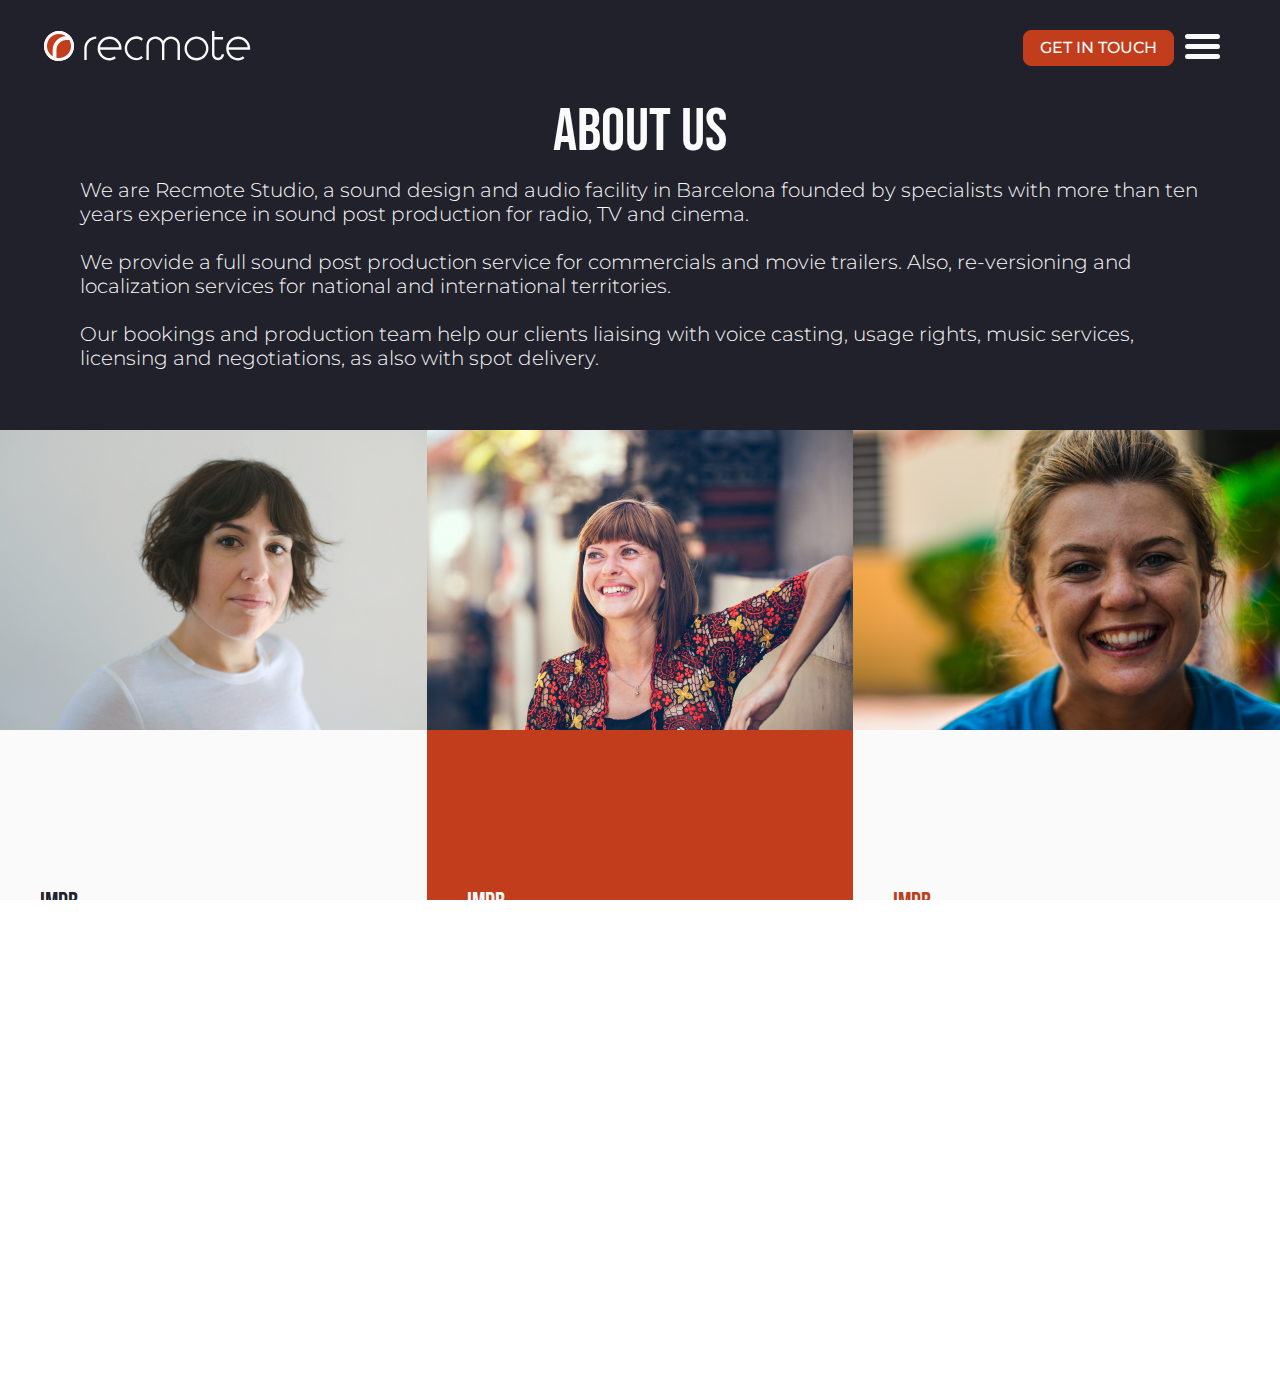
==== commit 8e1294d2: "linter and final tweaks" ====
--- a/pages/about-us.html
+++ b/pages/about-us.html
@@ -65,8 +65,8 @@
     <header class="header header-black ">
         <div class="header-left">
             <div class="header-left-logo-shape">
-                <a href="../index.html">
-                    <img src="../assets/logo.svg" alt="recmote logo">
+                <a class="header-left-logo-shape-link" href="../index.html">
+                    <img class="header-left-logo-shape-image" src="../assets/logo.svg" alt="recmote logo">
                 </a>
             </div>
             <div class="header-left-logo-text">
@@ -77,7 +77,7 @@
         </div>
         <div class="header-right">
             <div class="header-right-button">
-                <a class="get-in-touch" href="../pages/get-in-touch.html"> Get in touch </a>
+                <a class="get-in-touch-small" href="../pages/get-in-touch.html"> Get in touch </a>
             </div>
 
 
@@ -94,7 +94,6 @@
 
     <!-- about us section-->
     <section class="about-us" id="top-of-page">
-
         <div class="about-us-title">
             <h1 class="about-us-title-text"> About us </h1>
             <p class="about-us-title-description">We are Recmote Studio, a sound design and audio facility in Barcelona
@@ -215,7 +214,7 @@
             </div>
         </div>
         <div class="about-us-cta">
-            <a class="get-in-touch" href="../pages/get-in-touch.html"> Get in touch </a>
+            <a class="get-in-touch-small" href="../pages/get-in-touch.html"> Get in touch </a>
         </div>
     </section>
 
@@ -224,7 +223,7 @@
     <footer class="footer">
         <div class="footer-head">
             <div class="footer-head-left">
-                <img src="../assets/recmote-studio.svg" alt="recmote studio logo text">
+                <img class="footer-head-left-img" src="../assets/recmote-studio.svg" alt="recmote studio logo text">
             </div>
             <div class="footer-head-right">
                 <div class="footer-head-right-text">
--- a/css/style.css
+++ b/css/style.css
@@ -1,20 +1,16 @@
 @import url("https://fonts.googleapis.com/css2?family=Bebas+Neue&family=Montserrat:wght@200;300;400;500;700;900&display=swap");
-/*
---- RESETS START ---
-*/
 body,
 html {
-  margin: 0;
-  padding: 0;
-  height: 100%;
-  width: 100%;
-  color: #8083a3;
+  color: #fafafa;
   font-family: "Montserrat", sans-serif;
   font-style: normal;
-  font-weight: 400;
-  color: #fafafa;
+  font-weight: 300;
+  height: 100%;
+  margin: 0;
   overflow-x: hidden;
+  padding: 0;
   scroll-behavior: smooth;
+  width: 100%;
 }
 
 p {
@@ -30,12 +26,12 @@
 h6 {
   font-family: "Montserrat", sans-serif;
   font-weight: 400;
-  padding: 0;
   margin: 0;
+  -webkit-margin-after: 0;
+          margin-block-end: 0;
   -webkit-margin-before: 0;
           margin-block-start: 0;
-  -webkit-margin-after: 0;
-          margin-block-end: 0;
+  padding: 0;
 }
 
 button,
@@ -48,22 +44,11 @@
   text-decoration: underline;
 }
 
-.unselectable {
-  -webkit-user-select: none;
-  /* Safari */
-  -moz-user-select: none;
-  /* Firefox */
-  -ms-user-select: none;
-  /* IE10+/Edge */
-  user-select: none;
-  /* Standard */
-}
-
 .main-container {
+  overflow-y: auto;
   position: absolute;
   top: 0;
   width: 100vw;
-  overflow-y: auto;
 }
 
 @-webkit-keyframes spin {
@@ -88,35 +73,24 @@
   }
 }
 
-/*
---- RESETS END ---
-*/
-/*
---- MAIN PAGE START ---
-*/
 .video-background {
-  /* class name used in javascript too */
+  height: 100vh;
+  left: 0;
+  position: absolute;
+  top: 0;
   width: 100vw;
-  /* width needs to be set to 100% */
+  z-index: -1;
+}
+
+.video-bg-overlay {
+  background: #21212b;
   height: 100vh;
-  /* height needs to be set to 100% */
+  left: 0;
+  opacity: 0.6;
   position: absolute;
-  left: 0;
   top: 0;
-  z-index: -1;
-}
-
-.video-bg-overlay {
   width: 100vw;
-  /* width needs to be set to 100% */
-  height: 100vh;
-  /* height needs to be set to 100% */
-  position: absolute;
-  left: 0;
-  top: 0;
   z-index: 0;
-  background: #21212b;
-  opacity: 0.4;
 }
 
 .video-modal {
@@ -124,10 +98,6 @@
 }
 
 .main-video-wrapper {
-  width: 100%;
-  height: 80vh;
-  overflow: hidden;
-  position: relative;
   display: -webkit-box;
   display: -ms-flexbox;
   display: flex;
@@ -135,38 +105,41 @@
   -webkit-box-direction: normal;
       -ms-flex-direction: column;
           flex-direction: column;
+  height: 70vh;
+  overflow: hidden;
+  position: relative;
+  width: 100%;
 }
 
 @media (min-width: 768px) {
   .main-video-wrapper {
+    height: 100vh;
     width: 100%;
-    height: 100vh;
   }
 }
 
 .header {
+  -webkit-box-align: center;
+      -ms-flex-align: center;
+          align-items: center;
+  -webkit-box-sizing: border-box;
+          box-sizing: border-box;
+  display: -webkit-box;
+  display: -ms-flexbox;
+  display: flex;
+  height: 48px;
+  -webkit-box-pack: justify;
+      -ms-flex-pack: justify;
+          justify-content: space-between;
+  left: 0;
+  padding: 16px 24px;
   position: -webkit-sticky;
   position: sticky;
   top: 0;
-  left: 0;
-  display: -webkit-box;
-  display: -ms-flexbox;
-  display: flex;
-  height: 48px;
-  -webkit-box-sizing: border-box;
-          box-sizing: border-box;
-  width: 100%;
-  display: flex;
-  -webkit-box-align: center;
-      -ms-flex-align: center;
-          align-items: center;
-  -webkit-box-pack: justify;
-      -ms-flex-pack: justify;
-          justify-content: space-between;
-  padding: 16px 24px;
-  z-index: 2;
   -webkit-transition: 0.2s;
   transition: 0.2s;
+  width: 100%;
+  z-index: 2;
 }
 
 @media (min-width: 768px) {
@@ -189,16 +162,16 @@
 }
 
 .header-left {
-  display: -webkit-box;
-  display: -ms-flexbox;
-  display: flex;
-  -webkit-box-align: center;
-      -ms-flex-align: center;
-          align-items: center;
+  -webkit-box-align: center;
+      -ms-flex-align: center;
+          align-items: center;
+  display: -webkit-box;
+  display: -ms-flexbox;
+  display: flex;
 }
 
 .header-left-logo-shape {
-  margin-right: 5px;
+  margin-right: 6px;
 }
 
 @media (min-width: 768px) {
@@ -207,93 +180,93 @@
   }
 }
 
-.header-left-logo-shape a {
+.header-left-logo-shape-link {
+  height: 16px;
+  max-height: 16px;
+  max-width: 16px;
+  min-height: 16px;
+  min-width: 16px;
   width: 16px;
+}
+
+@media (min-width: 768px) {
+  .header-left-logo-shape-link {
+    height: 30px;
+    max-height: 30px;
+    max-width: 30px;
+    min-height: 30px;
+    min-width: 30px;
+    width: 30px;
+  }
+}
+
+.header-left-logo-shape-image {
+  height: 16px;
+  max-height: 16px;
+  max-width: 16px;
+  min-height: 16px;
   min-width: 16px;
-  max-width: 16px;
+  width: 16px;
+}
+
+@media (min-width: 768px) {
+  .header-left-logo-shape-image {
+    height: 30px;
+    max-height: 30px;
+    max-width: 30px;
+    min-height: 30px;
+    min-width: 30px;
+    width: 30px;
+  }
+}
+
+.header-left-logo-text a {
   height: 16px;
+  max-height: 16px;
+  max-width: 89px;
   min-height: 16px;
+  min-width: 89px;
+  width: 89px;
+}
+
+@media (min-width: 768px) {
+  .header-left-logo-text a {
+    height: 30px;
+    max-height: 30px;
+    max-width: 167px;
+    min-height: 30px;
+    min-width: 167px;
+    width: 167px;
+  }
+}
+
+.header-left-logo-text img {
+  height: 16px;
   max-height: 16px;
-}
-
-@media (min-width: 768px) {
-  .header-left-logo-shape a {
-    width: 30px;
-    min-width: 30px;
-    max-width: 30px;
+  max-width: 89px;
+  min-height: 16px;
+  min-width: 89px;
+  width: 89px;
+}
+
+@media (min-width: 768px) {
+  .header-left-logo-text img {
     height: 30px;
+    max-height: 30px;
+    max-width: 167px;
     min-height: 30px;
-    max-height: 30px;
-  }
-}
-
-.header-left-logo-shape img {
-  width: 16px;
-  min-width: 16px;
-  max-width: 16px;
-  height: 16px;
-  min-height: 16px;
-  max-height: 16px;
-}
-
-@media (min-width: 768px) {
-  .header-left-logo-shape img {
-    width: 30px;
-    min-width: 30px;
-    max-width: 30px;
-    height: 30px;
-    min-height: 30px;
-    max-height: 30px;
-  }
-}
-
-.header-left-logo-text a {
-  width: 89px;
-  min-width: 89px;
-  max-width: 89px;
-  height: 16px;
-  min-height: 16px;
-  max-height: 16px;
-}
-
-@media (min-width: 768px) {
-  .header-left-logo-text a {
+    min-width: 167px;
     width: 167px;
-    min-width: 167px;
-    max-width: 167px;
-    height: 30px;
-    min-height: 30px;
-    max-height: 30px;
-  }
-}
-
-.header-left-logo-text img {
-  width: 83px;
-  min-width: 83px;
-  max-width: 83px;
-  height: 15px;
-  min-height: 15px;
-  max-height: 15px;
-}
-
-@media (min-width: 768px) {
-  .header-left-logo-text img {
-    width: 167px;
-    min-width: 167px;
-    max-width: 167px;
-    height: 30px;
-    min-height: 30px;
-    max-height: 30px;
   }
 }
 
 .header-right {
-  display: -webkit-box;
-  display: -ms-flexbox;
-  display: flex;
-  -webkit-box-align: center;
-      -ms-flex-align: center;
-          align-items: center;
+  -webkit-box-align: center;
+      -ms-flex-align: center;
+          align-items: center;
+  display: -webkit-box;
+  display: -ms-flexbox;
+  display: flex;
 }
 
 .header-right-button {
@@ -303,95 +276,163 @@
 @media (min-width: 768px) {
   .header-right-button {
     display: block;
-    margin-right: 68px;
+    margin-right: 62px;
+  }
+}
+
+.header-right-button-home {
+  display: none;
+}
+
+@media (min-width: 768px) {
+  .header-right-button-home {
+    display: block;
+    margin-right: 77px;
   }
 }
 
 .header-right-hamburger-wrapper {
   position: absolute;
+  right: 24px;
   top: 16px;
-  right: 24px;
   z-index: 5;
 }
 
 @media (min-width: 768px) {
   .header-right-hamburger-wrapper {
+    right: 60px;
     top: 34px;
-    right: 60px;
   }
 }
 
 .get-in-touch {
+  -webkit-box-align: center;
+      -ms-flex-align: center;
+          align-items: center;
+  background-color: #c13d1c;
+  border: 1px solid #c13d1c;
   border-radius: 8px;
-  height: 44px;
-  min-height: 44px;
-  max-height: 44px;
-  min-width: 152px;
   -webkit-box-sizing: border-box;
           box-sizing: border-box;
-  font-size: 16px;
-  line-height: 20px;
-  display: -webkit-box;
-  display: -ms-flexbox;
-  display: flex;
-  -webkit-box-align: center;
-      -ms-flex-align: center;
-          align-items: center;
+  color: #fafafa;
+  cursor: pointer;
+  display: -webkit-box;
+  display: -ms-flexbox;
+  display: flex;
+  font-size: 20px;
+  font-weight: 500;
+  height: 52px;
   -webkit-box-pack: center;
       -ms-flex-pack: center;
           justify-content: center;
-  font-weight: 500;
+  line-height: 24px;
+  max-height: 52px;
+  min-height: 52px;
+  min-width: 152px;
+  padding: 15px 32px;
   text-transform: uppercase;
-  padding: 16px 12px;
-  color: #fafafa;
+  -webkit-transition: 0.2s;
+  transition: 0.2s;
+}
+
+.get-in-touch:link {
   background-color: #c13d1c;
   border: 1px solid #c13d1c;
-  cursor: pointer;
-  -webkit-transition: 0.2s;
-  transition: 0.2s;
-  /* visited link */
-}
-
-.get-in-touch a:link {
   color: #fafafa;
+}
+
+.get-in-touch:visited {
+  background-color: #c13d1c;
   border: 1px solid #c13d1c;
-  background-color: #c13d1c;
-}
-
-.get-in-touch a:visited {
   color: #fafafa;
-  border: 1px solid #c13d1c;
-  background-color: #c13d1c;
 }
 
 .get-in-touch:hover {
   background-color: #fafafa;
+  border: 1px solid #c13d1c;
   color: #c13d1c;
-  border: 1px solid #c13d1c;
 }
 
 .get-in-touch:active {
   background-color: #f4e7e4;
+  border: 1px solid #c13d1c;
   color: #c13d1c;
-  border: 1px solid #c13d1c;
 }
 
 .get-in-touch-hidden {
   display: none;
 }
 
-.get-in-touch-mobile-wrapper {
-  display: -webkit-box;
-  display: -ms-flexbox;
-  display: flex;
-  -webkit-box-align: center;
-      -ms-flex-align: center;
-          align-items: center;
+.get-in-touch-small {
+  -webkit-box-align: center;
+      -ms-flex-align: center;
+          align-items: center;
+  background-color: #c13d1c;
+  border: 1px solid #c13d1c;
+  border-radius: 8px;
+  -webkit-box-sizing: border-box;
+          box-sizing: border-box;
+  color: #fafafa;
+  cursor: pointer;
+  display: -webkit-box;
+  display: -ms-flexbox;
+  display: flex;
+  font-size: 16px;
+  font-weight: 500;
+  height: 36px;
   -webkit-box-pack: center;
       -ms-flex-pack: center;
           justify-content: center;
-  width: 100%;
+  line-height: 20px;
+  max-height: 36px;
+  min-height: 36px;
+  min-width: 103px;
+  padding: 8px 16px;
+  text-transform: uppercase;
+  -webkit-transition: 0.2s;
+  transition: 0.2s;
+}
+
+.get-in-touch-small:link {
+  background-color: #c13d1c;
+  border: 1px solid #c13d1c;
+  color: #fafafa;
+}
+
+.get-in-touch-small:visited {
+  background-color: #c13d1c;
+  border: 1px solid #c13d1c;
+  color: #fafafa;
+}
+
+.get-in-touch-small:hover {
+  background-color: #fafafa;
+  border: 1px solid #c13d1c;
+  color: #c13d1c;
+}
+
+.get-in-touch-small:active {
+  background-color: #f4e7e4;
+  border: 1px solid #c13d1c;
+  color: #c13d1c;
+}
+
+.get-in-touch-small-hidden {
+  display: none;
+}
+
+.get-in-touch-mobile-wrapper {
+  -webkit-box-align: center;
+      -ms-flex-align: center;
+          align-items: center;
+  display: -webkit-box;
+  display: -ms-flexbox;
+  display: flex;
+  -webkit-box-pack: center;
+      -ms-flex-pack: center;
+          justify-content: center;
   margin-top: 24px;
+  width: 100%;
 }
 
 @media (min-width: 768px) {
@@ -401,9 +442,11 @@
 }
 
 .main-title {
-  height: calc(- 100vh - 48px - 118px);
-  width: 100%;
+  -webkit-box-align: start;
+      -ms-flex-align: start;
+          align-items: flex-start;
+  -webkit-box-sizing: border-box;
+          box-sizing: border-box;
   display: -webkit-box;
   display: -ms-flexbox;
   display: flex;
@@ -411,40 +454,39 @@
   -webkit-box-direction: normal;
       -ms-flex-direction: column;
           flex-direction: column;
-  -webkit-box-align: start;
-      -ms-flex-align: start;
-          align-items: flex-start;
+  height: calc(+ 100vh - 48px - 118px);
   -webkit-box-pack: center;
       -ms-flex-pack: center;
           justify-content: center;
   padding: 24px;
-  -webkit-box-sizing: border-box;
-          box-sizing: border-box;
   -webkit-transition: 0.2s;
   transition: 0.2s;
+  width: 100%;
   z-index: 1;
 }
 
 @media (min-width: 768px) {
   .main-title {
-    margin-top: 96px;
-    height: calc(100vh - 96px - 118px);
-    padding: 0;
     -webkit-box-align: center;
         -ms-flex-align: center;
             align-items: center;
+    height: calc(100vh - 96px - 118px);
+    margin-top: 96px;
+    padding: 0;
   }
 }
 
 .main-title-text {
-  height: auto;
+  display: none;
   font-family: "Bebas Neue", cursive;
+  font-size: 130px;
   font-style: normal;
   font-weight: 400;
-  font-size: 130px;
-  line-height: 156px;
+  height: auto;
+  line-height: 80px;
+  margin-bottom: 20px;
   text-align: left;
-  display: none;
 }
 
 @media (min-width: 768px) {
@@ -454,12 +496,12 @@
 }
 
 .main-title-text-mobile {
+  display: block;
   font-family: "Bebas Neue", cursive;
+  font-size: 57px;
   font-style: normal;
-  font-size: 57px;
   line-height: 54px;
   text-align: left;
-  display: block;
 }
 
 @media (min-width: 768px) {
@@ -470,9 +512,9 @@
 
 .main-title-description {
   font-size: 20px;
+  font-style: normal;
+  font-weight: 400;
   line-height: 24px;
-  font-weight: 400;
-  font-style: normal;
   text-align: left;
 }
 
@@ -485,18 +527,18 @@
 }
 
 .main-chevron-wrapper {
-  height: 118px;
-  margin-bottom: 65px;
+  -webkit-box-align: center;
+      -ms-flex-align: center;
+          align-items: center;
   -webkit-box-sizing: border-box;
           box-sizing: border-box;
-  width: 100%;
-  -webkit-box-align: center;
-      -ms-flex-align: center;
-          align-items: center;
+  display: none;
+  height: 118px;
   -webkit-box-pack: center;
       -ms-flex-pack: center;
           justify-content: center;
-  display: none;
+  margin-bottom: 65px;
+  width: 100%;
   z-index: 1;
 }
 
@@ -509,61 +551,53 @@
 }
 
 .main-chevron-wrapper img {
+  cursor: pointer;
   height: 53px;
+  max-height: 53px;
+  max-width: 53px;
   min-height: 53px;
-  max-height: 53px;
+  min-width: 53px;
   width: 53px;
-  min-width: 53px;
-  max-width: 53px;
-  cursor: pointer;
-}
-
-/*
---- MAIN PAGE END ---
-*/
-/*
---- SIDEDRAWER START ---
-*/
+}
+
 .sidedrawer {
-  width: 100vw;
+  -webkit-box-sizing: border-box;
+          box-sizing: border-box;
+  display: none;
   height: 100%;
   position: absolute;
   top: 0;
-  display: none;
+  width: 100vw;
   z-index: 3;
+}
+
+.sidedrawer-active {
+  display: block;
+}
+
+.sidedrawer-backdrop {
   -webkit-box-sizing: border-box;
           box-sizing: border-box;
-}
-
-.sidedrawer-active {
-  display: block;
-}
-
-.sidedrawer-backdrop {
   display: none;
+}
+
+@media (min-width: 768px) {
+  .sidedrawer-backdrop {
+    background: #21212b;
+    display: block;
+    height: 100%;
+    opacity: 0.6 !important;
+    width: 100vw;
+  }
+}
+
+.sidedrawer-menu {
+  -webkit-box-align: center;
+      -ms-flex-align: center;
+          align-items: center;
+  background-color: #fafafa;
   -webkit-box-sizing: border-box;
           box-sizing: border-box;
-}
-
-@media (min-width: 768px) {
-  .sidedrawer-backdrop {
-    width: 100vw;
-    height: 100%;
-    display: block;
-    background: #21212b;
-    opacity: 0.6 !important;
-  }
-}
-
-.sidedrawer-menu {
-  position: absolute;
-  top: 0;
-  right: 0;
-  -webkit-box-sizing: border-box;
-          box-sizing: border-box;
-  width: 100%;
-  height: 100%;
-  background-color: #fafafa;
   display: -webkit-box;
   display: -ms-flexbox;
   display: flex;
@@ -571,67 +605,70 @@
   -webkit-box-direction: normal;
       -ms-flex-direction: column;
           flex-direction: column;
-  -webkit-box-align: center;
-      -ms-flex-align: center;
-          align-items: center;
+  height: 100%;
   -webkit-box-pack: center;
       -ms-flex-pack: center;
           justify-content: center;
+  padding: 28px;
+  position: absolute;
+  right: 0;
+  top: 0;
   -webkit-transition: 0.2s;
   transition: 0.2s;
+  width: 100%;
   z-index: 3;
-  padding: 28px;
 }
 
 @media (min-width: 768px) {
   .sidedrawer-menu {
+    display: block;
+    min-width: 480px;
+    padding: 62px 90px;
     width: 480px;
-    min-width: 480px;
-    display: block;
-    padding: 62px 90px;
   }
 }
 
 .sidedrawer-menu-top {
-  width: 100%;
-  display: -webkit-box;
-  display: -ms-flexbox;
-  display: flex;
-  -webkit-box-align: center;
-      -ms-flex-align: center;
-          align-items: center;
+  -webkit-box-align: center;
+      -ms-flex-align: center;
+          align-items: center;
+  display: -webkit-box;
+  display: -ms-flexbox;
+  display: flex;
   -webkit-box-pack: end;
       -ms-flex-pack: end;
           justify-content: flex-end;
+  width: 100%;
 }
 
 .sidedrawer-menu-top img {
+  cursor: pointer;
   height: 16px;
+  max-height: 16px;
+  max-width: 16px;
   min-height: 16px;
-  max-height: 16px;
+  min-width: 16px;
   width: 16px;
-  min-width: 16px;
-  max-width: 16px;
-  cursor: pointer;
 }
 
 @media (min-width: 768px) {
   .sidedrawer-menu-top img {
-    height: 32px;
-    min-height: 32px;
-    max-height: 32px;
-    width: 32px;
-    min-width: 32px;
-    max-width: 32px;
     display: -webkit-box;
     display: -ms-flexbox;
     display: flex;
+    height: 32px;
+    max-height: 32px;
+    max-width: 32px;
+    min-height: 32px;
+    min-width: 32px;
+    width: 32px;
   }
 }
 
 .sidedrawer-menu-body {
-  width: 100%;
-  height: 100%;
+  -webkit-box-align: center;
+      -ms-flex-align: center;
+          align-items: center;
   display: -webkit-box;
   display: -ms-flexbox;
   display: flex;
@@ -639,16 +676,17 @@
   -webkit-box-direction: normal;
       -ms-flex-direction: column;
           flex-direction: column;
-  -webkit-box-align: center;
-      -ms-flex-align: center;
-          align-items: center;
+  height: 100%;
   -webkit-box-pack: center;
       -ms-flex-pack: center;
           justify-content: center;
+  width: 100%;
 }
 
 .sidedrawer-menu-body-items {
-  list-style: none;
+  -webkit-box-align: center;
+      -ms-flex-align: center;
+          align-items: center;
   display: -webkit-box;
   display: -ms-flexbox;
   display: flex;
@@ -656,15 +694,13 @@
   -webkit-box-direction: normal;
       -ms-flex-direction: column;
           flex-direction: column;
-  -webkit-box-align: center;
-      -ms-flex-align: center;
-          align-items: center;
   -webkit-box-pack: center;
       -ms-flex-pack: center;
           justify-content: center;
+  list-style: none;
   margin: 0;
+  margin-bottom: 5px;
   padding: 0;
-  margin-bottom: 5px;
 }
 
 @media (min-width: 768px) {
@@ -674,15 +710,15 @@
 }
 
 .sidedrawer-menu-body-item-text {
+  color: #21212b;
+  cursor: pointer;
   font-family: "Bebas Neue", cursive;
+  font-size: 54px;
   font-style: normal;
   font-weight: 400;
-  color: #21212b;
+  line-height: 65px;
+  text-decoration: none;
   text-transform: uppercase;
-  text-decoration: none;
-  font-size: 54px;
-  line-height: 65px;
-  cursor: pointer;
 }
 
 @media (min-width: 768px) {
@@ -701,17 +737,17 @@
 }
 
 .sidedrawer-menu-body-language {
-  display: -webkit-box;
-  display: -ms-flexbox;
-  display: flex;
-  -webkit-box-align: center;
-      -ms-flex-align: center;
-          align-items: center;
+  -webkit-box-align: center;
+      -ms-flex-align: center;
+          align-items: center;
+  display: -webkit-box;
+  display: -ms-flexbox;
+  display: flex;
   -webkit-box-pack: justify;
       -ms-flex-pack: justify;
           justify-content: space-between;
-  width: 100%;
   max-width: 218px;
+  width: 100%;
 }
 
 @media (min-width: 768px) {
@@ -721,11 +757,11 @@
 }
 
 .sidedrawer-menu-body-language-item {
+  color: #21212b;
+  cursor: pointer;
+  font-size: 24px;
   font-weight: 500;
-  color: #21212b;
-  font-size: 24px;
   line-height: 29px;
-  cursor: pointer;
 }
 
 .sidedrawer-menu-body-language-item:hover {
@@ -743,49 +779,46 @@
   color: #c13d1c !important;
 }
 
-/*
---- SIDEDRAWER END ---
-*/
-/*
---- FEATURED WORK START ---
-*/
 .featured-work {
   background-color: #21212b;
 }
 
 .featured-work-title {
+  -webkit-box-align: center;
+      -ms-flex-align: center;
+          align-items: center;
+  -webkit-box-sizing: border-box;
+          box-sizing: border-box;
+  color: #fafafa;
+  display: -webkit-box;
+  display: -ms-flexbox;
+  display: flex;
   font-family: "Bebas Neue", cursive;
+  font-size: 30px;
   font-style: normal;
   font-weight: 400;
-  text-transform: uppercase;
-  width: 100%;
-  font-size: 30px;
-  line-height: 36px;
-  text-align: center;
-  color: #fafafa;
-  padding: 20px 24px;
-  -webkit-box-sizing: border-box;
-          box-sizing: border-box;
-  display: -webkit-box;
-  display: -ms-flexbox;
-  display: flex;
-  -webkit-box-align: center;
-      -ms-flex-align: center;
-          align-items: center;
   -webkit-box-pack: center;
       -ms-flex-pack: center;
           justify-content: center;
+  line-height: 36px;
+  padding: 20px 24px;
+  text-align: center;
+  text-transform: uppercase;
+  width: 100%;
 }
 
 @media (min-width: 768px) {
   .featured-work-title {
-    padding: 20px 140px;
     font-size: 60px;
     line-height: 72px;
+    padding: 20px 140px;
   }
 }
 
 .featured-work-commercials {
+  -webkit-box-align: center;
+      -ms-flex-align: center;
+          align-items: center;
   display: -webkit-box;
   display: -ms-flexbox;
   display: flex;
@@ -793,16 +826,15 @@
   -webkit-box-direction: normal;
       -ms-flex-direction: column;
           flex-direction: column;
-  -webkit-box-align: center;
-      -ms-flex-align: center;
-          align-items: center;
   -webkit-box-pack: start;
       -ms-flex-pack: start;
           justify-content: flex-start;
 }
 
 .featured-work-commercials-row {
-  width: 100%;
+  -webkit-box-align: center;
+      -ms-flex-align: center;
+          align-items: center;
   display: -webkit-box;
   display: -ms-flexbox;
   display: flex;
@@ -810,9 +842,7 @@
   -webkit-box-direction: normal;
       -ms-flex-direction: column;
           flex-direction: column;
-  -webkit-box-align: center;
-      -ms-flex-align: center;
-          align-items: center;
+  width: 100%;
 }
 
 @media (min-width: 768px) {
@@ -825,43 +855,43 @@
 }
 
 .featured-work-commercials-row-item {
-  position: relative;
-  height: 300px;
   cursor: pointer;
   -webkit-box-flex: 1;
       -ms-flex: 1;
           flex: 1;
+  height: 300px;
+  position: relative;
 }
 
 .featured-work-commercials-row-item img {
-  width: 100%;
   height: 100%;
   -o-object-fit: cover;
      object-fit: cover;
+  width: 100%;
 }
 
 .featured-work-commercials-row-item-hover {
-  position: absolute;
-  top: 0;
-  left: 0;
-  width: 100%;
-  height: 100%;
-  padding: 24px;
+  -webkit-box-align: start;
+      -ms-flex-align: start;
+          align-items: flex-start;
   -webkit-box-sizing: border-box;
           box-sizing: border-box;
+  display: none;
   -webkit-box-orient: vertical;
   -webkit-box-direction: normal;
       -ms-flex-direction: column;
           flex-direction: column;
-  -webkit-box-align: start;
-      -ms-flex-align: start;
-          align-items: flex-start;
+  height: 100%;
   -webkit-box-pack: end;
       -ms-flex-pack: end;
           justify-content: flex-end;
-  display: none;
+  left: 0;
+  padding: 24px;
+  position: absolute;
+  top: 0;
   -webkit-transition: 0.2s;
   transition: 0.2s;
+  width: 100%;
 }
 
 .featured-work-commercials-row-item-hover-visible {
@@ -881,32 +911,32 @@
 }
 
 .featured-work-commercials-row-item-hover img {
+  height: 23px;
+  margin-bottom: 10px;
+  max-height: 23px;
+  max-width: 20px;
+  min-height: 23px;
+  min-width: 20px;
   width: 20px;
-  min-width: 20px;
-  max-width: 20px;
-  height: 23px;
-  min-height: 23px;
-  max-height: 23px;
-  margin-bottom: 10px;
 }
 
 @media (min-width: 768px) {
   .featured-work-commercials-row-item-hover img {
+    height: 30px;
+    margin-bottom: 15px;
+    max-height: 30px;
+    max-width: 25px;
+    min-height: 30px;
+    min-width: 25px;
     width: 25px;
-    min-width: 25px;
-    max-width: 25px;
-    height: 30px;
-    min-height: 30px;
-    max-height: 30px;
-    margin-bottom: 15px;
   }
 }
 
 .featured-work-commercials-row-item-hover-title {
   font-family: "Bebas Neue", cursive;
+  font-size: 30px;
   font-style: normal;
   font-weight: 400;
-  font-size: 30px;
   line-height: 36px;
   text-transform: uppercase;
 }
@@ -919,9 +949,9 @@
 }
 
 .featured-work-commercials-row-item-hover-description {
+  font-size: 16px;
   font-style: normal;
   font-weight: 400;
-  font-size: 16px;
   line-height: 20px;
 }
 
@@ -953,16 +983,18 @@
 
 @media (min-width: 768px) {
   .featured-work-divider {
+    background-color: #21212b;
     display: block;
     height: 60px;
+    max-height: 60px;
     min-height: 60px;
-    max-height: 60px;
-    background-color: #21212b;
   }
 }
 
 .featured-work-cta {
-  padding: 40px 24px;
+  -webkit-box-align: center;
+      -ms-flex-align: center;
+          align-items: center;
   display: -webkit-box;
   display: -ms-flexbox;
   display: flex;
@@ -970,12 +1002,10 @@
   -webkit-box-direction: normal;
       -ms-flex-direction: column;
           flex-direction: column;
-  -webkit-box-align: center;
-      -ms-flex-align: center;
-          align-items: center;
   -webkit-box-pack: center;
       -ms-flex-pack: center;
           justify-content: center;
+  padding: 40px 24px;
 }
 
 @media (min-width: 1025px) {
@@ -985,18 +1015,12 @@
   }
 }
 
-/*
---- FEATURED WORK END ---
-*/
-/*
---- FOOTER START ---
-*/
 .footer {
-  padding: 24px;
   background-color: #21212b;
-  width: 100%;
   -webkit-box-sizing: border-box;
           box-sizing: border-box;
+  padding: 24px;
+  width: 100%;
 }
 
 @media (min-width: 768px) {
@@ -1006,20 +1030,22 @@
 }
 
 .footer-head {
-  width: 100%;
-  display: -webkit-box;
-  display: -ms-flexbox;
-  display: flex;
-  -webkit-box-align: center;
-      -ms-flex-align: center;
-          align-items: center;
+  -webkit-box-align: end;
+      -ms-flex-align: end;
+          align-items: flex-end;
+  display: -webkit-box;
+  display: -ms-flexbox;
+  display: flex;
   -webkit-box-pack: justify;
       -ms-flex-pack: justify;
           justify-content: space-between;
+  width: 100%;
 }
 
 .footer-head-left {
-  min-height: 28px;
+  -webkit-box-align: end;
+      -ms-flex-align: end;
+          align-items: flex-end;
   display: -webkit-box;
   display: -ms-flexbox;
   display: flex;
@@ -1030,46 +1056,73 @@
   -webkit-box-pack: end;
       -ms-flex-pack: end;
           justify-content: flex-end;
-}
-
-.footer-head-left img {
-  width: 110px;
-  min-width: 110px;
-  max-width: 110px;
-  height: 13px;
-  min-height: 13px;
-  max-height: 13px;
-}
-
-@media (min-width: 768px) {
-  .footer-head-left img {
+  min-height: 28px;
+}
+
+.footer-head-left-img {
+  height: 14px;
+  margin-bottom: 10px;
+  max-height: 14px;
+  max-width: 111px;
+  min-height: 14px;
+  min-width: 111px;
+  width: 111px;
+}
+
+@media (min-width: 768px) {
+  .footer-head-left-img {
+    height: 18px;
+    margin-bottom: 10.43px;
+    max-height: 18px;
+    max-width: 150px;
+    min-height: 18px;
+    min-width: 150px;
     width: 150px;
-    min-width: 150px;
-    max-width: 150px;
-    height: 18px;
-    min-height: 18px;
-    max-height: 18px;
   }
 }
 
 .footer-head-right {
-  display: -webkit-box;
-  display: -ms-flexbox;
-  display: flex;
   -webkit-box-align: baseline;
       -ms-flex-align: baseline;
           align-items: baseline;
+  display: -webkit-box;
+  display: -ms-flexbox;
+  display: flex;
   -webkit-box-pack: start;
       -ms-flex-pack: start;
           justify-content: flex-start;
 }
 
+.footer-head-right-arrow {
+  margin-bottom: 7px;
+  margin-left: 10px;
+}
+
+@media (min-width: 768px) {
+  .footer-head-right-arrow {
+    margin-bottom: 8px;
+  }
+}
+
+.footer-head-right-arrow img {
+  height: 24px;
+  max-height: 24px;
+  max-width: 14px;
+  min-height: 24px;
+  min-width: 14px;
+  width: 14px;
+}
+
+.footer-head-right-text {
+  margin-bottom: 7px;
+}
+
 .footer-head-right-text a {
+  color: #fafafa;
+  font-size: 12px;
   font-style: normal;
   font-weight: 400;
-  font-size: 12px;
   line-height: 15px;
-  color: #fafafa;
 }
 
 @media (min-width: 768px) {
@@ -1079,39 +1132,25 @@
   }
 }
 
-.footer-head-right-arrow {
-  margin-left: 10px;
-}
-
-.footer-head-right-arrow img {
-  width: 14px;
-  min-width: 14px;
-  max-width: 14px;
-  height: 24px;
-  min-height: 24px;
-  max-height: 24px;
-}
-
 .footer-divider {
-  margin-top: 10px;
-  margin-bottom: 20px;
-  width: 100%;
+  background-color: #aeaeae;
   -webkit-box-sizing: border-box;
           box-sizing: border-box;
   height: 1px;
+  margin-bottom: 20px;
+  max-height: 1px;
   min-height: 1px;
-  max-height: 1px;
-  background-color: #aeaeae;
   opacity: 0.5;
+  width: 100%;
 }
 
 .footer-body {
-  display: -webkit-box;
-  display: -ms-flexbox;
-  display: flex;
   -webkit-box-align: start;
       -ms-flex-align: start;
           align-items: flex-start;
+  display: -webkit-box;
+  display: -ms-flexbox;
+  display: flex;
   -webkit-box-pack: justify;
       -ms-flex-pack: justify;
           justify-content: space-between;
@@ -1119,11 +1158,14 @@
 
 @media (min-width: 1025px) {
   .footer-body {
-    margin-bottom: 5px;
+    margin-bottom: 13px;
   }
 }
 
 .footer-body-left {
+  -webkit-box-align: start;
+      -ms-flex-align: start;
+          align-items: flex-start;
   display: -webkit-box;
   display: -ms-flexbox;
   display: flex;
@@ -1131,9 +1173,6 @@
   -webkit-box-direction: normal;
       -ms-flex-direction: row;
           flex-direction: row;
-  -webkit-box-align: start;
-      -ms-flex-align: start;
-          align-items: flex-start;
   -webkit-box-pack: justify;
       -ms-flex-pack: justify;
           justify-content: space-between;
@@ -1151,45 +1190,49 @@
 }
 
 .footer-body-left-row {
-  display: -webkit-box;
-  display: -ms-flexbox;
-  display: flex;
   -webkit-box-align: start;
       -ms-flex-align: start;
           align-items: flex-start;
-  -webkit-box-pack: start;
-      -ms-flex-pack: start;
-          justify-content: flex-start;
-  margin-bottom: 16px;
+  display: -webkit-box;
+  display: -ms-flexbox;
+  display: flex;
   -webkit-box-orient: vertical;
   -webkit-box-direction: normal;
       -ms-flex-direction: column;
           flex-direction: column;
+  -webkit-box-pack: start;
+      -ms-flex-pack: start;
+          justify-content: flex-start;
+  margin-bottom: 10px;
 }
 
 @media (min-width: 1025px) {
   .footer-body-left-row {
+    -webkit-box-align: end;
+        -ms-flex-align: end;
+            align-items: flex-end;
     -webkit-box-orient: horizontal;
     -webkit-box-direction: normal;
         -ms-flex-direction: row;
             flex-direction: row;
-    -webkit-box-align: end;
-        -ms-flex-align: end;
-            align-items: flex-end;
     -webkit-box-pack: center;
         -ms-flex-pack: center;
             justify-content: center;
   }
 }
 
+.footer-body-left-row:last-child {
+  margin-bottom: 0;
+}
+
 .footer-body-left-row-title {
+  color: #fafafa;
+  font-size: 14px;
   font-style: normal;
   font-weight: 400;
-  font-size: 14px;
   line-height: 17px;
-  color: #fafafa;
+  margin-bottom: 20px;
   margin-right: 0;
-  margin-bottom: 20px;
   min-width: 85px;
 }
 
@@ -1197,39 +1240,39 @@
   .footer-body-left-row-title {
     font-size: 16px;
     line-height: 20px;
+    margin-bottom: 0;
     margin-right: 32px;
-    margin-bottom: 0;
   }
 }
 
 .footer-body-left-row-items {
-  display: -webkit-box;
-  display: -ms-flexbox;
-  display: flex;
   -webkit-box-align: start;
       -ms-flex-align: start;
           align-items: flex-start;
+  display: -webkit-box;
+  display: -ms-flexbox;
+  display: flex;
+  -webkit-box-orient: vertical;
+  -webkit-box-direction: normal;
+      -ms-flex-direction: column;
+          flex-direction: column;
   -webkit-box-pack: start;
       -ms-flex-pack: start;
           justify-content: flex-start;
   list-style: none;
   margin: 0;
   padding: 0;
-  -webkit-box-orient: vertical;
-  -webkit-box-direction: normal;
-      -ms-flex-direction: column;
-          flex-direction: column;
 }
 
 @media (min-width: 1025px) {
   .footer-body-left-row-items {
+    -webkit-box-align: center;
+        -ms-flex-align: center;
+            align-items: center;
     -webkit-box-orient: horizontal;
     -webkit-box-direction: normal;
         -ms-flex-direction: row;
             flex-direction: row;
-    -webkit-box-align: center;
-        -ms-flex-align: center;
-            align-items: center;
     -webkit-box-pack: center;
         -ms-flex-pack: center;
             justify-content: center;
@@ -1238,17 +1281,17 @@
 
 .footer-body-left-row-item {
   margin: 0;
-  padding: 0;
+  margin-bottom: 12px;
   margin-left: 0;
   margin-right: 0;
-  margin-bottom: 12px;
+  padding: 0;
 }
 
 @media (min-width: 1025px) {
   .footer-body-left-row-item {
+    margin-bottom: 0;
     margin-left: 12px;
     margin-right: 12px;
-    margin-bottom: 0;
   }
 }
 
@@ -1261,11 +1304,11 @@
 }
 
 .footer-body-left-row-item a {
+  color: #aeaeae;
+  font-size: 12px;
   font-style: normal;
   font-weight: 400;
-  font-size: 12px;
   line-height: 15px;
-  color: #aeaeae;
 }
 
 @media (min-width: 1025px) {
@@ -1276,14 +1319,14 @@
 }
 
 .footer-body-right {
+  -webkit-box-align: end;
+      -ms-flex-align: end;
+          align-items: flex-end;
   display: none;
   -webkit-box-orient: vertical;
   -webkit-box-direction: normal;
       -ms-flex-direction: column;
           flex-direction: column;
-  -webkit-box-align: end;
-      -ms-flex-align: end;
-          align-items: flex-end;
 }
 
 @media (min-width: 1025px) {
@@ -1295,12 +1338,12 @@
 }
 
 .footer-body-right a {
+  color: #aeaeae;
+  font-size: 16px;
   font-style: normal;
   font-weight: 400;
-  font-size: 16px;
   line-height: 22px;
   text-align: right;
-  color: #fafafa;
 }
 
 .footer-media {
@@ -1358,6 +1401,9 @@
 }
 
 .footer-footer {
+  -webkit-box-align: center;
+      -ms-flex-align: center;
+          align-items: center;
   display: -webkit-box;
   display: -ms-flexbox;
   display: flex;
@@ -1365,9 +1411,6 @@
   -webkit-box-direction: normal;
       -ms-flex-direction: column;
           flex-direction: column;
-  -webkit-box-align: center;
-      -ms-flex-align: center;
-          align-items: center;
   -webkit-box-pack: center;
       -ms-flex-pack: center;
           justify-content: center;
@@ -1378,11 +1421,11 @@
 }
 
 .footer-footer-row span {
+  color: #aeaeae;
+  font-size: 12px;
   font-style: normal;
   font-weight: 400;
-  font-size: 12px;
   line-height: 15px;
-  color: #fafafa;
 }
 
 @media (min-width: 768px) {
@@ -1393,27 +1436,24 @@
 }
 
 .footer-footer-row span img {
+  height: 13px;
+  margin: 0 5px;
+  max-height: 13px;
+  max-width: 13px;
+  min-height: 13px;
+  min-width: 13px;
   width: 13px;
-  min-width: 13px;
-  max-width: 13px;
-  height: 13px;
-  min-height: 13px;
-  max-height: 13px;
-  margin: 0 5px;
-}
-
-/*
---- FOOTER END ---
-*/
-/*
---- ABOUT US START ---
-*/
+}
+
 .about-us {
-  width: 100%;
   background-color: #21212b;
+  width: 100%;
 }
 
 .about-us-title {
+  -webkit-box-align: center;
+      -ms-flex-align: center;
+          align-items: center;
   display: -webkit-box;
   display: -ms-flexbox;
   display: flex;
@@ -1421,40 +1461,37 @@
   -webkit-box-direction: normal;
       -ms-flex-direction: column;
           flex-direction: column;
-  -webkit-box-align: center;
-      -ms-flex-align: center;
-          align-items: center;
   -webkit-box-pack: center;
       -ms-flex-pack: center;
           justify-content: center;
-  padding: 0 24px 24px 24px;
+  padding: 0 24px 24px;
 }
 
 @media (min-width: 768px) {
   .about-us-title {
-    padding: 0 80px 60px 80px;
+    padding: 0 80px 60px;
   }
 }
 
 .about-us-title-text {
   font-family: "Bebas Neue", cursive;
+  font-size: 30px;
   font-weight: 400;
-  font-size: 30px;
   line-height: 36px;
+  margin: 8px 0 15px;
 }
 
 @media (min-width: 768px) {
   .about-us-title-text {
     font-size: 60px;
     line-height: 72px;
-    margin-bottom: 10px;
+    margin: 0 0 10px;
   }
 }
 
 .about-us-title-description {
   font-size: 16px;
   line-height: 20px;
-  max-width: 1160px;
 }
 
 @media (min-width: 768px) {
@@ -1465,6 +1502,10 @@
 }
 
 .about-us-team {
+  -webkit-box-align: center;
+      -ms-flex-align: center;
+          align-items: center;
+  background-color: #21212b;
   display: -webkit-box;
   display: -ms-flexbox;
   display: flex;
@@ -1472,13 +1513,9 @@
   -webkit-box-direction: normal;
       -ms-flex-direction: column;
           flex-direction: column;
-  -webkit-box-align: center;
-      -ms-flex-align: center;
-          align-items: center;
   -webkit-box-pack: start;
       -ms-flex-pack: start;
           justify-content: flex-start;
-  background-color: #21212b;
 }
 
 @media (min-width: 768px) {
@@ -1488,7 +1525,9 @@
 }
 
 .about-us-team-row {
-  width: 100%;
+  -webkit-box-align: center;
+      -ms-flex-align: center;
+          align-items: center;
   display: -webkit-box;
   display: -ms-flexbox;
   display: flex;
@@ -1496,9 +1535,7 @@
   -webkit-box-direction: normal;
       -ms-flex-direction: column;
           flex-direction: column;
-  -webkit-box-align: center;
-      -ms-flex-align: center;
-          align-items: center;
+  width: 100%;
 }
 
 @media (min-width: 768px) {
@@ -1511,13 +1548,13 @@
 }
 
 .about-us-team-row-item {
-  position: relative;
-  height: 300px;
   cursor: pointer;
-  min-width: 100%;
   -webkit-box-flex: 1;
       -ms-flex: 1;
           flex: 1;
+  height: 300px;
+  min-width: 100%;
+  position: relative;
 }
 
 @media (min-width: 768px) {
@@ -1527,22 +1564,21 @@
 }
 
 .about-us-team-row-item a {
-  width: 100%;
   height: 100%;
+  width: 100%;
 }
 
 .about-us-team-row-item img {
-  width: 100%;
   height: 100%;
   -o-object-fit: cover;
      object-fit: cover;
+  width: 100%;
 }
 
 .about-us-team-row-item-static {
-  min-width: 100%;
-  width: 100%;
-  height: 100%;
-  padding: 25px;
+  -webkit-box-align: start;
+      -ms-flex-align: start;
+          align-items: flex-start;
   -webkit-box-sizing: border-box;
           box-sizing: border-box;
   display: -webkit-box;
@@ -1552,103 +1588,103 @@
   -webkit-box-direction: normal;
       -ms-flex-direction: column;
           flex-direction: column;
+  height: 100%;
+  -webkit-box-pack: end;
+      -ms-flex-pack: end;
+          justify-content: flex-end;
+  min-width: 100%;
+  padding: 25px;
+  width: 100%;
+}
+
+@media (min-width: 768px) {
+  .about-us-team-row-item-static {
+    padding: 40px;
+  }
+}
+
+.about-us-team-row-item-static-web {
+  font-family: "Bebas Neue", cursive;
+  font-size: 20px;
+  font-style: normal;
+  font-weight: 400;
+  line-height: 23px;
+}
+
+@media (min-width: 768px) {
+  .about-us-team-row-item-static-web {
+    font-size: 25px;
+    line-height: 30px;
+  }
+}
+
+.about-us-team-row-item-static-title {
+  font-family: "Bebas Neue", cursive;
+  font-size: 30px;
+  font-style: normal;
+  font-weight: 400;
+  line-height: 36px;
+  text-transform: uppercase;
+}
+
+@media (min-width: 768px) {
+  .about-us-team-row-item-static-title {
+    font-size: 40px;
+    line-height: 48px;
+  }
+}
+
+.about-us-team-row-item-static-description {
+  font-size: 16px;
+  font-style: normal;
+  font-weight: 400;
+  line-height: 20px;
+}
+
+@media (min-width: 768px) {
+  .about-us-team-row-item-static-description {
+    font-size: 20px;
+    line-height: 24px;
+  }
+}
+
+.about-us-team-row-item-static-variant0 {
+  background-color: #fafafa;
+  color: #21212b;
+}
+
+.about-us-team-row-item-static-variant1 {
+  background-color: #c13d1c;
+  color: #fafafa;
+}
+
+.about-us-team-row-item-static-variant2 {
+  background-color: #fafafa;
+  color: #c13d1c;
+}
+
+.about-us-team-row-item-hover {
   -webkit-box-align: start;
       -ms-flex-align: start;
           align-items: flex-start;
-  -webkit-box-pack: end;
-      -ms-flex-pack: end;
-          justify-content: flex-end;
-  display: flex;
-}
-
-@media (min-width: 768px) {
-  .about-us-team-row-item-static {
-    padding: 40px;
-  }
-}
-
-.about-us-team-row-item-static-web {
-  font-family: "Bebas Neue", cursive;
-  font-style: normal;
-  font-weight: 400;
-  font-size: 20px;
-  line-height: 23px;
-}
-
-@media (min-width: 768px) {
-  .about-us-team-row-item-static-web {
-    font-size: 25px;
-    line-height: 30px;
-  }
-}
-
-.about-us-team-row-item-static-title {
-  font-family: "Bebas Neue", cursive;
-  font-style: normal;
-  font-weight: 400;
-  font-size: 30px;
-  line-height: 36px;
-  text-transform: uppercase;
-}
-
-@media (min-width: 768px) {
-  .about-us-team-row-item-static-title {
-    font-size: 40px;
-    line-height: 48px;
-  }
-}
-
-.about-us-team-row-item-static-description {
-  font-style: normal;
-  font-weight: 400;
-  font-size: 16px;
-  line-height: 20px;
-}
-
-@media (min-width: 768px) {
-  .about-us-team-row-item-static-description {
-    font-size: 20px;
-    line-height: 24px;
-  }
-}
-
-.about-us-team-row-item-static-variant0 {
-  background-color: #fafafa;
-  color: #21212b;
-}
-
-.about-us-team-row-item-static-variant1 {
-  background-color: #c13d1c;
-  color: #fafafa;
-}
-
-.about-us-team-row-item-static-variant2 {
-  background-color: #fafafa;
-  color: #c13d1c;
-}
-
-.about-us-team-row-item-hover {
-  position: absolute;
-  top: 0;
-  left: 0;
-  width: 100%;
-  height: 100%;
-  padding: 25px;
   -webkit-box-sizing: border-box;
           box-sizing: border-box;
+  display: none;
   -webkit-box-orient: vertical;
   -webkit-box-direction: normal;
       -ms-flex-direction: column;
           flex-direction: column;
-  -webkit-box-align: start;
-      -ms-flex-align: start;
-          align-items: flex-start;
+  height: 100%;
   -webkit-box-pack: end;
       -ms-flex-pack: end;
           justify-content: flex-end;
-  display: none;
+  left: 0;
+  padding: 25px;
+  position: absolute;
+  top: 0;
   -webkit-transition: 0.2s;
   transition: 0.2s;
+  width: 100%;
 }
 
 .about-us-team-row-item-hover-visible {
@@ -1662,24 +1698,24 @@
 }
 
 .about-us-team-row-item-hover img {
+  height: 24px;
+  margin-bottom: 10px;
+  max-height: 24px;
+  max-width: 35px;
+  min-height: 24px;
+  min-width: 35px;
   width: 35px;
-  min-width: 35px;
-  max-width: 35px;
-  height: 24px;
-  min-height: 24px;
-  max-height: 24px;
-  margin-bottom: 10px;
 }
 
 @media (min-width: 768px) {
   .about-us-team-row-item-hover img {
+    height: 24px;
+    margin-bottom: 15px;
+    max-height: 24px;
+    max-width: 35px;
+    min-height: 24px;
+    min-width: 35px;
     width: 35px;
-    min-width: 35px;
-    max-width: 35px;
-    height: 24px;
-    min-height: 24px;
-    max-height: 24px;
-    margin-bottom: 15px;
   }
 }
 
@@ -1691,9 +1727,9 @@
 
 .about-us-team-row-item-hover-title {
   font-family: "Bebas Neue", cursive;
+  font-size: 30px;
   font-style: normal;
   font-weight: 400;
-  font-size: 30px;
   line-height: 36px;
   text-transform: uppercase;
 }
@@ -1706,9 +1742,9 @@
 }
 
 .about-us-team-row-item-hover-description {
+  font-size: 16px;
   font-style: normal;
   font-weight: 400;
-  font-size: 16px;
   line-height: 20px;
 }
 
@@ -1735,12 +1771,12 @@
 }
 
 .about-us-cta {
-  display: -webkit-box;
-  display: -ms-flexbox;
-  display: flex;
-  -webkit-box-align: center;
-      -ms-flex-align: center;
-          align-items: center;
+  -webkit-box-align: center;
+      -ms-flex-align: center;
+          align-items: center;
+  display: -webkit-box;
+  display: -ms-flexbox;
+  display: flex;
   -webkit-box-pack: center;
       -ms-flex-pack: center;
           justify-content: center;
@@ -1753,18 +1789,15 @@
   }
 }
 
-/*
---- ABOUT US END ---
-*/
-/*
---- SERVICES START ---
-*/
 .services {
-  width: 100%;
   background-color: #21212b;
+  width: 100%;
 }
 
 .services-title {
+  -webkit-box-align: center;
+      -ms-flex-align: center;
+          align-items: center;
   display: -webkit-box;
   display: -ms-flexbox;
   display: flex;
@@ -1772,44 +1805,43 @@
   -webkit-box-direction: normal;
       -ms-flex-direction: column;
           flex-direction: column;
-  -webkit-box-align: center;
-      -ms-flex-align: center;
-          align-items: center;
   -webkit-box-pack: center;
       -ms-flex-pack: center;
           justify-content: center;
-  padding: 0 24px 24px 24px;
+  padding: 0 16px 16px;
 }
 
 @media (min-width: 768px) {
   .services-title {
-    padding: 0 140px 24px 140px;
+    padding: 0 80px 24px;
   }
 }
 
 .services-title-text {
   font-family: "Bebas Neue", cursive;
+  font-size: 30px;
   font-weight: 400;
-  font-size: 30px;
   line-height: 36px;
+  margin: 8px 0 0;
 }
 
 @media (min-width: 768px) {
   .services-title-text {
     font-size: 60px;
     line-height: 72px;
+    margin: 0;
   }
 }
 
 .services-grid {
-  width: 100%;
   -webkit-box-sizing: border-box;
           box-sizing: border-box;
+  width: 100%;
 }
 
 @media (min-width: 768px) {
   .services-grid {
-    padding: 0 0 52px 0;
+    padding: 0 0 52px;
   }
 }
 
@@ -1820,12 +1852,12 @@
 }
 
 .services-grid-row {
-  display: -webkit-box;
-  display: -ms-flexbox;
-  display: flex;
-  -webkit-box-align: center;
-      -ms-flex-align: center;
-          align-items: center;
+  -webkit-box-align: center;
+      -ms-flex-align: center;
+          align-items: center;
+  display: -webkit-box;
+  display: -ms-flexbox;
+  display: flex;
   -ms-flex-wrap: wrap;
       flex-wrap: wrap;
 }
@@ -1842,35 +1874,37 @@
 }
 
 .services-grid-row-item {
+  -webkit-box-align: center;
+      -ms-flex-align: center;
+          align-items: center;
   -webkit-box-sizing: border-box;
           box-sizing: border-box;
-  min-height: 148px;
-  min-width: 180px;
+  display: -webkit-box;
+  display: -ms-flexbox;
+  display: flex;
   -webkit-box-flex: 1;
       -ms-flex: 1;
           flex: 1;
-  display: -webkit-box;
-  display: -ms-flexbox;
-  display: flex;
   -webkit-box-orient: vertical;
   -webkit-box-direction: normal;
       -ms-flex-direction: column;
           flex-direction: column;
-  -webkit-box-align: center;
-      -ms-flex-align: center;
-          align-items: center;
+  height: 144px;
   -webkit-box-pack: center;
       -ms-flex-pack: center;
           justify-content: center;
-  padding: 25px 16px 8px 16px;
+  min-height: 144px;
+  min-width: 164px;
 }
 
 @media (min-width: 1025px) {
   .services-grid-row-item {
+    height: 201px;
+    margin: 0 12px;
+    max-height: 201px;
     min-height: 201px;
     min-width: 272px;
-    padding: 33px 16px 8px 16px;
-    margin: 0 12px;
+    padding: 0 16px 8px;
   }
   .services-grid-row-item:first-child {
     margin: 0 12px 0 0;
@@ -1881,17 +1915,22 @@
 }
 
 .services-grid-row-item-sound {
+  padding: 0 8px 28px 8px;
+}
+
+.services-grid-row-item-sound img {
   width: 53px;
   min-width: 53px;
   max-width: 53px;
   height: 46px;
   min-height: 46px;
   max-height: 46px;
-  margin-bottom: 13px;
+  margin: 24.8px 0;
 }
 
 @media (min-width: 1025px) {
-  .services-grid-row-item-sound {
+  .services-grid-row-item-sound img {
+    margin: 33.2px 0 13.2px 0;
     width: 80px;
     min-width: 80px;
     max-width: 80px;
@@ -1902,17 +1941,22 @@
 }
 
 .services-grid-row-item-people {
+  padding: 0 8px 28px 8px;
+}
+
+.services-grid-row-item-people img {
   width: 65px;
   min-width: 65px;
   max-width: 65px;
   height: 48px;
   min-height: 48px;
   max-height: 48px;
-  margin-bottom: 12px;
+  margin: 24px;
 }
 
 @media (min-width: 1025px) {
-  .services-grid-row-item-people {
+  .services-grid-row-item-people img {
+    margin: 32px 0 12px 0;
     width: 98px;
     min-width: 98px;
     max-width: 98px;
@@ -1923,202 +1967,225 @@
 }
 
 .services-grid-row-item-mic {
+  padding: 0 8px 18px 8px;
+}
+
+.services-grid-row-item-mic img {
   width: 29px;
   min-width: 29px;
   max-width: 29px;
   height: 51px;
   min-height: 51px;
   max-height: 51px;
-  margin-bottom: 12px;
+  margin: 22.4px 0 12.4px 0;
 }
 
 @media (min-width: 1025px) {
-  .services-grid-row-item-mic {
+  .services-grid-row-item-mic img {
+    margin: 29.6px 0 9.6px 0;
     width: 43px;
     min-width: 43px;
     max-width: 43px;
     height: 77px;
     min-height: 77px;
     max-height: 77px;
-    margin-bottom: 10px;
   }
 }
 
 .services-grid-row-item-planet {
+  padding: 0 8px 18px 8px;
+}
+
+.services-grid-row-item-planet img {
   width: 42px;
   min-width: 42px;
   max-width: 42px;
   height: 42px;
   min-height: 42px;
   max-height: 42px;
-  margin-bottom: 17px;
+  margin: 27.2px 0 17.2px 0;
 }
 
 @media (min-width: 1025px) {
-  .services-grid-row-item-planet {
+  .services-grid-row-item-planet img {
+    margin: 36.8px 0 16.8px 0;
     width: 62px;
     min-width: 62px;
     max-width: 62px;
     height: 62px;
     min-height: 62px;
     max-height: 62px;
-    margin-bottom: 17px;
   }
 }
 
 .services-grid-row-item-megaphone {
+  padding: 0 8px 18px 8px;
+}
+
+.services-grid-row-item-megaphone img {
   width: 68px;
   min-width: 68px;
   max-width: 68px;
   height: 60px;
   min-height: 60px;
   max-height: 60px;
-  margin-bottom: 8px;
+  margin: 17.6px 0 7.73px 0;
 }
 
 @media (min-width: 1025px) {
-  .services-grid-row-item-megaphone {
+  .services-grid-row-item-megaphone img {
+    margin: 22.4px 0 2.6px 0;
     width: 102px;
     min-width: 102px;
     max-width: 102px;
     height: 91px;
     min-height: 91px;
     max-height: 91px;
-    margin-bottom: 3px;
   }
 }
 
 .services-grid-row-item-wifi {
+  padding: 0 8px 18px 8px;
+}
+
+.services-grid-row-item-wifi img {
   width: 50px;
   min-width: 50px;
   max-width: 50px;
   height: 38px;
   min-height: 38px;
   max-height: 38px;
-  margin-bottom: 20px;
+  margin: 28.8px 0 19.6px 0;
 }
 
 @media (min-width: 1025px) {
-  .services-grid-row-item-wifi {
+  .services-grid-row-item-wifi img {
+    margin: 39.2px 0 20.4px 0;
     width: 74px;
     min-width: 74px;
     max-width: 74px;
     height: 57px;
     min-height: 57px;
     max-height: 57px;
-    margin-bottom: 20px;
   }
 }
 
 .services-grid-row-item-note {
+  padding: 0 8px 18px 8px;
+}
+
+.services-grid-row-item-note img {
   width: 42px;
   min-width: 42px;
   max-width: 42px;
   height: 45px;
   min-height: 45px;
   max-height: 45px;
-  margin-bottom: 15px;
+  margin: 25.6px 0 15.6px 0;
 }
 
 @media (min-width: 1025px) {
-  .services-grid-row-item-note {
+  .services-grid-row-item-note img {
+    margin: 34.4px 0 14.4px 0;
     width: 62px;
     min-width: 62px;
     max-width: 62px;
     height: 67px;
     min-height: 67px;
     max-height: 67px;
-    margin-bottom: 14px;
   }
 }
 
 .services-grid-row-item-dcp {
+  padding: 0 8px 18px;
+}
+
+.services-grid-row-item-dcp img {
+  height: 26px;
+  margin: 35.2px 0 25.5px;
+  max-height: 26px;
+  max-width: 64px;
+  min-height: 26px;
+  min-width: 64px;
   width: 64px;
-  min-width: 64px;
-  max-width: 64px;
-  height: 26px;
-  min-height: 26px;
-  max-height: 26px;
-  margin-bottom: 25px;
 }
 
 @media (min-width: 1025px) {
-  .services-grid-row-item-dcp {
+  .services-grid-row-item-dcp img {
+    margin: 48.8px 0 28.58px 0;
     width: 97px;
     min-width: 97px;
     max-width: 97px;
     height: 39px;
     min-height: 39px;
     max-height: 39px;
-    margin-bottom: 28px;
   }
 }
 
 .services-grid-row-item-title {
+  -webkit-box-align: center;
+      -ms-flex-align: center;
+          align-items: center;
+  display: -webkit-box;
+  display: -ms-flexbox;
+  display: flex;
   font-size: 16px;
-  line-height: 20px;
-  display: -webkit-box;
-  display: -ms-flexbox;
-  display: flex;
-  -webkit-box-align: center;
-      -ms-flex-align: center;
-          align-items: center;
   -webkit-box-pack: center;
       -ms-flex-pack: center;
           justify-content: center;
+  line-height: 20px;
+  max-width: 148px;
   text-align: center;
-  max-width: 148px;
-  min-height: 40px;
 }
 
 @media (min-width: 1025px) {
   .services-grid-row-item-title {
     font-size: 24px;
     line-height: 29px;
+    max-width: 240px;
     min-height: 76px;
-    max-width: 240px;
   }
 }
 
 .services-carousel {
-  display: none;
-  position: relative;
   background-color: #21212b;
   -webkit-box-sizing: border-box;
           box-sizing: border-box;
+  display: none;
+  position: relative;
 }
 
 @media (min-width: 768px) {
   .services-carousel {
-    margin: 0 80px 0 80px;
+    -webkit-box-sizing: border-box;
+            box-sizing: border-box;
     display: block;
     height: 620px;
+    margin: 0 80px;
+    max-height: 620px;
+    max-width: calc(100vw - 160px);
     min-height: 620px;
-    max-height: 620px;
+    min-width: calc(100vw - 160px);
     width: calc(100vw - 160px);
-    min-width: calc(100vw - 160px);
-    max-width: calc(100vw - 160px);
-    -webkit-box-sizing: border-box;
-            box-sizing: border-box;
   }
 }
 
 .services-carousel-image img {
   height: 620px;
+  max-height: 620px;
   min-height: 620px;
-  max-height: 620px;
   width: 100%;
 }
 
 .services-carousel-custom-dots {
+  margin: 32px 0;
   padding-left: 0;
-  margin: 32px 0;
 }
 
 .services-carousel-custom-dots li {
-  margin: 0 0 0 16px;
   display: inline-block;
   list-style: none;
+  margin: 0 0 0 12px;
 }
 
 .services-carousel-custom-dots li:first-child {
@@ -2126,23 +2193,23 @@
 }
 
 .services-carousel-custom-dots button {
-  font-size: 0;
-  display: block;
-  width: 16px;
-  height: 16px;
-  text-decoration: none;
   background-color: #aeaeae;
   border: 0;
   border-radius: 50%;
   cursor: pointer;
+  display: block;
+  font-size: 0;
+  height: 12px;
   outline: none;
+  text-decoration: none;
+  width: 12px;
 }
 
 .services-carousel-custom-dots button .string {
-  position: absolute;
   left: -99999px;
   line-height: 0;
   opacity: 0;
+  position: absolute;
 }
 
 .services-carousel-custom-dots .slick-active button {
@@ -2155,90 +2222,93 @@
 }
 
 .services-carousel-overlay {
-  position: absolute;
-  top: 0;
-  width: calc(100vw - 160px);
-  height: 620px;
-  min-height: 620px;
-  max-height: 620px;
-  display: -webkit-box;
-  display: -ms-flexbox;
-  display: flex;
   -webkit-box-align: start;
       -ms-flex-align: start;
           align-items: flex-start;
   -webkit-box-sizing: border-box;
           box-sizing: border-box;
+  display: -webkit-box;
+  display: -ms-flexbox;
+  display: flex;
+  height: 620px;
+  max-height: 620px;
+  min-height: 620px;
   padding: 0 45px;
+  position: absolute;
+  top: 0;
+  width: calc(100vw - 160px);
 }
 
 .services-carousel-overlay-arrows {
-  width: 100%;
+  -webkit-box-align: center;
+      -ms-flex-align: center;
+          align-items: center;
+  display: -webkit-box;
+  display: -ms-flexbox;
+  display: flex;
   height: 533px;
-  min-height: 533px;
-  max-height: 533px;
-  display: -webkit-box;
-  display: -ms-flexbox;
-  display: flex;
-  -webkit-box-align: center;
-      -ms-flex-align: center;
-          align-items: center;
   -webkit-box-pack: justify;
       -ms-flex-pack: justify;
           justify-content: space-between;
+  max-height: 533px;
+  min-height: 533px;
+  width: 100%;
 }
 
 .services-carousel-overlay-arrows-prev {
+  -webkit-box-align: center;
+      -ms-flex-align: center;
+          align-items: center;
   cursor: pointer;
   display: -webkit-box;
   display: -ms-flexbox;
   display: flex;
-  -webkit-box-align: center;
-      -ms-flex-align: center;
-          align-items: center;
+  height: 620px;
   -webkit-box-pack: center;
       -ms-flex-pack: center;
           justify-content: center;
+  max-height: 620px;
+  min-height: 620px;
+}
+
+.services-carousel-overlay-arrows-prev img {
+  height: 23px;
+  max-height: 23px;
+  max-width: 23px;
+  min-height: 23px;
+  min-width: 23px;
+  width: 23px;
+}
+
+.services-carousel-overlay-arrows-next {
+  -webkit-box-align: center;
+      -ms-flex-align: center;
+          align-items: center;
+  cursor: pointer;
+  display: -webkit-box;
+  display: -ms-flexbox;
+  display: flex;
   height: 620px;
-  min-height: 620px;
-  max-height: 620px;
-}
-
-.services-carousel-overlay-arrows-prev img {
-  min-width: 23px;
-  max-width: 23px;
-  width: 23px;
-  min-height: 23px;
-  max-height: 23px;
-  height: 23px;
-}
-
-.services-carousel-overlay-arrows-next {
-  cursor: pointer;
-  display: -webkit-box;
-  display: -ms-flexbox;
-  display: flex;
-  -webkit-box-align: center;
-      -ms-flex-align: center;
-          align-items: center;
   -webkit-box-pack: center;
       -ms-flex-pack: center;
           justify-content: center;
-  height: 620px;
+  max-height: 620px;
   min-height: 620px;
-  max-height: 620px;
 }
 
 .services-carousel-overlay-arrows-next img {
+  height: 23px;
+  max-height: 23px;
+  max-width: 23px;
+  min-height: 23px;
   min-width: 23px;
-  max-width: 23px;
   width: 23px;
-  min-height: 23px;
-  max-height: 23px;
-  height: 23px;
 }
 
 .services-carousel-overlay-dots {
+  -webkit-box-align: center;
+      -ms-flex-align: center;
+          align-items: center;
   display: -webkit-box;
   display: -ms-flexbox;
   display: flex;
@@ -2246,13 +2316,10 @@
   -webkit-box-direction: normal;
       -ms-flex-direction: column;
           flex-direction: column;
-  -webkit-box-align: center;
-      -ms-flex-align: center;
-          align-items: center;
+  height: 100%;
   -webkit-box-pack: end;
       -ms-flex-pack: end;
           justify-content: flex-end;
-  height: 100%;
   width: 100%;
 }
 
@@ -2262,21 +2329,21 @@
 
 @media (min-width: 768px) {
   .services-divider {
+    background-color: #21212b;
     display: block;
     height: 60px;
+    max-height: 60px;
     min-height: 60px;
-    max-height: 60px;
-    background-color: #21212b;
   }
 }
 
 .services-cta {
-  display: -webkit-box;
-  display: -ms-flexbox;
-  display: flex;
-  -webkit-box-align: center;
-      -ms-flex-align: center;
-          align-items: center;
+  -webkit-box-align: center;
+      -ms-flex-align: center;
+          align-items: center;
+  display: -webkit-box;
+  display: -ms-flexbox;
+  display: flex;
   -webkit-box-pack: center;
       -ms-flex-pack: center;
           justify-content: center;
@@ -2289,15 +2356,9 @@
   }
 }
 
-/*
---- SERVICES END ---
-*/
-/*
---- OUR WORK START ---
-*/
 .our-work {
-  width: 100%;
   background-color: #21212b;
+  width: 100%;
 }
 
 @media (min-width: 768px) {
@@ -2307,6 +2368,9 @@
 }
 
 .our-work-title {
+  -webkit-box-align: center;
+      -ms-flex-align: center;
+          align-items: center;
   display: -webkit-box;
   display: -ms-flexbox;
   display: flex;
@@ -2314,25 +2378,22 @@
   -webkit-box-direction: normal;
       -ms-flex-direction: column;
           flex-direction: column;
-  -webkit-box-align: center;
-      -ms-flex-align: center;
-          align-items: center;
   -webkit-box-pack: center;
       -ms-flex-pack: center;
           justify-content: center;
-  padding: 0 24px 15px 24px;
+  padding: 0 24px 15px;
 }
 
 @media (min-width: 768px) {
   .our-work-title {
-    padding: 0 140px 14px 140px;
+    padding: 0 80px 14px;
   }
 }
 
 .our-work-title-text {
   font-family: "Bebas Neue", cursive;
+  font-size: 30px;
   font-weight: 400;
-  font-size: 30px;
   line-height: 36px;
 }
 
@@ -2344,12 +2405,12 @@
 }
 
 .our-work-cta {
-  display: -webkit-box;
-  display: -ms-flexbox;
-  display: flex;
-  -webkit-box-align: center;
-      -ms-flex-align: center;
-          align-items: center;
+  -webkit-box-align: center;
+      -ms-flex-align: center;
+          align-items: center;
+  display: -webkit-box;
+  display: -ms-flexbox;
+  display: flex;
   -webkit-box-pack: center;
       -ms-flex-pack: center;
           justify-content: center;
@@ -2362,17 +2423,14 @@
   }
 }
 
-/*
---- OUR WORK END ---
-*/
-/*
---- GET IN TOUCH START ---
-*/
 .contact {
   background-color: #21212b;
 }
 
 .contact-title {
+  -webkit-box-align: center;
+      -ms-flex-align: center;
+          align-items: center;
   display: -webkit-box;
   display: -ms-flexbox;
   display: flex;
@@ -2380,69 +2438,68 @@
   -webkit-box-direction: normal;
       -ms-flex-direction: column;
           flex-direction: column;
-  -webkit-box-align: center;
-      -ms-flex-align: center;
-          align-items: center;
   -webkit-box-pack: center;
       -ms-flex-pack: center;
           justify-content: center;
-  padding: 0 24px 0 24px;
+  padding: 0 24px;
 }
 
 @media (min-width: 768px) {
   .contact-title {
-    padding: 0 140px 0 140px;
+    padding: 0 80px;
   }
 }
 
 .contact-title-text {
   font-family: "Bebas Neue", cursive;
+  font-size: 30px;
   font-weight: 400;
-  font-size: 30px;
   line-height: 36px;
+  margin: 8px 0 16px;
 }
 
 @media (min-width: 768px) {
   .contact-title-text {
     font-size: 60px;
     line-height: 72px;
+    margin: 0 0 10px;
   }
 }
 
 .contact-title-description {
   font-size: 16px;
   line-height: 20px;
-  max-width: 1280x;
-  margin: 16px 0 32px 0;
+  margin: 0 0 32px;
 }
 
 @media (min-width: 768px) {
   .contact-title-description {
     font-size: 20px;
     line-height: 24px;
-    margin: 10px 0 32px 0;
+    margin: 0 0 32px;
   }
 }
 
 .contact-wrapper {
-  width: 100%;
+  display: -webkit-box;
+  display: -ms-flexbox;
+  display: flex;
   min-height: 232px;
-  display: -webkit-box;
-  display: -ms-flexbox;
-  display: flex;
   padding-bottom: 40px;
+  width: 100%;
 }
 
 @media (min-width: 768px) {
   .contact-wrapper {
-    min-height: 630px;
+    min-height: 520px;
+    padding-bottom: 60px;
   }
 }
 
 .contact-infos {
   background-color: #c13d1c;
-  width: 100%;
-  min-width: 100%;
+  -webkit-box-sizing: border-box;
+          box-sizing: border-box;
   display: -webkit-box;
   display: -ms-flexbox;
   display: flex;
@@ -2450,116 +2507,26 @@
   -webkit-box-direction: normal;
       -ms-flex-direction: column;
           flex-direction: column;
-  padding: 42px 0 34px 40px;
   -webkit-box-pack: center;
       -ms-flex-pack: center;
           justify-content: center;
-  -webkit-box-sizing: border-box;
-          box-sizing: border-box;
+  min-width: 100%;
+  padding: 42px 0 34px 40px;
+  width: 100%;
 }
 
 @media (min-width: 1025px) {
   .contact-infos {
+    -webkit-box-align: center;
+        -ms-flex-align: center;
+            align-items: center;
+    min-width: 50%;
     padding: 0;
-    padding-left: 170px;
     width: 50%;
-    min-width: 50%;
-  }
-}
-
-.contact-infos-item {
-  display: -webkit-box;
-  display: -ms-flexbox;
-  display: flex;
-  -webkit-box-align: center;
-      -ms-flex-align: center;
-          align-items: center;
-  margin-bottom: 38px;
-}
-
-.contact-infos-item:last-child {
-  margin-bottom: 0;
-}
-
-@media (min-width: 768px) {
-  .contact-infos-item {
-    margin-bottom: 72px;
-  }
-}
-
-.contact-infos-item-icon {
-  margin-right: 21px;
-  min-width: 38px;
-}
-
-@media (min-width: 768px) {
-  .contact-infos-item-icon {
-    margin-right: 30px;
-    min-width: 64px;
-  }
-}
-
-.contact-infos-item-icon-mail img {
-  width: 34px;
-  min-width: 34px;
-  max-width: 34px;
-  height: 24px;
-  min-height: 24px;
-  max-height: 24px;
-}
-
-@media (min-width: 768px) {
-  .contact-infos-item-icon-mail img {
-    width: 58px;
-    min-width: 58px;
-    max-width: 58px;
-    height: 40px;
-    min-height: 40px;
-    max-height: 40px;
-  }
-}
-
-.contact-infos-item-icon-phone img {
-  width: 38px;
-  min-width: 38px;
-  max-width: 38px;
-  height: 38px;
-  min-height: 38px;
-  max-height: 38px;
-}
-
-@media (min-width: 768px) {
-  .contact-infos-item-icon-phone img {
-    width: 64px;
-    min-width: 64px;
-    max-width: 64px;
-    height: 64px;
-    min-height: 64px;
-    max-height: 64px;
-  }
-}
-
-.contact-infos-item-icon-geo img {
-  width: 29px;
-  min-width: 29px;
-  max-width: 29px;
-  height: 38px;
-  min-height: 38px;
-  max-height: 38px;
-}
-
-@media (min-width: 768px) {
-  .contact-infos-item-icon-geo img {
-    width: 48px;
-    min-width: 48px;
-    max-width: 48px;
-    height: 64px;
-    min-height: 64px;
-    max-height: 64px;
-  }
-}
-
-.contact-infos-item-text {
+  }
+}
+
+.contact-infos-items {
   display: -webkit-box;
   display: -ms-flexbox;
   display: flex;
@@ -2569,10 +2536,112 @@
           flex-direction: column;
 }
 
+.contact-infos-item {
+  -webkit-box-align: center;
+      -ms-flex-align: center;
+          align-items: center;
+  display: -webkit-box;
+  display: -ms-flexbox;
+  display: flex;
+  margin-bottom: 38px;
+}
+
+.contact-infos-item:last-child {
+  margin-bottom: 0;
+}
+
+@media (min-width: 768px) {
+  .contact-infos-item {
+    margin-bottom: 72px;
+  }
+}
+
+.contact-infos-item-icon {
+  margin-right: 21px;
+  min-width: 38px;
+}
+
+@media (min-width: 768px) {
+  .contact-infos-item-icon {
+    margin-right: 30px;
+    min-width: 64px;
+  }
+}
+
+.contact-infos-item-icon-mail img {
+  height: 24px;
+  max-height: 24px;
+  max-width: 34px;
+  min-height: 24px;
+  min-width: 34px;
+  width: 34px;
+}
+
+@media (min-width: 768px) {
+  .contact-infos-item-icon-mail img {
+    height: 32px;
+    max-height: 32px;
+    max-width: 46px;
+    min-height: 32px;
+    min-width: 46px;
+    width: 46px;
+  }
+}
+
+.contact-infos-item-icon-phone img {
+  height: 37px;
+  max-height: 37px;
+  max-width: 37px;
+  min-height: 37px;
+  min-width: 37px;
+  width: 37px;
+}
+
+@media (min-width: 768px) {
+  .contact-infos-item-icon-phone img {
+    height: 50px;
+    max-height: 50px;
+    max-width: 50px;
+    min-height: 50px;
+    min-width: 50px;
+    width: 50px;
+  }
+}
+
+.contact-infos-item-icon-geo img {
+  height: 37px;
+  max-height: 37px;
+  max-width: 28px;
+  min-height: 37px;
+  min-width: 28px;
+  width: 28px;
+}
+
+@media (min-width: 768px) {
+  .contact-infos-item-icon-geo img {
+    height: 50px;
+    max-height: 50px;
+    max-width: 37px;
+    min-height: 50px;
+    min-width: 37px;
+    width: 37px;
+  }
+}
+
+.contact-infos-item-text {
+  display: -webkit-box;
+  display: -ms-flexbox;
+  display: flex;
+  -webkit-box-orient: vertical;
+  -webkit-box-direction: normal;
+      -ms-flex-direction: column;
+          flex-direction: column;
+}
+
 .contact-infos-item-text a {
+  color: #fafafa;
   font-size: 16px;
   line-height: 20px;
-  color: #fafafa;
   max-width: 230px;
 }
 
@@ -2590,9 +2659,12 @@
 
 @media (min-width: 1025px) {
   .contact-form {
-    width: 50%;
-    min-width: 50%;
+    -webkit-box-align: center;
+        -ms-flex-align: center;
+            align-items: center;
     background-color: #fafafa;
+    -webkit-box-sizing: border-box;
+            box-sizing: border-box;
     display: -webkit-box;
     display: -ms-flexbox;
     display: flex;
@@ -2600,18 +2672,13 @@
     -webkit-box-direction: normal;
         -ms-flex-direction: column;
             flex-direction: column;
-    -webkit-box-align: center;
-        -ms-flex-align: center;
-            align-items: center;
+    min-width: 50%;
     padding: 0 80px;
-    -webkit-box-sizing: border-box;
-            box-sizing: border-box;
+    width: 50%;
   }
 }
 
 .contact-form > form {
-  width: 100%;
-  height: 100%;
   display: -webkit-box;
   display: -ms-flexbox;
   display: flex;
@@ -2619,74 +2686,115 @@
   -webkit-box-direction: normal;
       -ms-flex-direction: column;
           flex-direction: column;
+  height: 100%;
   -webkit-box-pack: center;
       -ms-flex-pack: center;
           justify-content: center;
+  width: 100%;
 }
 
 .contact-form > form .input-group {
+  margin: 40px 0 20px;
   position: relative;
-  margin: 40px 0 20px;
+}
+
+.contact-form > form .highlight {
+  height: 60%;
+  left: 0;
+  opacity: 0.5;
+  pointer-events: none;
+  position: absolute;
+  top: 25%;
+  width: 100px;
+}
+
+.contact-form > form .input-label {
+  -moz-transition: 0.2s ease all;
+  -webkit-transition: 0.2s ease all;
+  color: #646464;
+  font-size: 20px;
+  font-weight: 400;
+  left: 5px;
+  line-height: 24px;
+  pointer-events: none;
+  position: absolute;
+  top: 10px;
+  transition: 0.2s ease all;
 }
 
 .contact-form > form input {
+  background-color: #fafafa;
+  border: 0;
+  border-bottom: 1px solid #aeaeae;
+  -webkit-box-sizing: border-box;
+          box-sizing: border-box;
+  caret-color: #c13d1c;
+  color: #21212b;
+  display: block;
   font-family: "Montserrat", sans-serif;
+  font-size: 20px;
   font-style: normal;
   font-weight: 400;
-  min-height: 50px;
-  width: 100%;
-  font-size: 24px;
-  line-height: 29px;
-  color: #21212b;
+  line-height: 24px;
+  min-height: 44px;
   padding: 10px 10px 10px 5px;
-  display: block;
-  border: none;
-  background-color: #fafafa;
-  border-bottom: 1px solid #aeaeae;
-  caret-color: #c13d1c;
+  width: 100%;
+}
+
+.contact-form > form input::-webkit-input-placeholder {
+  color: #646464;
+  font-family: "Montserrat", sans-serif;
+  font-size: 20px;
+  font-style: normal;
+  font-weight: normal;
+  line-height: 24px;
+}
+
+.contact-form > form input:-ms-input-placeholder {
+  color: #646464;
+  font-family: "Montserrat", sans-serif;
+  font-size: 20px;
+  font-style: normal;
+  font-weight: normal;
+  line-height: 24px;
+}
+
+.contact-form > form input::-ms-input-placeholder {
+  color: #646464;
+  font-family: "Montserrat", sans-serif;
+  font-size: 20px;
+  font-style: normal;
+  font-weight: normal;
+  line-height: 24px;
+}
+
+.contact-form > form input::placeholder {
+  color: #646464;
+  font-family: "Montserrat", sans-serif;
+  font-size: 20px;
+  font-style: normal;
+  font-weight: normal;
+  line-height: 24px;
 }
 
 .contact-form > form input:valid {
+  border-bottom: 1px solid #21212b;
   outline: none;
-  border-bottom: 1px solid #21212b;
 }
 
 .contact-form > form input:focus {
+  border-bottom: 1px solid #c13d1c;
   outline: none;
-  border-bottom: 1px solid #c13d1c;
-}
-
-.contact-form > form label {
-  color: #999;
-  font-size: 20px;
-  line-height: 24px;
-  font-weight: 400;
-  position: absolute;
-  pointer-events: none;
-  left: 5px;
-  top: 10px;
-  transition: 0.2s ease all;
-  -moz-transition: 0.2s ease all;
-  -webkit-transition: 0.2s ease all;
-}
-
-.contact-form > form input:focus ~ label,
-.contact-form > form input:valid ~ label {
-  top: -20px;
-  font-weight: 500;
+}
+
+.contact-form > form input:focus ~ .input-label,
+.contact-form > form input:valid ~ .input-label {
+  color: #aeaeae;
   font-size: 14px;
+  font-style: normal;
+  font-weight: 300;
   line-height: 17px;
-  color: #aeaeae;
-}
-
-.contact-form > form .highlight {
-  position: absolute;
-  height: 60%;
-  width: 100px;
-  top: 25%;
-  left: 0;
-  pointer-events: none;
-  opacity: 0.5;
+  top: -12px;
 }
 
 .contact-form > form input:focus ~ .highlight {
@@ -2694,55 +2802,67 @@
   animation: inputHighlighter 0.3s ease;
 }
 
+.contact-form > form .textarea-label {
+  -moz-transition: 0.2s ease all;
+  -webkit-transition: 0.2s ease all;
+  color: #646464;
+  font-size: 20px;
+  font-weight: 400;
+  left: 5px;
+  line-height: 24px;
+  pointer-events: none;
+  position: absolute;
+  top: 10px;
+  transition: 0.2s ease all;
+}
+
 .contact-form > form textarea {
+  background-color: #fafafa;
+  border: 0;
+  border-bottom: 1px solid #aeaeae;
+  caret-color: #c13d1c;
+  color: #21212b;
+  display: block;
   font-family: "Montserrat", sans-serif;
+  font-size: 20px;
   font-style: normal;
   font-weight: 400;
-  min-height: 50px;
-  height: 50px;
-  max-height: 50px;
-  width: 100%;
-  font-size: 24px;
-  line-height: 29px;
-  color: #21212b;
+  height: 56px;
+  line-height: 24px;
+  max-height: 56px;
+  min-height: 56px;
+  outline: none;
   padding: 10px 10px 10px 5px;
-  display: block;
-  border: none;
+  width: 100%;
+}
+
+.contact-form > form textarea::-webkit-scrollbar {
+  background-color: #21212b;
+  width: 10px;
+}
+
+.contact-form > form textarea::-webkit-scrollbar-thumb {
+  -webkit-box-shadow: inset 0 0 6px rgba(0, 0, 0, 0.1);
   background-color: #fafafa;
-  outline: none;
-  border-bottom: 1px solid #aeaeae;
-  caret-color: #c13d1c;
-  resize: none;
-}
-
-.contact-form > form textarea::-webkit-scrollbar {
-  width: 10px;
-  background-color: #21212b;
-}
-
-.contact-form > form textarea::-webkit-scrollbar-thumb {
-  width: 6px;
-  margin: 0 2px;
   border-radius: 6px;
   box-shadow: inset 0 0 6px rgba(0, 0, 0, 0.1);
-  -webkit-box-shadow: inset 0 0 6px rgba(0, 0, 0, 0.1);
-  background-color: #fafafa;
+  margin: 0 2px;
+  width: 6px;
 }
 
 .contact-form > form textarea:focus {
+  border-bottom: 1px solid #c13d1c;
   outline: none;
-  border-bottom: 1px solid #c13d1c;
   resize: none;
 }
 
-.contact-form > form textarea:focus ~ label,
-.contact-form > form textarea:valid ~ label {
+.contact-form > form textarea:focus ~ .textarea-label,
+.contact-form > form textarea:valid ~ .textarea-label {
+  color: #aeaeae;
+  font-size: 14px;
+  font-weight: 300;
+  line-height: 17px;
   top: -20px;
-  font-weight: 500;
-  font-size: 18px;
-  line-height: 22px;
-  font-size: 14px;
-  color: #aeaeae;
 }
 
 .contact-form > form textarea:focus ~ .highlight {
@@ -2751,170 +2871,169 @@
 }
 
 .contact-form-disclaimer span {
+  color: #646464;
+  font-size: 14px;
+  font-weight: 500;
+  line-height: 17px;
+}
+
+.contact-form-disclaimer span a {
+  color: #c13d1c;
+  font-size: 14px;
   font-weight: 600;
-  font-size: 14px;
   line-height: 17px;
-  color: #646464;
-}
-
-.contact-form-disclaimer span a {
-  font-weight: 600;
-  font-size: 14px;
-  line-height: 17px;
-  color: #c13d1c;
 }
 
 .contact-form-submit {
-  margin-top: 40px;
-  display: -webkit-box;
-  display: -ms-flexbox;
-  display: flex;
-  -webkit-box-align: center;
-      -ms-flex-align: center;
-          align-items: center;
+  -webkit-box-align: center;
+      -ms-flex-align: center;
+          align-items: center;
+  display: -webkit-box;
+  display: -ms-flexbox;
+  display: flex;
   -webkit-box-pack: center;
       -ms-flex-pack: center;
           justify-content: center;
+  margin-top: 40px;
 }
 
 .contact-form-submit button {
+  -webkit-box-align: center;
+      -ms-flex-align: center;
+          align-items: center;
+  background-color: #c13d1c;
+  border: 1px solid #c13d1c;
+  border-radius: 8px;
+  -webkit-box-sizing: border-box;
+          box-sizing: border-box;
+  color: #fafafa;
+  cursor: pointer;
+  display: -webkit-box;
+  display: -ms-flexbox;
+  display: flex;
+  font-size: 20px;
+  font-weight: 500;
+  height: 52px;
+  -webkit-box-pack: center;
+      -ms-flex-pack: center;
+          justify-content: center;
+  line-height: 24px;
+  max-height: 52px;
+  min-height: 52px;
+  min-width: 146px;
   outline: none;
-  border-radius: 8px;
-  height: 52px;
-  min-height: 52px;
-  max-height: 52px;
+  padding: 14px 32px;
+  text-transform: uppercase;
+  -webkit-transition: 0.2s;
+  transition: 0.2s;
   width: -webkit-fit-content;
   width: -moz-fit-content;
   width: fit-content;
-  min-width: 146px;
-  -webkit-box-sizing: border-box;
-          box-sizing: border-box;
-  font-weight: 500;
-  font-size: 20px;
-  line-height: 24px;
-  text-transform: uppercase;
-  display: -webkit-box;
-  display: -ms-flexbox;
-  display: flex;
-  -webkit-box-align: center;
-      -ms-flex-align: center;
-          align-items: center;
+}
+
+.contact-form-submit button:link {
+  background-color: #c13d1c;
+  border: 1px solid #c13d1c;
+  color: #fafafa;
+}
+
+.contact-form-submit button:visited {
+  background-color: #c13d1c;
+  border: 1px solid #c13d1c;
+  color: #fafafa;
+}
+
+.contact-form-submit button:hover {
+  background-color: #fafafa;
+  border: 1px solid #c13d1c;
+  color: #c13d1c;
+}
+
+.contact-form-submit button:active {
+  background-color: #f4e7e4;
+  border: 1px solid #c13d1c;
+  color: #c13d1c;
+}
+
+.contact-form-submit button:disabled {
+  background-color: #aeaeae;
+  border: 1px solid #aeaeae;
+  color: #fafafa;
+}
+
+.contact-form-load {
+  -webkit-box-align: center;
+      -ms-flex-align: center;
+          align-items: center;
+  display: none;
   -webkit-box-pack: center;
       -ms-flex-pack: center;
           justify-content: center;
-  padding: 14px 32px;
+  margin-top: 40px;
+}
+
+.contact-form-load-visible {
+  display: -webkit-box;
+  display: -ms-flexbox;
+  display: flex;
+}
+
+.contact-form-load button {
+  -webkit-box-align: center;
+      -ms-flex-align: center;
+          align-items: center;
+  background-color: #fafafa;
+  border: 1px solid #c13d1c;
+  border-radius: 8px;
+  -webkit-box-sizing: border-box;
+          box-sizing: border-box;
   color: #fafafa;
-  background-color: #c13d1c;
-  border: 1px solid #c13d1c;
   cursor: pointer;
-  -webkit-transition: 0.2s;
-  transition: 0.2s;
-  /* visited link */
-}
-
-.contact-form-submit button a:link {
-  color: #fafafa;
-  border: 1px solid #c13d1c;
-  background-color: #c13d1c;
-}
-
-.contact-form-submit button a:visited {
-  color: #fafafa;
-  border: 1px solid #c13d1c;
-  background-color: #c13d1c;
-}
-
-.contact-form-submit button:hover {
-  background-color: #fafafa;
-  color: #c13d1c;
-  border: 1px solid #c13d1c;
-}
-
-.contact-form-submit button:active {
-  background-color: #f4e7e4;
-  color: #c13d1c;
-  border: 1px solid #c13d1c;
-}
-
-.contact-form-submit button:disabled {
-  background-color: #aeaeae;
-  color: #fafafa;
-  border: 1px solid #AEAEAE;
-}
-
-.contact-form-load {
-  margin-top: 40px;
-  -webkit-box-align: center;
-      -ms-flex-align: center;
-          align-items: center;
+  display: -webkit-box;
+  display: -ms-flexbox;
+  display: flex;
+  font-size: 20px;
+  font-weight: 600;
+  height: 52px;
   -webkit-box-pack: center;
       -ms-flex-pack: center;
           justify-content: center;
-  display: none;
-}
-
-.contact-form-load-visible {
-  display: -webkit-box;
-  display: -ms-flexbox;
-  display: flex;
-}
-
-.contact-form-load button {
+  line-height: 24px;
+  max-height: 52px;
+  min-height: 52px;
+  min-width: 146px;
   outline: none;
-  border-radius: 8px;
-  height: 52px;
-  min-height: 52px;
-  max-height: 52px;
+  padding: 14px 32px;
+  text-transform: uppercase;
+  -webkit-transition: 0.2s;
+  transition: 0.2s;
   width: -webkit-fit-content;
   width: -moz-fit-content;
   width: fit-content;
-  min-width: 146px;
-  -webkit-box-sizing: border-box;
-          box-sizing: border-box;
-  font-weight: 600;
-  font-size: 20px;
-  line-height: 24px;
-  text-transform: uppercase;
-  display: -webkit-box;
-  display: -ms-flexbox;
-  display: flex;
-  -webkit-box-align: center;
-      -ms-flex-align: center;
-          align-items: center;
-  -webkit-box-pack: center;
-      -ms-flex-pack: center;
-          justify-content: center;
-  padding: 14px 32px;
-  color: #fafafa;
-  background-color: #fafafa;
-  border: 1px solid #c13d1c;
-  cursor: pointer;
-  -webkit-transition: 0.2s;
-  transition: 0.2s;
 }
 
 .contact-form-load button div {
-  width: 24px;
-  min-width: 24px;
-  max-width: 24px;
-  height: 24px;
-  min-height: 24px;
-  max-height: 24px;
-  border-radius: 24px;
-  border-top: 2px dashed #c13d1c;
+  -webkit-animation: spin 0.75s linear infinite;
+          animation: spin 0.75s linear infinite;
+  border: 3px solid #c13d1c;
   border-radius: 50%;
-  -webkit-animation: spin 2s linear infinite;
-          animation: spin 2s linear infinite;
+  border-right-color: transparent;
+  height: 20px;
+  max-height: 20px;
+  max-width: 20px;
+  min-height: 20px;
+  min-width: 20px;
+  width: 20px;
 }
 
 .contact-form-validation {
+  color: #c13d1c;
   display: none;
-  margin-top: 6px;
+  font-size: 14px;
   font-style: normal;
   font-weight: 600;
-  font-size: 14px;
   line-height: 17px;
-  color: #c13d1c;
+  margin-top: 6px;
 }
 
 .contact-form-validation-visible {
@@ -2925,11 +3044,24 @@
   display: none;
 }
 
+.contact-thanks-wrapper {
+  display: -webkit-box;
+  display: -ms-flexbox;
+  display: flex;
+  -webkit-box-orient: vertical;
+  -webkit-box-direction: normal;
+      -ms-flex-direction: column;
+          flex-direction: column;
+}
+
 @media (min-width: 1025px) {
   .contact-thanks-visible {
-    width: 50%;
-    min-width: 50%;
+    -webkit-box-align: center;
+        -ms-flex-align: center;
+            align-items: center;
     background-color: #fafafa;
+    -webkit-box-sizing: border-box;
+            box-sizing: border-box;
     display: -webkit-box;
     display: -ms-flexbox;
     display: flex;
@@ -2937,42 +3069,38 @@
     -webkit-box-direction: normal;
         -ms-flex-direction: column;
             flex-direction: column;
-    -webkit-box-align: center;
-        -ms-flex-align: center;
-            align-items: center;
     -webkit-box-pack: center;
         -ms-flex-pack: center;
             justify-content: center;
+    min-width: 50%;
     padding: 0 110px;
-    -webkit-box-sizing: border-box;
-            box-sizing: border-box;
+    width: 50%;
   }
 }
 
 .contact-thanks-title {
-  font-weight: 600;
+  color: #21212b;
   font-size: 42px;
+  font-weight: 500;
   line-height: 51px;
-  color: #21212b;
   margin-bottom: 16px;
   max-width: 440px;
 }
 
 .contact-thanks-text {
+  color: #21212b;
   font-size: 24px;
   line-height: 29px;
-  color: #21212b;
   max-width: 440px;
 }
 
-/* animations */
 @-webkit-keyframes inputHighlighter {
   from {
     background: #aeaeae;
   }
   to {
+    background: transparent;
     width: 0;
-    background: transparent;
   }
 }
 
@@ -2981,18 +3109,13 @@
     background: #aeaeae;
   }
   to {
+    background: transparent;
     width: 0;
-    background: transparent;
-  }
-}
-
-/*
---- GET IN TOUCH END ---
-*/
-/*
---- PRIVACY POLICY, COOKIES, LEGAL START ---
-*/
+  }
+}
+
 .info {
+  background-color: #21212b;
   display: -webkit-box;
   display: -ms-flexbox;
   display: flex;
@@ -3000,26 +3123,22 @@
   -webkit-box-direction: normal;
       -ms-flex-direction: column;
           flex-direction: column;
-  -webkit-box-align: center;
-      -ms-flex-align: center;
-          align-items: center;
-  padding: 4px 24px 45px 24px;
-  background-color: #21212b;
+  padding: 4px 24px 45px;
 }
 
 @media (min-width: 768px) {
   .info {
-    padding: 10px 140px 60px 140px;
+    padding: 10px 80px 60px;
   }
 }
 
 .info-title {
+  font-size: 20px;
+  font-weight: 500;
+  line-height: 24px;
   margin: 0;
+  margin-bottom: 10px;
   padding: 0;
-  font-weight: 500;
-  font-size: 20px;
-  line-height: 24px;
-  margin-bottom: 10px;
 }
 
 @media (min-width: 768px) {
@@ -3030,16 +3149,12 @@
   }
 }
 
-.info-item {
-  max-width: 1160px;
-}
-
 .info-item-title {
+  font-size: 14px;
+  font-weight: 500;
+  line-height: 17px;
+  margin: 0;
   padding: 0;
-  margin: 0;
-  font-weight: 600;
-  font-size: 14px;
-  line-height: 17px;
   text-transform: uppercase;
 }
 
@@ -3051,12 +3166,12 @@
 }
 
 .info-item-text {
+  color: #fafafa;
+  font-size: 14px;
+  font-weight: 300;
+  line-height: 17px;
+  margin: 0;
   padding: 0;
-  margin: 0;
-  font-weight: 400;
-  font-size: 14px;
-  line-height: 17px;
-  color: #fafafa;
 }
 
 @media (min-width: 768px) {
@@ -3068,8 +3183,8 @@
 
 .info-item-text a {
   color: #fafafa;
+  font-size: 14px;
   font-weight: 400;
-  font-size: 14px;
   line-height: 17px;
 }
 
@@ -3080,21 +3195,24 @@
   }
 }
 
-/*
---- PRIVACY POLICY, COOKIES, LEGAL END ---
-*/
 .video-js .vjs-tech {
+  height: inherit;
   position: relative;
-  height: inherit;
-}
-
-.mfp-close {
-  display: none !important;
+}
+
+.mfp-close-btn-in .mfp-close {
+  color: #fafafa;
+}
+
+@media (min-width: 1024px) {
+  .mfp-close {
+    display: none !important;
+  }
 }
 
 .vjs-control-bar {
+  background: transparent !important;
   background-color: transparent !important;
-  background: transparent !important;
 }
 
 .video-js .vjs-play-progress:before {
@@ -3135,13 +3253,24 @@
           order: 2;
 }
 
+.mfp-bg {
+  background: #21212b;
+  opacity: 1;
+}
+
+@media (min-width: 1440px) {
+  .mfp-bg {
+    opacity: 0.6;
+  }
+}
+
 .player {
+  margin-left: auto;
+  margin-right: auto;
+  position: relative;
   width: -webkit-fit-content;
   width: -moz-fit-content;
   width: fit-content;
-  margin-left: auto;
-  margin-right: auto;
-  position: relative;
 }
 
 .video-recmote {
@@ -3151,14 +3280,21 @@
 
 @media (min-width: 1440px) {
   .video-recmote {
-    height: 720px;
-    width: 1280px;
-  }
+    height: 540px;
+    width: 960px;
+  }
+}
+
+.video-recmote-close {
+  height: 16px;
+  max-height: 16px;
+  max-width: 16px;
+  min-height: 16px;
+  min-width: 16px;
+  width: 16px;
 }
 
 .video-recmote-info {
-  position: absolute;
-  left: 15px;
   bottom: -65px;
   display: -webkit-box;
   display: -ms-flexbox;
@@ -3167,23 +3303,25 @@
   -webkit-box-direction: normal;
       -ms-flex-direction: column;
           flex-direction: column;
+  left: 15px;
+  position: absolute;
 }
 
 @media (min-width: 1440px) {
   .video-recmote-info {
-    left: 30px;
     bottom: 40px;
+    left: 47px;
   }
 }
 
 .video-recmote-info-title {
+  color: #fafafa;
   font-family: "Bebas Neue", cursive;
+  font-size: 30px;
   font-style: normal;
   font-weight: 400;
-  color: #fafafa;
+  line-height: 36px;
   text-transform: uppercase;
-  font-size: 30px;
-  line-height: 36px;
 }
 
 @media (min-width: 1025px) {
@@ -3194,10 +3332,10 @@
 }
 
 .video-recmote-info-text {
+  color: #fafafa;
+  font-size: 16px;
   font-style: normal;
   font-weight: 400;
-  color: #fafafa;
-  font-size: 16px;
   line-height: 20px;
 }
 
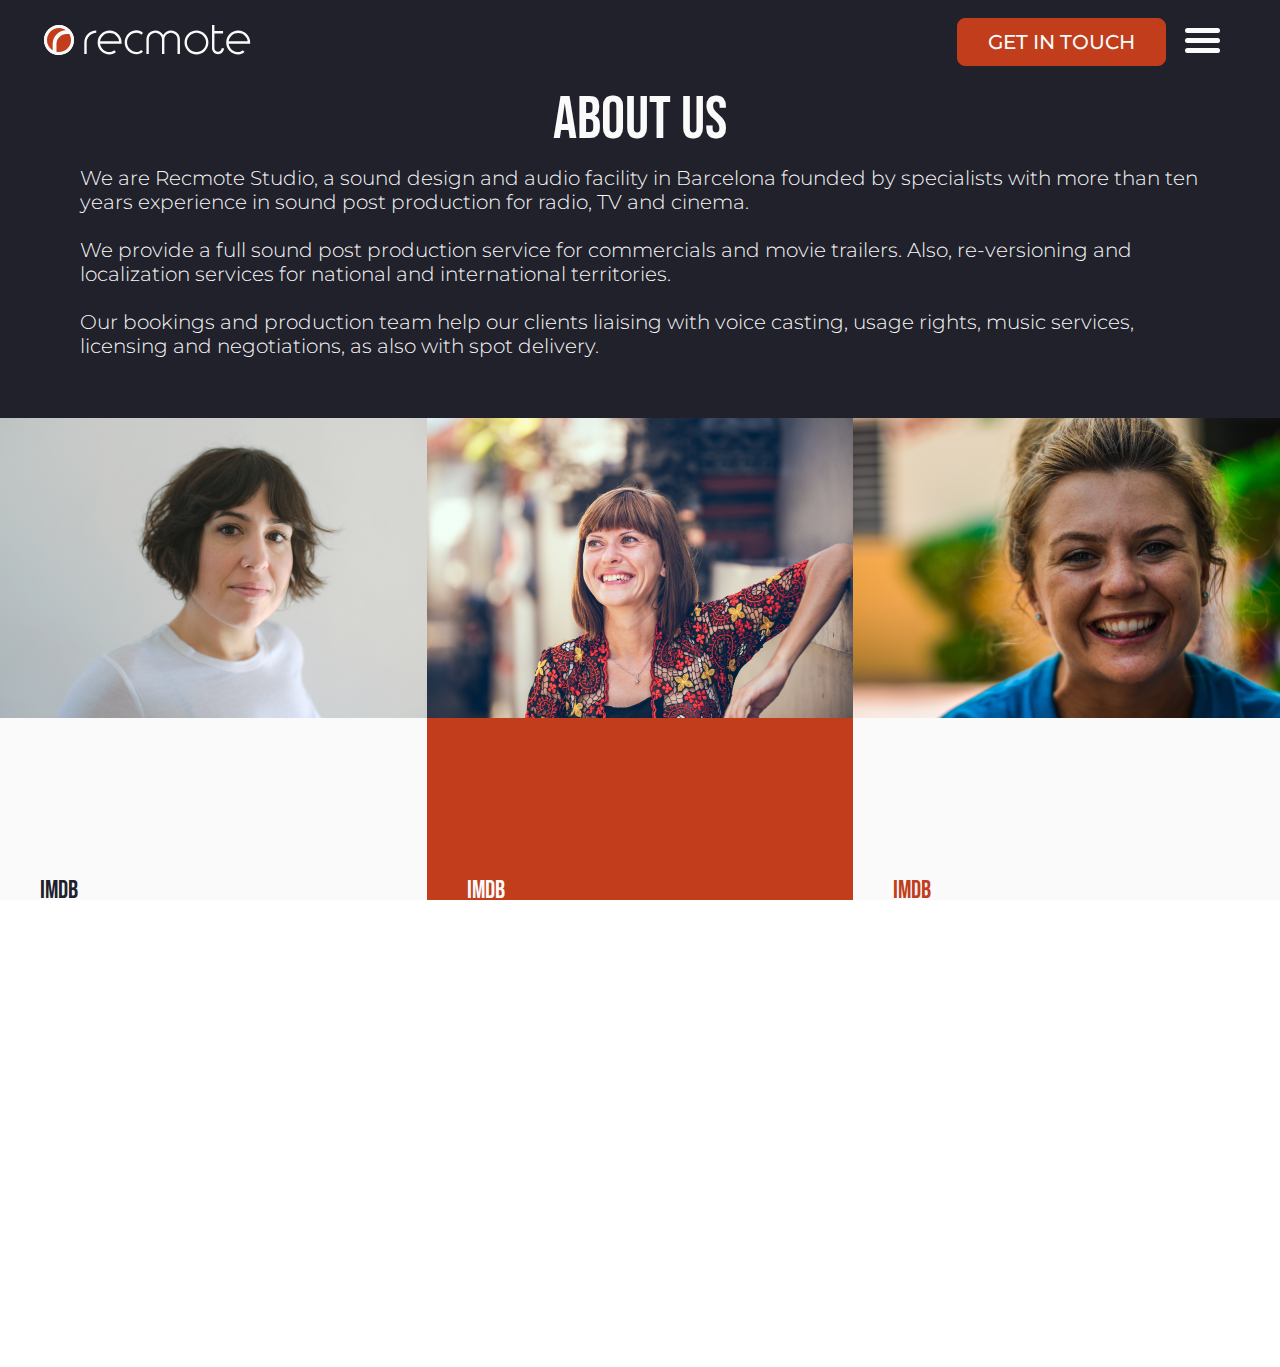
==== commit 8f3763a6: "final final tweaks" ====
--- a/pages/about-us.html
+++ b/pages/about-us.html
@@ -77,7 +77,7 @@
         </div>
         <div class="header-right">
             <div class="header-right-button">
-                <a class="get-in-touch-small" href="../pages/get-in-touch.html"> Get in touch </a>
+                <a class="get-in-touch" href="../pages/get-in-touch.html"> Get in touch </a>
             </div>
 
 
--- a/css/style.css
+++ b/css/style.css
@@ -132,7 +132,7 @@
       -ms-flex-pack: justify;
           justify-content: space-between;
   left: 0;
-  padding: 16px 24px;
+  padding: 14px 24px;
   position: -webkit-sticky;
   position: sticky;
   top: 0;
@@ -144,7 +144,7 @@
 
 @media (min-width: 768px) {
   .header {
-    height: 96px;
+    height: 84px;
     padding: 26px 44px;
   }
 }
@@ -201,12 +201,12 @@
 }
 
 .header-left-logo-shape-image {
-  height: 16px;
-  max-height: 16px;
-  max-width: 16px;
-  min-height: 16px;
-  min-width: 16px;
-  width: 16px;
+  height: 20px;
+  max-height: 20px;
+  max-width: 20px;
+  min-height: 20px;
+  min-width: 20px;
+  width: 20px;
 }
 
 @media (min-width: 768px) {
@@ -276,7 +276,7 @@
 @media (min-width: 768px) {
   .header-right-button {
     display: block;
-    margin-right: 62px;
+    margin-right: 70px;
   }
 }
 
@@ -287,7 +287,7 @@
 @media (min-width: 768px) {
   .header-right-button-home {
     display: block;
-    margin-right: 77px;
+    margin-right: 86px;
   }
 }
 
@@ -301,7 +301,7 @@
 @media (min-width: 768px) {
   .header-right-hamburger-wrapper {
     right: 60px;
-    top: 34px;
+    top: 28px;
   }
 }
 
@@ -321,15 +321,15 @@
   display: flex;
   font-size: 20px;
   font-weight: 500;
-  height: 52px;
+  height: 48px;
   -webkit-box-pack: center;
       -ms-flex-pack: center;
           justify-content: center;
   line-height: 24px;
-  max-height: 52px;
-  min-height: 52px;
+  max-height: 48px;
+  min-height: 48px;
   min-width: 152px;
-  padding: 15px 32px;
+  padding: 12px 30px;
   text-transform: uppercase;
   -webkit-transition: 0.2s;
   transition: 0.2s;
@@ -498,9 +498,9 @@
 .main-title-text-mobile {
   display: block;
   font-family: "Bebas Neue", cursive;
-  font-size: 57px;
+  font-size: 59px;
   font-style: normal;
-  line-height: 54px;
+  line-height: 57px;
   text-align: left;
 }
 
@@ -1231,7 +1231,7 @@
   font-style: normal;
   font-weight: 400;
   line-height: 17px;
-  margin-bottom: 20px;
+  margin-bottom: 10px;
   margin-right: 0;
   min-width: 85px;
 }
@@ -1281,7 +1281,7 @@
 
 .footer-body-left-row-item {
   margin: 0;
-  margin-bottom: 12px;
+  margin-bottom: 8px;
   margin-left: 0;
   margin-right: 0;
   padding: 0;
@@ -2556,40 +2556,31 @@
   }
 }
 
-.contact-infos-item-icon {
-  margin-right: 21px;
-  min-width: 38px;
-}
-
-@media (min-width: 768px) {
-  .contact-infos-item-icon {
-    margin-right: 30px;
-    min-width: 64px;
-  }
-}
-
 .contact-infos-item-icon-mail img {
   height: 24px;
+  margin-right: 21.6px;
   max-height: 24px;
-  max-width: 34px;
+  max-width: 34.8px;
   min-height: 24px;
-  min-width: 34px;
-  width: 34px;
+  min-width: 34.8px;
+  width: 34.8px;
 }
 
 @media (min-width: 768px) {
   .contact-infos-item-icon-mail img {
     height: 32px;
+    margin-right: 24.8px;
     max-height: 32px;
-    max-width: 46px;
+    max-width: 46.4px;
     min-height: 32px;
-    min-width: 46px;
-    width: 46px;
+    min-width: 46.4px;
+    width: 46.4px;
   }
 }
 
 .contact-infos-item-icon-phone img {
   height: 37px;
+  margin-right: 20.4px;
   max-height: 37px;
   max-width: 37px;
   min-height: 37px;
@@ -2600,6 +2591,7 @@
 @media (min-width: 768px) {
   .contact-infos-item-icon-phone img {
     height: 50px;
+    margin-right: 23.2px;
     max-height: 50px;
     max-width: 50px;
     min-height: 50px;
@@ -2610,6 +2602,7 @@
 
 .contact-infos-item-icon-geo img {
   height: 37px;
+  margin-right: 24.9px;
   max-height: 37px;
   max-width: 28px;
   min-height: 37px;
@@ -2619,12 +2612,13 @@
 
 @media (min-width: 768px) {
   .contact-infos-item-icon-geo img {
-    height: 50px;
-    max-height: 50px;
-    max-width: 37px;
-    min-height: 50px;
-    min-width: 37px;
-    width: 37px;
+    height: 49.6px;
+    margin-right: 29.2px;
+    max-height: 49.6px;
+    max-width: 37.2px;
+    min-height: 49.6px;
+    min-width: 37.2px;
+    width: 37.2px;
   }
 }
 
@@ -2694,11 +2688,11 @@
 }
 
 .contact-form > form .input-group {
-  margin: 40px 0 20px;
+  margin: 60px 0 0;
   position: relative;
 }
 
-.contact-form > form .highlight {
+.contact-form > form .input-group .highlight {
   height: 60%;
   left: 0;
   opacity: 0.5;
@@ -2868,6 +2862,10 @@
 .contact-form > form textarea:focus ~ .highlight {
   -webkit-animation: inputHighlighter 0.3s ease;
   animation: inputHighlighter 0.3s ease;
+}
+
+.contact-form-disclaimer {
+  margin-top: 10px;
 }
 
 .contact-form-disclaimer span {
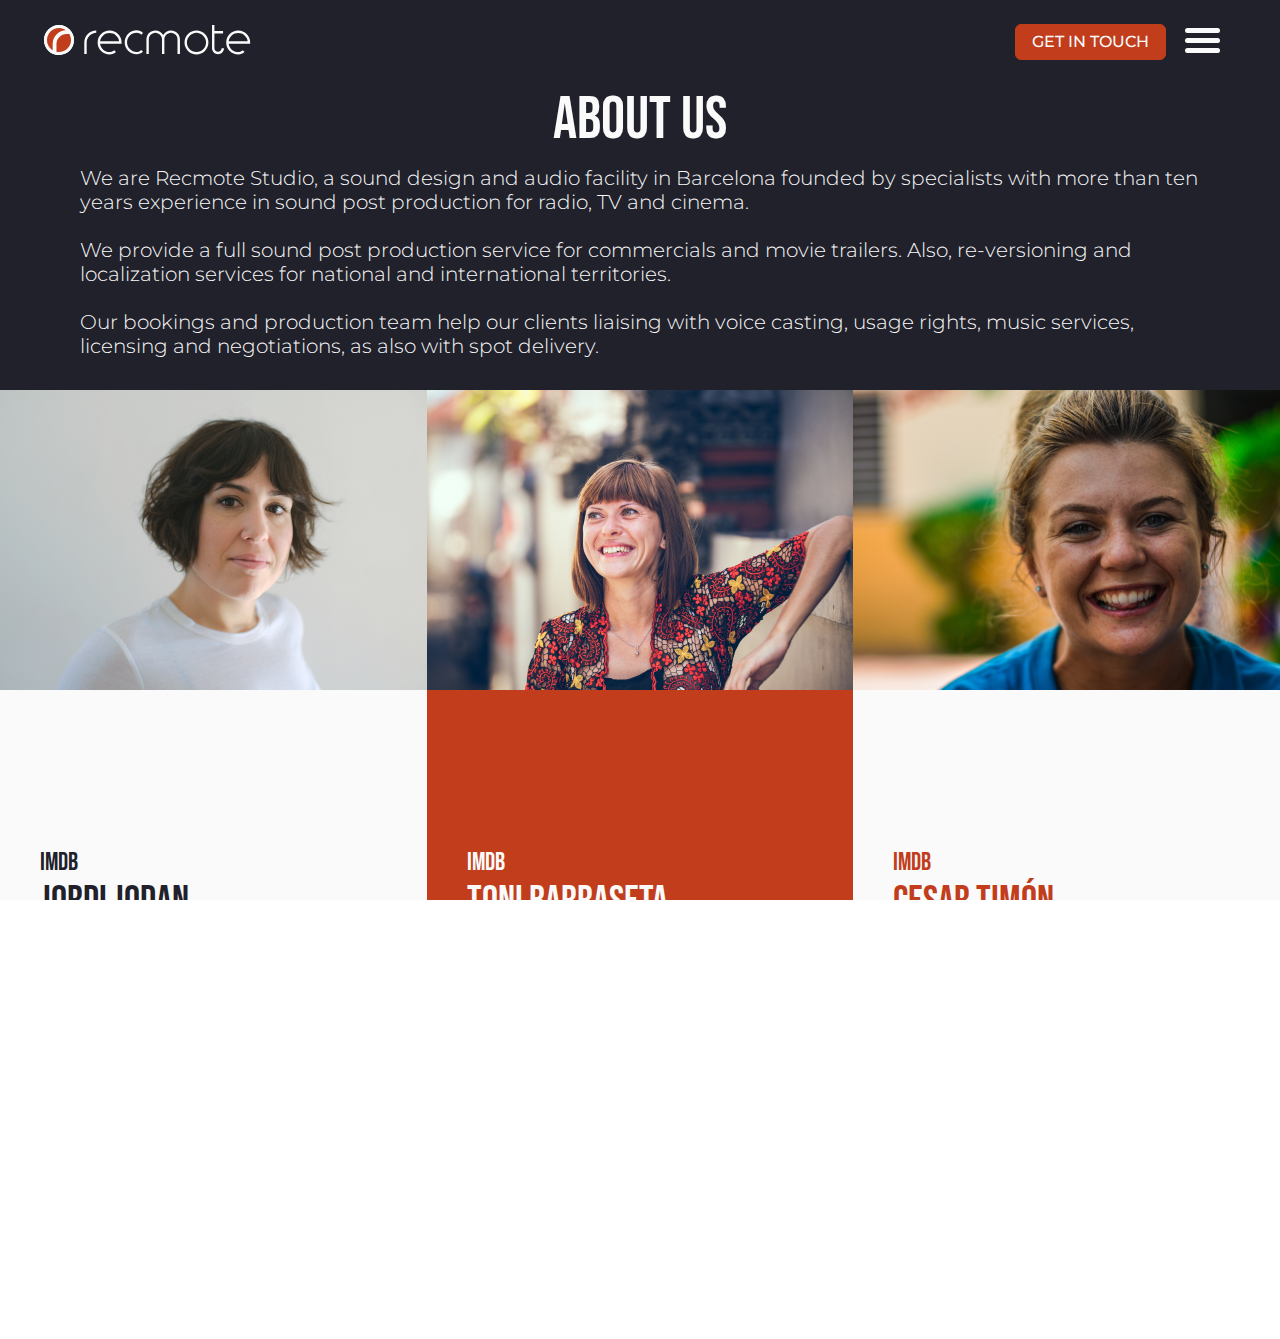
==== commit ec488fcc: "05.10.2020 tweaks" ====
--- a/pages/about-us.html
+++ b/pages/about-us.html
@@ -77,7 +77,7 @@
         </div>
         <div class="header-right">
             <div class="header-right-button">
-                <a class="get-in-touch" href="../pages/get-in-touch.html"> Get in touch </a>
+                <a class="get-in-touch-small" href="../pages/get-in-touch.html"> Get in touch </a>
             </div>
 
 
@@ -214,7 +214,7 @@
             </div>
         </div>
         <div class="about-us-cta">
-            <a class="get-in-touch-small" href="../pages/get-in-touch.html"> Get in touch </a>
+            <a class="get-in-touch" href="../pages/get-in-touch.html"> Get in touch </a>
         </div>
     </section>
 
@@ -226,15 +226,11 @@
                 <img class="footer-head-left-img" src="../assets/recmote-studio.svg" alt="recmote studio logo text">
             </div>
             <div class="footer-head-right">
-                <div class="footer-head-right-text">
-                    <a href="#top-of-page">
-                        Back to top
-                    </a>
-                </div>
-                <div class="footer-head-right-arrow">
-                    <a href="#top-of-page">
-                        <img src="../assets/arrow-up.svg" alt="arrow up text">
-                    </a>
+                <div class="footer-head-right-text" onclick="scrollToTop()">
+                    Back to top
+                </div>
+                <div class="footer-head-right-arrow" onclick="scrollToTop()">
+                    <img src="../assets/arrow-up.svg" alt="arrow up text">
                 </div>
             </div>
         </div>
--- a/css/style.css
+++ b/css/style.css
@@ -80,6 +80,9 @@
   top: 0;
   width: 100vw;
   z-index: -1;
+  /*   @media (min-width: 768px) {
+    height: calc(100vh - 84px);
+  } */
 }
 
 .video-bg-overlay {
@@ -106,6 +109,7 @@
       -ms-flex-direction: column;
           flex-direction: column;
   height: 70vh;
+  margin-top: -48px;
   overflow: hidden;
   position: relative;
   width: 100%;
@@ -114,6 +118,7 @@
 @media (min-width: 768px) {
   .main-video-wrapper {
     height: 100vh;
+    margin-top: -84px;
     width: 100%;
   }
 }
@@ -157,10 +162,6 @@
   background-color: #21212b;
 }
 
-.header-fixed {
-  position: absolute;
-}
-
 .header-left {
   -webkit-box-align: center;
       -ms-flex-align: center;
@@ -201,12 +202,12 @@
 }
 
 .header-left-logo-shape-image {
-  height: 20px;
-  max-height: 20px;
-  max-width: 20px;
-  min-height: 20px;
-  min-width: 20px;
-  width: 20px;
+  height: 17px;
+  max-height: 17px;
+  max-width: 17px;
+  min-height: 17px;
+  min-width: 17px;
+  width: 17px;
 }
 
 @media (min-width: 768px) {
@@ -221,10 +222,10 @@
 }
 
 .header-left-logo-text a {
-  height: 16px;
-  max-height: 16px;
+  height: 17px;
+  max-height: 17px;
   max-width: 89px;
-  min-height: 16px;
+  min-height: 17px;
   min-width: 89px;
   width: 89px;
 }
@@ -369,7 +370,7 @@
           align-items: center;
   background-color: #c13d1c;
   border: 1px solid #c13d1c;
-  border-radius: 8px;
+  border-radius: 6px;
   -webkit-box-sizing: border-box;
           box-sizing: border-box;
   color: #fafafa;
@@ -442,9 +443,9 @@
 }
 
 .main-title {
-  -webkit-box-align: start;
-      -ms-flex-align: start;
-          align-items: flex-start;
+  -webkit-box-align: center;
+      -ms-flex-align: center;
+          align-items: center;
   -webkit-box-sizing: border-box;
           box-sizing: border-box;
   display: -webkit-box;
@@ -1105,6 +1106,7 @@
 }
 
 .footer-head-right-arrow img {
+  cursor: pointer;
   height: 24px;
   max-height: 24px;
   max-width: 14px;
@@ -1114,19 +1116,17 @@
 }
 
 .footer-head-right-text {
-  margin-bottom: 7px;
-}
-
-.footer-head-right-text a {
   color: #fafafa;
+  cursor: pointer;
   font-size: 12px;
   font-style: normal;
   font-weight: 400;
   line-height: 15px;
-}
-
-@media (min-width: 768px) {
-  .footer-head-right-text a {
+  margin-bottom: 7px;
+}
+
+@media (min-width: 768px) {
+  .footer-head-right-text {
     font-size: 14px;
     line-height: 17px;
   }
@@ -1469,7 +1469,7 @@
 
 @media (min-width: 768px) {
   .about-us-title {
-    padding: 0 80px 60px;
+    padding: 0 80px 32px;
   }
 }
 
@@ -2183,6 +2183,10 @@
 }
 
 .services-carousel-custom-dots li {
+  border: 2px solid #fafafa;
+  border-radius: 50%;
+  -webkit-box-sizing: border-box;
+          box-sizing: border-box;
   display: inline-block;
   list-style: none;
   margin: 0 0 0 12px;
@@ -2193,16 +2197,23 @@
 }
 
 .services-carousel-custom-dots button {
-  background-color: #aeaeae;
+  background-color: transparent;
   border: 0;
   border-radius: 50%;
+  -webkit-box-sizing: border-box;
+          box-sizing: border-box;
   cursor: pointer;
   display: block;
   font-size: 0;
-  height: 12px;
+  height: 8px;
+  max-height: 8px;
+  max-width: 8px;
+  min-height: 8px;
+  min-width: 8px;
   outline: none;
+  padding: 0;
   text-decoration: none;
-  width: 12px;
+  width: 8px;
 }
 
 .services-carousel-custom-dots button .string {
@@ -2213,12 +2224,12 @@
 }
 
 .services-carousel-custom-dots .slick-active button {
-  background-color: #c13d1c;
+  background-color: #fafafa;
 }
 
 .services-carousel-custom-dots button:hover,
 .services-carousel-custom-dots .custom-dots .slick-active button:hover {
-  background-color: #c13d1c;
+  background-color: #fafafa;
 }
 
 .services-carousel-overlay {
@@ -2497,6 +2508,9 @@
 }
 
 .contact-infos {
+  -webkit-box-align: center;
+      -ms-flex-align: center;
+          align-items: center;
   background-color: #c13d1c;
   -webkit-box-sizing: border-box;
           box-sizing: border-box;
@@ -2517,9 +2531,6 @@
 
 @media (min-width: 1025px) {
   .contact-infos {
-    -webkit-box-align: center;
-        -ms-flex-align: center;
-            align-items: center;
     min-width: 50%;
     padding: 0;
     width: 50%;
@@ -2681,13 +2692,18 @@
       -ms-flex-direction: column;
           flex-direction: column;
   height: 100%;
-  -webkit-box-pack: center;
-      -ms-flex-pack: center;
-          justify-content: center;
+  -webkit-box-pack: start;
+      -ms-flex-pack: start;
+          justify-content: flex-start;
   width: 100%;
 }
 
 .contact-form > form .input-group {
+  margin: 55px 0 0;
+  position: relative;
+}
+
+.contact-form > form .textarea-group {
   margin: 60px 0 0;
   position: relative;
 }
